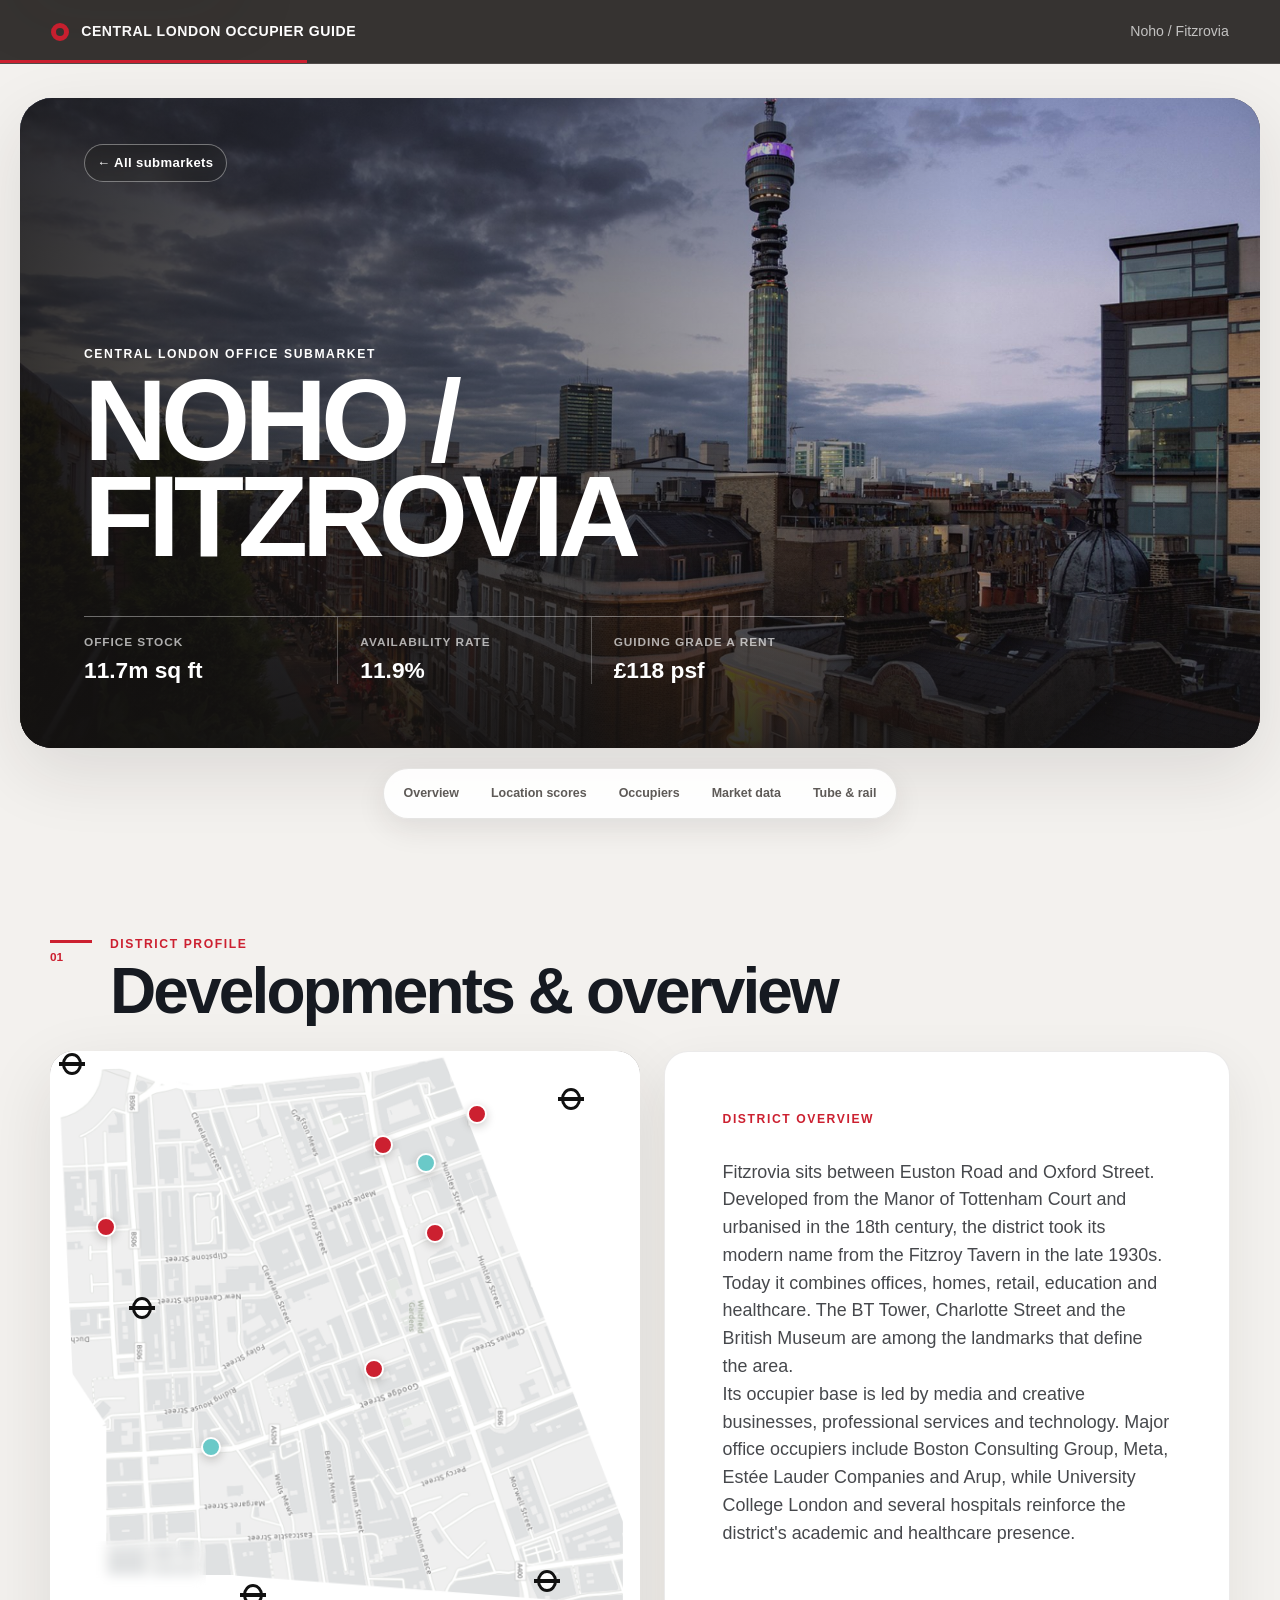
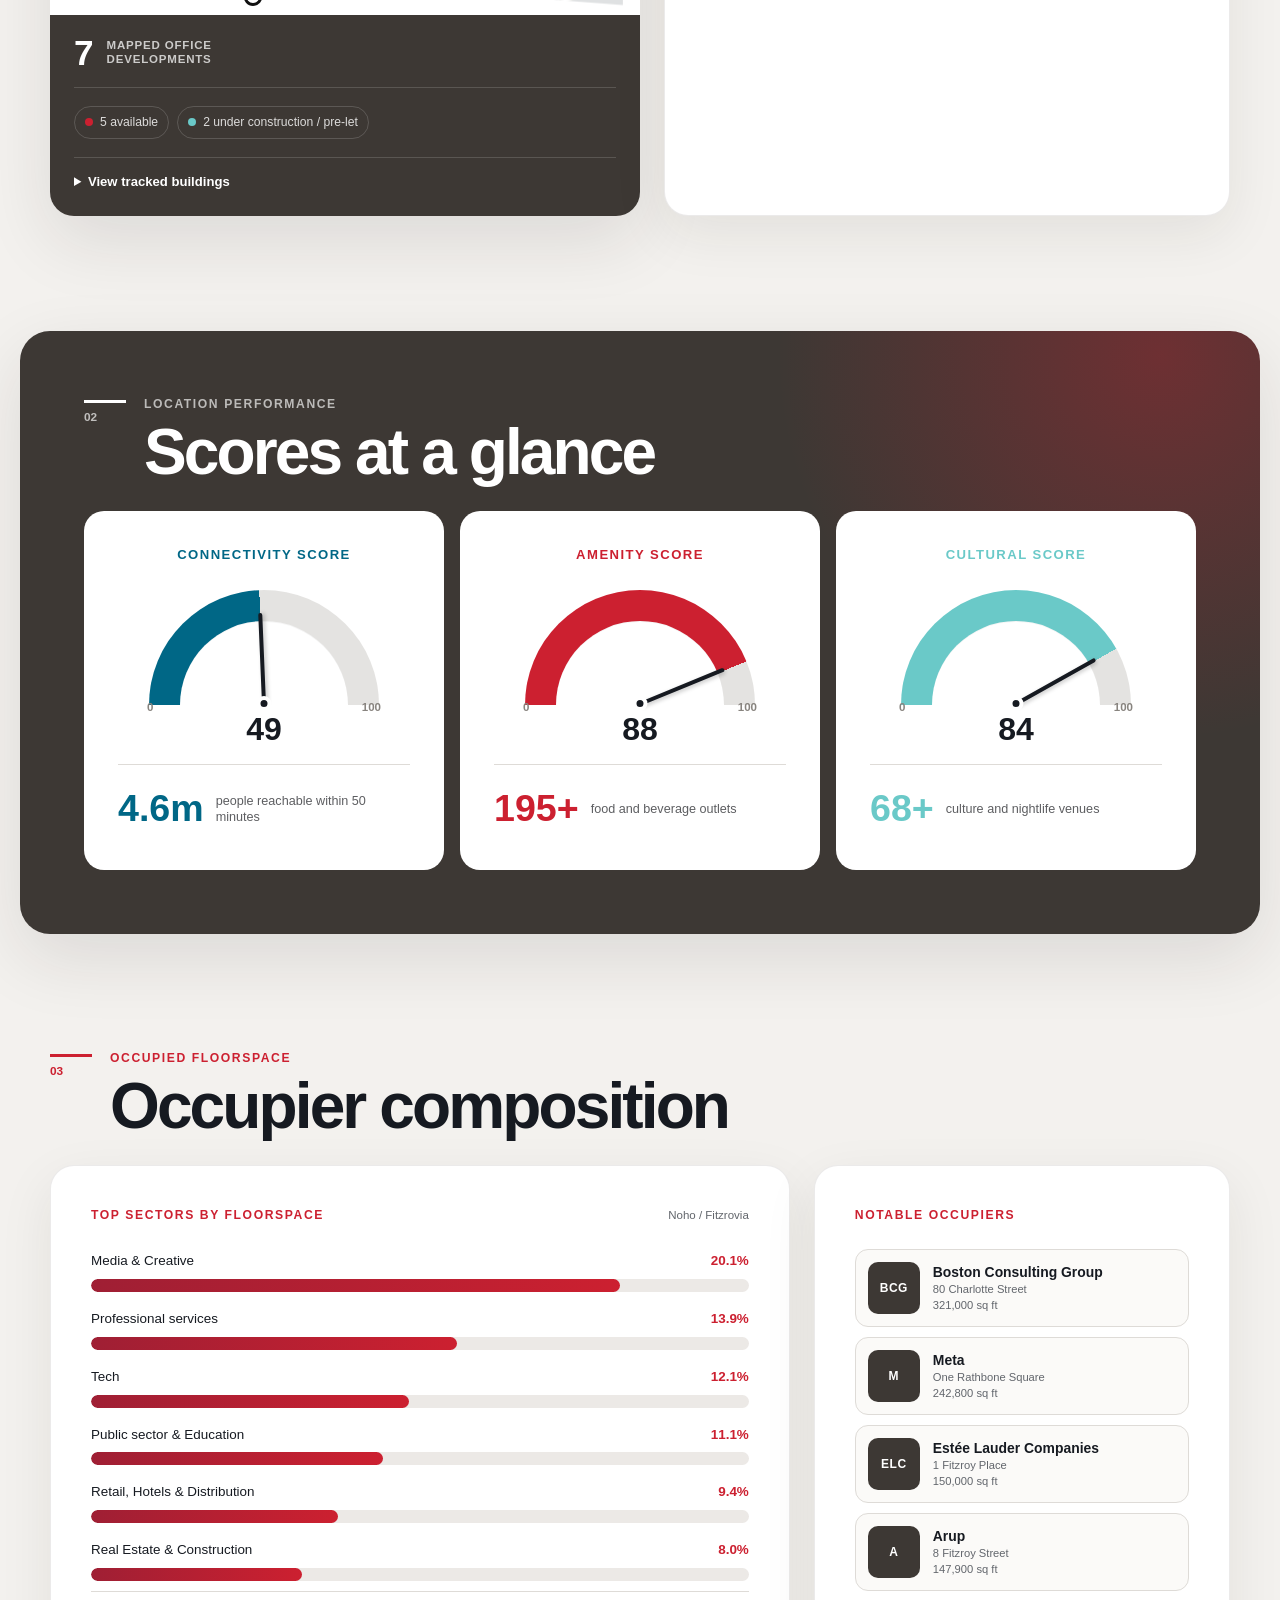
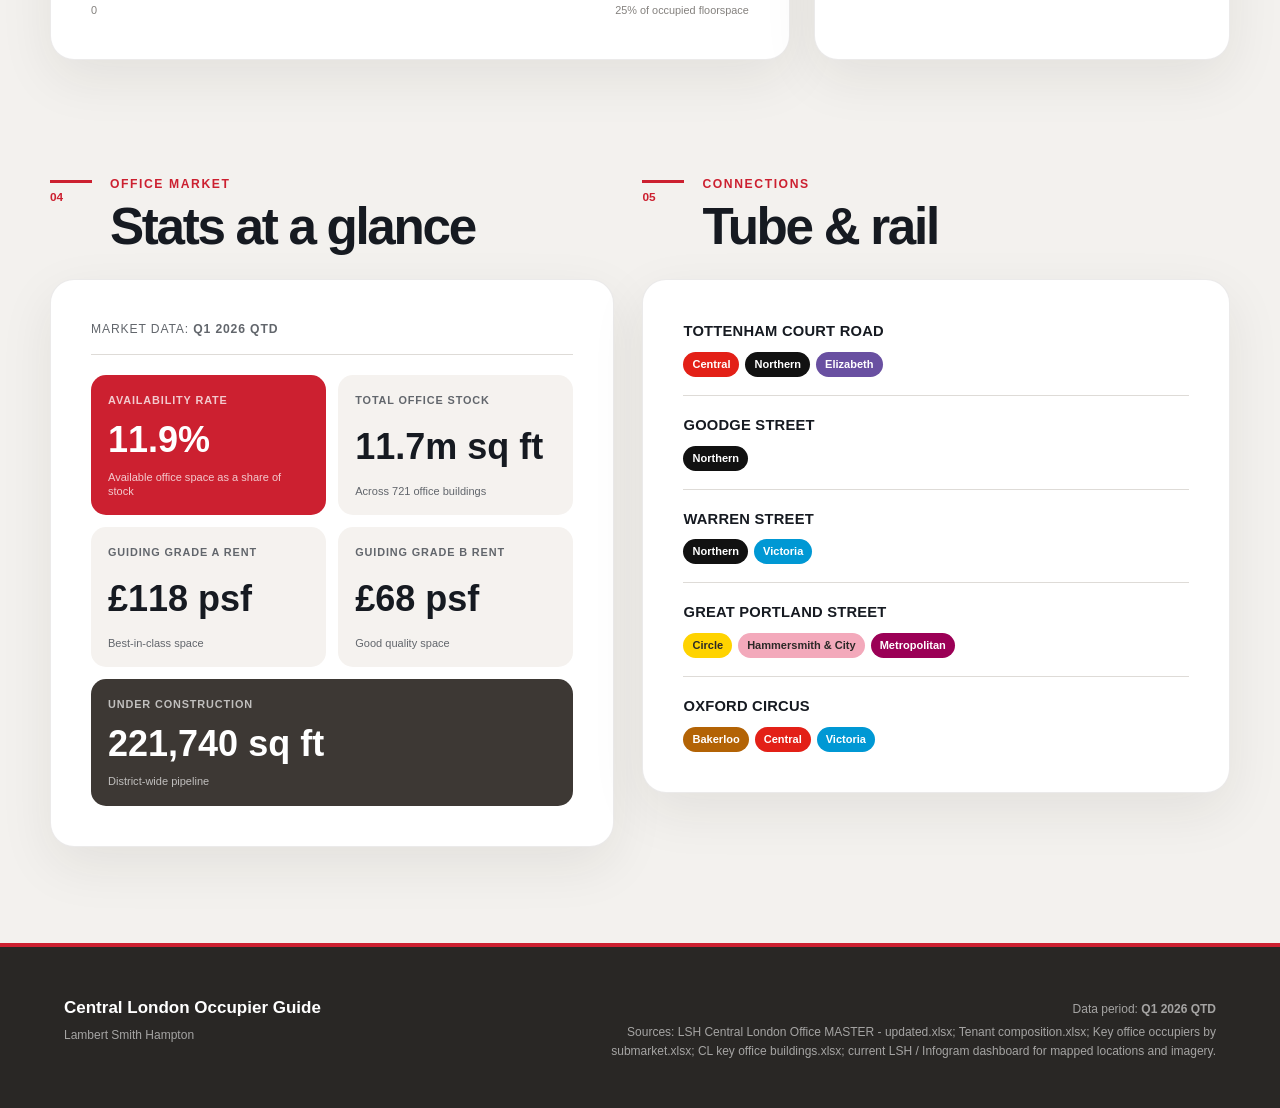
==== submarkets/noho-fitzrovia/index.html @ 131bec7a "Add Noho and Fitzrovia dashboard page" ====
<!doctype html>
<html lang="en">
  <head>
    <meta charset="utf-8" />
    <meta name="viewport" content="width=device-width, initial-scale=1" />
    <meta name="description" content="Noho and Fitzrovia office market dashboard for Lambert Smith Hampton's Central London Occupier Guide." />
    <meta name="theme-color" content="#3d3834" />
    <meta property="og:title" content="Noho / Fitzrovia | Central London Occupier Guide" />
    <meta property="og:description" content="Office market, occupier, amenity and transport data for Noho and Fitzrovia." />
    <meta property="og:type" content="website" />
    <meta property="og:image" content="https://charliecoughlin1.github.io/Central-London-Occupier-Guide/assets/images/og-noho-fitzrovia.png" />
    <meta name="twitter:card" content="summary_large_image" />
    <title>Noho / Fitzrovia | Central London Occupier Guide</title>
    <link rel="stylesheet" href="https://fonts.cdnfonts.com/css/din-pro" />
    <link rel="stylesheet" href="../../assets/css/dashboard.css" />
    <script type="module" src="../../assets/js/dashboard.js"></script>
  </head>
  <body>
    <a class="skip-link" href="#main-content">Skip to dashboard content</a>

    <header class="dashboard-header">
      <a class="guide-link" href="../../" aria-label="Back to all Central London submarkets">
        <span class="guide-mark" aria-hidden="true"></span>
        <span>Central London Occupier Guide</span>
      </a>
      <span class="header-context" data-title>Noho / Fitzrovia</span>
    </header>

    <main id="main-content" aria-busy="true">
      <section class="hero" aria-labelledby="page-title">
        <img class="hero-image" data-hero-image src="../../assets/images/noho-fitzrovia-hero.png" alt="Fitzrovia skyline with the BT Tower" />
        <div class="hero-shade" aria-hidden="true"></div>
        <div class="hero-content">
          <a class="hero-back" href="../../">← All submarkets</a>
          <p class="eyebrow">Central London office submarket</p>
          <h1 id="page-title" data-title>Noho / Fitzrovia</h1>
          <div class="hero-facts" id="hero-facts" aria-label="Headline market facts"></div>
        </div>
      </section>

      <nav class="section-nav" aria-label="Dashboard sections">
        <a href="#overview">Overview</a>
        <a href="#scores">Location scores</a>
        <a href="#occupiers">Occupiers</a>
        <a href="#market">Market data</a>
        <a href="#transport">Tube & rail</a>
      </nav>

      <section class="page-section" id="overview" aria-labelledby="overview-title">
        <div class="section-heading">
          <p class="section-index">01</p>
          <div>
            <p class="eyebrow">District profile</p>
            <h2 id="overview-title">Developments & overview</h2>
          </div>
        </div>

        <div class="overview-grid">
          <article class="development-card">
            <div class="development-map" id="interactive-map" aria-label="Interactive map of key office developments and stations in Noho and Fitzrovia">
              <img data-map-image src="../../assets/images/noho-fitzrovia-map.png" alt="" aria-hidden="true" />
              <div class="map-markers" id="map-markers"></div>
              <div class="map-popup" id="map-popup" role="dialog" aria-modal="false" aria-live="polite" hidden></div>
              <div class="map-legend" aria-label="Development status legend">
                <span><i class="legend-dot legend-construction"></i>Under construction</span>
                <span><i class="legend-dot legend-available"></i>Available</span>
              </div>
            </div>
            <div class="development-footer">
              <div class="development-summary" aria-label="Mapped office developments">
                <strong id="development-count">7</strong>
                <span>mapped office developments</span>
              </div>
              <div class="status-row" id="development-status"></div>
              <details>
                <summary>View tracked buildings</summary>
                <ul class="building-list" id="building-list"></ul>
              </details>
            </div>
          </article>

          <article class="overview-copy card">
            <p class="panel-label">District overview</p>
            <div id="overview-copy"></div>
          </article>
        </div>
      </section>

      <section class="page-section score-section" id="scores" aria-labelledby="scores-title">
        <div class="section-heading light-heading">
          <p class="section-index">02</p>
          <div>
            <p class="eyebrow">Location performance</p>
            <h2 id="scores-title">Scores at a glance</h2>
          </div>
        </div>
        <div class="score-grid" id="score-grid"></div>
      </section>

      <section class="page-section" id="occupiers" aria-labelledby="occupiers-title">
        <div class="section-heading">
          <p class="section-index">03</p>
          <div>
            <p class="eyebrow">Occupied floorspace</p>
            <h2 id="occupiers-title">Occupier composition</h2>
          </div>
        </div>

        <div class="occupier-grid">
          <article class="composition-card card">
            <div class="panel-heading-row">
              <p class="panel-label">Top sectors by floorspace</p>
              <span>Noho / Fitzrovia</span>
            </div>
            <div class="sector-bars" id="sector-bars"></div>
          </article>

          <article class="notable-card card">
            <p class="panel-label">Notable occupiers</p>
            <div class="occupier-list" id="occupier-list"></div>
          </article>
        </div>
      </section>

      <div class="market-transport-grid">
        <section class="page-section compact-section" id="market" aria-labelledby="market-title">
          <div class="section-heading compact-heading">
            <p class="section-index">04</p>
            <div>
              <p class="eyebrow">Office market</p>
              <h2 id="market-title">Stats at a glance</h2>
            </div>
          </div>
          <article class="card market-card">
            <div class="market-period">Market data: <strong data-period>Q1 2026 QTD</strong></div>
            <div class="market-stats" id="market-stats"></div>
          </article>
        </section>

        <section class="page-section compact-section" id="transport" aria-labelledby="transport-title">
          <div class="section-heading compact-heading">
            <p class="section-index">05</p>
            <div>
              <p class="eyebrow">Connections</p>
              <h2 id="transport-title">Tube & rail</h2>
            </div>
          </div>
          <article class="card transport-card">
            <div class="station-list" id="station-list"></div>
          </article>
        </section>
      </div>

      <noscript>
        <p class="data-error">This dashboard needs JavaScript enabled to load its market data.</p>
      </noscript>
      <p class="data-error" id="data-error" hidden>Dashboard data could not be loaded. Please return to the submarket map and try again.</p>
    </main>

    <footer class="dashboard-footer">
      <div>
        <a href="../../">Central London Occupier Guide</a>
        <p>Lambert Smith Hampton</p>
      </div>
      <div class="source-note">
        <p>Data period: <strong data-period>Q1 2026 QTD</strong></p>
        <p id="source-note">Source: LSH market and occupier datasets.</p>
      </div>
    </footer>
  </body>
</html>
---- assets/css/dashboard.css ----
:root {
  --brand: #cc2030;
  --brand-dark: #9f1f34;
  --graphite: #3d3834;
  --graphite-deep: #292725;
  --ink: #161a21;
  --muted: #62666c;
  --paper: #f3f1ee;
  --surface: #ffffff;
  --line: #dedbd7;
  --blue: #006786;
  --cyan: #6ac9c8;
  --shadow: 0 24px 70px rgba(34, 30, 27, 0.11);
  --radius: 24px;
}

* {
  box-sizing: border-box;
}

html {
  scroll-behavior: smooth;
  scroll-padding-top: 94px;
}

body {
  margin: 0;
  background: var(--paper);
  color: var(--ink);
  font-family: "DIN Pro", "DINPro", Arial, sans-serif;
  font-size: 17px;
  line-height: 1.55;
  text-rendering: optimizeLegibility;
}

a {
  color: inherit;
}

img {
  display: block;
  max-width: 100%;
}

.skip-link {
  position: fixed;
  left: 16px;
  top: 12px;
  z-index: 100;
  padding: 10px 14px;
  border-radius: 8px;
  background: #fff;
  color: var(--ink);
  box-shadow: var(--shadow);
  transform: translateY(-160%);
  transition: transform 160ms ease;
}

.skip-link:focus {
  transform: translateY(0);
}

.dashboard-header {
  position: sticky;
  top: 0;
  z-index: 30;
  min-height: 64px;
  display: flex;
  align-items: center;
  justify-content: space-between;
  gap: 24px;
  padding: 0 clamp(18px, 4vw, 56px);
  border-bottom: 1px solid rgba(255, 255, 255, 0.12);
  background: rgba(46, 43, 41, 0.96);
  color: #fff;
  backdrop-filter: blur(12px);
}

.dashboard-header::after {
  content: "";
  position: absolute;
  inset: auto 0 0;
  height: 3px;
  background: linear-gradient(90deg, var(--brand) 0 24%, transparent 24%);
}

.guide-link {
  display: inline-flex;
  align-items: center;
  gap: 12px;
  font-size: 0.88rem;
  font-weight: 700;
  letter-spacing: 0.04em;
  text-decoration: none;
  text-transform: uppercase;
}

.guide-mark {
  width: 18px;
  height: 18px;
  border: 5px solid var(--brand);
  border-radius: 50%;
}

.header-context {
  color: rgba(255, 255, 255, 0.7);
  font-size: 0.88rem;
}

main {
  padding: clamp(18px, 3vw, 34px) 0 96px;
}

.hero {
  position: relative;
  min-height: clamp(430px, 56vw, 650px);
  max-width: 1240px;
  margin: 0 auto;
  overflow: hidden;
  border-radius: 32px;
  background: var(--graphite);
  box-shadow: var(--shadow);
  isolation: isolate;
}

.hero-image,
.hero-shade {
  position: absolute;
  inset: 0;
  width: 100%;
  height: 100%;
}

.hero-image {
  object-fit: cover;
  object-position: 50% 48%;
}

.hero-shade {
  background:
    linear-gradient(90deg, rgba(20, 18, 17, 0.86) 0%, rgba(20, 18, 17, 0.46) 48%, rgba(20, 18, 17, 0.08) 76%),
    linear-gradient(0deg, rgba(20, 18, 17, 0.84) 0%, transparent 52%);
}

.hero-content {
  position: relative;
  z-index: 2;
  min-height: inherit;
  display: flex;
  flex-direction: column;
  align-items: flex-start;
  justify-content: flex-end;
  padding: clamp(28px, 5vw, 72px);
  color: #fff;
}

.hero-back {
  position: absolute;
  top: clamp(24px, 4vw, 46px);
  display: inline-flex;
  align-items: center;
  gap: 8px;
  padding: 8px 12px;
  border: 1px solid rgba(255, 255, 255, 0.38);
  border-radius: 999px;
  background: rgba(30, 28, 26, 0.32);
  font-size: 0.82rem;
  font-weight: 700;
  letter-spacing: 0.03em;
  text-decoration: none;
  backdrop-filter: blur(8px);
}

.hero-back:hover,
.hero-back:focus-visible {
  background: #fff;
  color: var(--ink);
}

.eyebrow,
.panel-label {
  margin: 0 0 8px;
  color: var(--brand);
  font-size: 0.76rem;
  font-weight: 700;
  letter-spacing: 0.13em;
  text-transform: uppercase;
}

.hero .eyebrow {
  color: #fff;
}

.hero h1 {
  max-width: 920px;
  margin: 0;
  font-size: clamp(3.4rem, 9vw, 7.8rem);
  line-height: 0.84;
  letter-spacing: -0.055em;
  text-transform: uppercase;
}

.hero-facts {
  display: grid;
  grid-template-columns: repeat(3, minmax(0, 1fr));
  width: min(760px, 100%);
  margin-top: clamp(30px, 4vw, 52px);
  border-top: 1px solid rgba(255, 255, 255, 0.38);
}

.hero-fact {
  padding: 16px 18px 0 0;
}

.hero-fact + .hero-fact {
  padding-left: 22px;
  border-left: 1px solid rgba(255, 255, 255, 0.26);
}

.hero-fact-label,
.hero-fact-value {
  display: block;
}

.hero-fact-label {
  color: rgba(255, 255, 255, 0.66);
  font-size: 0.74rem;
  font-weight: 700;
  letter-spacing: 0.08em;
  text-transform: uppercase;
}

.hero-fact-value {
  margin-top: 5px;
  font-size: clamp(1.1rem, 2vw, 1.42rem);
  line-height: 1.2;
}

.section-nav {
  position: sticky;
  top: 64px;
  z-index: 20;
  display: flex;
  justify-content: center;
  gap: 6px;
  max-width: max-content;
  margin: 20px auto 0;
  padding: 7px;
  overflow-x: auto;
  scrollbar-width: none;
  -ms-overflow-style: none;
  border: 1px solid rgba(61, 56, 52, 0.13);
  border-radius: 999px;
  background: rgba(255, 255, 255, 0.92);
  box-shadow: 0 10px 30px rgba(40, 35, 31, 0.09);
  backdrop-filter: blur(12px);
}

.section-nav::-webkit-scrollbar {
  display: none;
}

.section-nav a {
  flex: 0 0 auto;
  padding: 8px 13px;
  border-radius: 999px;
  color: #5e5a57;
  font-size: 0.78rem;
  font-weight: 700;
  text-decoration: none;
  white-space: nowrap;
}

.section-nav a:hover,
.section-nav a:focus-visible {
  background: var(--graphite);
  color: #fff;
}

.page-section,
.market-transport-grid {
  width: min(1180px, calc(100% - 36px));
  margin: clamp(74px, 9vw, 120px) auto 0;
}

.section-heading {
  display: flex;
  align-items: flex-start;
  gap: 18px;
  margin-bottom: 28px;
}

.section-index {
  min-width: 42px;
  margin: 5px 0 0;
  padding-top: 5px;
  border-top: 3px solid var(--brand);
  color: var(--brand);
  font-size: 0.74rem;
  font-weight: 700;
}

.section-heading h2 {
  margin: 0;
  font-size: clamp(2.1rem, 5vw, 4rem);
  line-height: 0.96;
  letter-spacing: -0.045em;
}

.card {
  border: 1px solid rgba(61, 56, 52, 0.1);
  border-radius: var(--radius);
  background: var(--surface);
  box-shadow: 0 18px 54px rgba(37, 33, 30, 0.08);
}

.overview-grid {
  display: grid;
  grid-template-columns: minmax(0, 1.02fr) minmax(0, 0.98fr);
  gap: 24px;
}

.development-card {
  overflow: hidden;
  border-radius: var(--radius);
  background: var(--graphite);
  color: #fff;
  box-shadow: var(--shadow);
}

.development-map {
  position: relative;
  aspect-ratio: 618 / 591;
  overflow: hidden;
  background: #fff;
  isolation: isolate;
}

.development-map > img {
  position: absolute;
  inset: 0;
  width: 100%;
  height: 100%;
  object-fit: contain;
}

.map-markers {
  position: absolute;
  inset: 0;
  z-index: 2;
}

.map-marker {
  position: absolute;
  width: 20px;
  height: 20px;
  margin: 0;
  padding: 0;
  border: 2px solid #fff;
  border-radius: 50%;
  background: var(--brand);
  box-shadow: 0 3px 10px rgba(31, 28, 25, 0.22);
  cursor: pointer;
  transform: translate(-50%, -50%);
  transition: transform 160ms ease, box-shadow 160ms ease;
}

.map-marker:hover,
.map-marker:focus-visible,
.map-marker.is-active {
  z-index: 4;
  outline: 0;
  box-shadow: 0 0 0 4px rgba(255, 255, 255, 0.9), 0 5px 16px rgba(31, 28, 25, 0.3);
  transform: translate(-50%, -50%) scale(1.18);
}

.map-marker-construction {
  background: var(--cyan);
}

.map-marker-station {
  width: 30px;
  height: 26px;
  border: 0;
  border-radius: 0;
  background: transparent;
  box-shadow: none;
}

.map-marker-station:hover,
.map-marker-station:focus-visible,
.map-marker-station.is-active {
  box-shadow: none;
}

.station-roundel,
.station-roundel::after {
  position: absolute;
  display: block;
}

.station-roundel {
  inset: 2px 5px;
  border: 3px solid #111;
  border-radius: 50%;
  background: rgba(255, 255, 255, 0.92);
}

.station-roundel::after {
  content: "";
  top: 50%;
  left: -6px;
  width: calc(100% + 12px);
  height: 4px;
  background: #111;
  transform: translateY(-50%);
}

.map-legend {
  position: absolute;
  left: 22px;
  bottom: 22px;
  z-index: 3;
  display: grid;
  gap: 5px;
  padding: 9px 11px;
  border: 1px solid rgba(61, 56, 52, 0.1);
  border-radius: 10px;
  background: rgba(255, 255, 255, 0.92);
  color: #4d4a47;
  font-size: 0.68rem;
  line-height: 1.2;
  box-shadow: 0 8px 22px rgba(44, 40, 37, 0.1);
  backdrop-filter: blur(6px);
}

.map-legend span {
  display: flex;
  align-items: center;
  gap: 7px;
}

.legend-dot {
  width: 12px;
  height: 12px;
  border-radius: 50%;
  background: var(--brand);
}

.legend-construction {
  background: var(--cyan);
}

.map-popup {
  position: absolute;
  z-index: 10;
  width: min(370px, calc(100% - 24px));
  min-height: 104px;
  display: grid;
  grid-template-columns: minmax(0, 1fr) 132px;
  align-items: stretch;
  overflow: hidden;
  border: 1px solid rgba(255, 255, 255, 0.2);
  border-radius: 10px;
  background: #4b4b4b;
  color: #fff;
  box-shadow: 0 18px 42px rgba(31, 28, 25, 0.34);
}

.map-popup[hidden] {
  display: none;
}

.map-popup-station {
  grid-template-columns: 1fr;
  width: min(340px, calc(100% - 24px));
  min-height: 86px;
}

.map-popup-copy {
  align-self: center;
  padding: 18px 18px 16px;
}

.map-popup h3 {
  max-width: calc(100% - 20px);
  margin: 0 0 7px;
  font-size: 0.92rem;
  line-height: 1.1;
  letter-spacing: 0.015em;
  text-transform: uppercase;
}

.map-popup p {
  margin: 2px 0 0;
  font-size: 0.7rem;
  line-height: 1.25;
  text-transform: uppercase;
}

.map-popup-image {
  width: 132px;
  height: 100%;
  min-height: 104px;
  object-fit: cover;
}

.map-popup-close {
  position: absolute;
  top: 6px;
  right: 6px;
  width: 26px;
  height: 26px;
  display: grid;
  place-items: center;
  padding: 0 0 2px;
  border: 0;
  border-radius: 50%;
  background: rgba(27, 25, 24, 0.74);
  color: #fff;
  font: inherit;
  font-size: 1.15rem;
  line-height: 1;
  cursor: pointer;
}

.map-popup-close:focus-visible {
  outline: 2px solid #fff;
  outline-offset: 2px;
}

.map-popup-lines {
  display: flex;
  flex-wrap: wrap;
  gap: 6px;
}

.development-summary {
  display: flex;
  align-items: center;
  gap: 13px;
  margin-bottom: 18px;
  padding-bottom: 17px;
  border-bottom: 1px solid rgba(255, 255, 255, 0.15);
}

.development-summary strong {
  color: #fff;
  font-size: 2.2rem;
  line-height: 1;
}

.development-summary span {
  max-width: 150px;
  color: rgba(255, 255, 255, 0.74);
  font-size: 0.72rem;
  font-weight: 700;
  letter-spacing: 0.07em;
  line-height: 1.25;
  text-transform: uppercase;
}

.development-footer {
  padding: 20px 24px 24px;
}

.status-row {
  display: flex;
  flex-wrap: wrap;
  gap: 8px;
}

.status-chip {
  display: inline-flex;
  align-items: center;
  gap: 7px;
  padding: 6px 10px;
  border: 1px solid rgba(255, 255, 255, 0.16);
  border-radius: 999px;
  color: rgba(255, 255, 255, 0.82);
  font-size: 0.76rem;
}

.status-dot {
  width: 8px;
  height: 8px;
  border-radius: 50%;
  background: var(--brand);
}

.status-construction .status-dot {
  background: var(--cyan);
}

details {
  margin-top: 18px;
  border-top: 1px solid rgba(255, 255, 255, 0.15);
  padding-top: 14px;
}

summary {
  cursor: pointer;
  color: #fff;
  font-size: 0.82rem;
  font-weight: 700;
}

.building-list {
  display: grid;
  grid-template-columns: repeat(2, minmax(0, 1fr));
  gap: 9px 18px;
  margin: 16px 0 0;
  padding: 0;
  list-style: none;
}

.building-list li {
  padding-top: 9px;
  border-top: 1px solid rgba(255, 255, 255, 0.1);
}

.building-list strong,
.building-list span {
  display: block;
}

.building-list strong {
  font-size: 0.8rem;
}

.building-list span {
  margin-top: 2px;
  color: rgba(255, 255, 255, 0.56);
  font-size: 0.7rem;
}

.overview-copy {
  padding: clamp(30px, 5vw, 58px);
}

.overview-copy .panel-label {
  margin-bottom: 30px;
}

.overview-copy p:not(.panel-label) {
  margin: 0;
  color: #46484c;
  font-size: clamp(1rem, 1.4vw, 1.12rem);
}

.overview-copy p + p {
  margin-top: 22px;
}

.score-section {
  width: min(1240px, calc(100% - 36px));
  padding: clamp(34px, 5vw, 64px);
  border-radius: 30px;
  background:
    radial-gradient(circle at 92% 4%, rgba(204, 32, 48, 0.34), transparent 30%),
    var(--graphite);
  color: #fff;
  box-shadow: var(--shadow);
}

.light-heading .section-index {
  border-top-color: #fff;
  color: rgba(255, 255, 255, 0.68);
}

.light-heading .eyebrow {
  color: rgba(255, 255, 255, 0.66);
}

.score-grid {
  display: grid;
  grid-template-columns: repeat(3, minmax(0, 1fr));
  gap: 16px;
}

.score-card {
  --score-color: var(--brand);
  padding: clamp(23px, 3vw, 34px);
  border-radius: 20px;
  background: #fff;
  color: var(--ink);
}

.score-connectivity {
  --score-color: var(--blue);
}

.score-amenity {
  --score-color: var(--brand);
}

.score-culture {
  --score-color: var(--cyan);
}

.score-card h3 {
  margin: 0;
  color: var(--score-color);
  font-size: 0.82rem;
  letter-spacing: 0.11em;
  text-align: center;
  text-transform: uppercase;
}

.score-gauge {
  position: relative;
  height: 178px;
  max-width: 250px;
  margin: 20px auto 0;
}

.gauge-arc {
  position: absolute;
  top: 4px;
  left: 50%;
  width: 230px;
  height: 116px;
  overflow: hidden;
  transform: translateX(-50%);
}

.gauge-arc::before,
.gauge-arc::after {
  content: "";
  position: absolute;
  left: 50%;
  border-radius: 50%;
  transform: translateX(-50%);
}

.gauge-arc::before {
  top: 0;
  width: 230px;
  height: 230px;
  background: conic-gradient(
    from 270deg,
    var(--score-color) 0deg calc(var(--score) * 1.8deg),
    #e4e3e1 calc(var(--score) * 1.8deg) 180deg,
    transparent 180deg 360deg
  );
}

.gauge-arc::after {
  top: 31px;
  width: 168px;
  height: 168px;
  background: #fff;
  box-shadow: inset 0 1px 0 rgba(0, 0, 0, 0.04);
}

.gauge-needle {
  position: absolute;
  left: 50%;
  top: 116px;
  z-index: 3;
  width: 91px;
  height: 4px;
  border-radius: 99px;
  background: var(--ink);
  box-shadow: 0 2px 4px rgba(0, 0, 0, 0.23);
  transform: rotate(calc(-180deg + var(--score) * 1.8deg));
  transform-origin: 0 50%;
}

.gauge-hub {
  position: absolute;
  left: 50%;
  top: 110px;
  z-index: 4;
  width: 15px;
  height: 15px;
  border: 4px solid #fff;
  border-radius: 50%;
  background: var(--ink);
  transform: translateX(-50%);
}

.gauge-number {
  position: absolute;
  left: 50%;
  top: 127px;
  color: var(--ink);
  font-size: 2rem;
  line-height: 1;
  transform: translateX(-50%);
}

.gauge-scale {
  position: absolute;
  top: 113px;
  left: 8px;
  right: 8px;
  display: flex;
  justify-content: space-between;
  color: #88847f;
  font-size: 0.72rem;
  font-weight: 700;
}

.score-metric {
  display: grid;
  grid-template-columns: auto 1fr;
  align-items: center;
  gap: 12px;
  min-height: 72px;
  padding-top: 18px;
  border-top: 1px solid var(--line);
}

.score-metric strong {
  color: var(--score-color);
  font-size: clamp(1.65rem, 4vw, 2.35rem);
  line-height: 1;
}

.score-metric span {
  color: #5d5e61;
  font-size: 0.79rem;
  line-height: 1.32;
}

.occupier-grid {
  display: grid;
  grid-template-columns: minmax(0, 1.28fr) minmax(300px, 0.72fr);
  gap: 24px;
}

.composition-card,
.notable-card,
.market-card,
.transport-card {
  padding: clamp(25px, 4vw, 40px);
}

.panel-heading-row {
  display: flex;
  align-items: baseline;
  justify-content: space-between;
  gap: 16px;
  margin-bottom: 26px;
}

.panel-heading-row .panel-label {
  margin: 0;
}

.panel-heading-row > span {
  color: var(--muted);
  font-size: 0.72rem;
}

.sector-bars {
  display: grid;
  gap: 17px;
}

.sector-label {
  display: flex;
  justify-content: space-between;
  gap: 16px;
  margin-bottom: 7px;
  font-size: 0.84rem;
}

.sector-label strong {
  color: var(--brand);
}

.sector-track {
  height: 13px;
  overflow: hidden;
  border-radius: 999px;
  background: #ece9e6;
}

.sector-fill {
  display: block;
  height: 100%;
  border-radius: inherit;
  background: linear-gradient(90deg, var(--brand-dark), var(--brand));
}

.bar-scale {
  display: flex;
  justify-content: space-between;
  margin-top: -7px;
  padding-top: 10px;
  border-top: 1px solid var(--line);
  color: #84817e;
  font-size: 0.68rem;
}

.notable-card .panel-label {
  margin-bottom: 24px;
}

.occupier-list {
  display: grid;
  gap: 10px;
}

.occupier-item {
  display: grid;
  grid-template-columns: 52px 1fr;
  align-items: center;
  gap: 13px;
  padding: 12px;
  border: 1px solid var(--line);
  border-radius: 13px;
  background: #fbfaf8;
}

.occupier-mark {
  width: 52px;
  height: 52px;
  display: grid;
  place-items: center;
  border-radius: 10px;
  background: var(--graphite);
  color: #fff;
  font-size: 0.75rem;
  font-weight: 700;
  letter-spacing: 0.04em;
}

.occupier-copy strong,
.occupier-copy span,
.occupier-copy small {
  display: block;
}

.occupier-copy strong {
  font-size: 0.87rem;
  line-height: 1.2;
}

.occupier-copy span,
.occupier-copy small {
  margin-top: 2px;
  color: var(--muted);
  font-size: 0.7rem;
  line-height: 1.25;
}

.market-transport-grid {
  display: grid;
  grid-template-columns: minmax(0, 0.98fr) minmax(0, 1.02fr);
  gap: 28px;
}

.compact-section {
  width: auto;
  margin: 0;
}

.compact-heading h2 {
  font-size: clamp(2rem, 4vw, 3.35rem);
}

.market-period {
  margin-bottom: 20px;
  padding-bottom: 15px;
  border-bottom: 1px solid var(--line);
  color: var(--muted);
  font-size: 0.76rem;
  text-transform: uppercase;
  letter-spacing: 0.07em;
}

.market-stats {
  display: grid;
  grid-template-columns: repeat(2, minmax(0, 1fr));
  gap: 12px;
}

.market-stat {
  min-height: 140px;
  display: flex;
  flex-direction: column;
  justify-content: space-between;
  padding: 17px;
  border-radius: 15px;
  background: #f5f2ef;
}

.market-stat:first-child {
  background: var(--brand);
  color: #fff;
}

.market-stat:first-child .market-stat-label,
.market-stat:first-child small {
  color: rgba(255, 255, 255, 0.76);
}

.market-stat:last-child {
  grid-column: 1 / -1;
  min-height: 116px;
  background: var(--graphite);
  color: #fff;
}

.market-stat:last-child .market-stat-label,
.market-stat:last-child small {
  color: rgba(255, 255, 255, 0.68);
}

.market-stat-label {
  color: var(--muted);
  font-size: 0.68rem;
  font-weight: 700;
  letter-spacing: 0.08em;
  text-transform: uppercase;
}

.market-stat-value {
  margin-top: 13px;
  font-size: clamp(1.45rem, 3vw, 2.25rem);
  line-height: 1;
}

.market-stat small {
  margin-top: 12px;
  color: var(--muted);
  font-size: 0.69rem;
  line-height: 1.3;
}

.station-list {
  display: grid;
}

.station-item {
  padding: 18px 0;
  border-bottom: 1px solid var(--line);
}

.station-item:first-child {
  padding-top: 0;
}

.station-item:last-child {
  padding-bottom: 0;
  border-bottom: 0;
}

.station-item h3 {
  margin: 0 0 9px;
  font-size: 0.92rem;
  letter-spacing: 0.015em;
  text-transform: uppercase;
}

.line-list {
  display: flex;
  flex-wrap: wrap;
  gap: 6px;
}

.line-chip {
  display: inline-flex;
  align-items: center;
  min-height: 25px;
  padding: 4px 9px;
  border-radius: 999px;
  background: #777;
  color: #fff;
  font-size: 0.69rem;
  font-weight: 700;
  line-height: 1;
}

.line-central { background: #e32017; }
.line-northern { background: #111; }
.line-elizabeth { background: #6950a1; }
.line-victoria { background: #0098d4; }
.line-circle { background: #ffd300; color: #2b2927; }
.line-hammersmith-and-city { background: #f3a9bb; color: #2b2927; }
.line-metropolitan { background: #9b0056; }
.line-bakerloo { background: #b36305; }

.data-error {
  width: min(1180px, calc(100% - 36px));
  margin: 40px auto 0;
  padding: 18px;
  border: 1px solid #efc4c8;
  border-radius: 12px;
  background: #fff;
  color: #8f1f2b;
}

.dashboard-footer {
  display: flex;
  justify-content: space-between;
  gap: 40px;
  padding: 48px clamp(24px, 5vw, 72px);
  border-top: 4px solid var(--brand);
  background: var(--graphite-deep);
  color: #fff;
}

.dashboard-footer a {
  font-weight: 700;
  text-decoration: none;
}

.dashboard-footer p {
  margin: 5px 0 0;
  color: rgba(255, 255, 255, 0.58);
  font-size: 0.75rem;
}

.source-note {
  max-width: 620px;
  text-align: right;
}

:focus-visible {
  outline: 3px solid #fff;
  outline-offset: 3px;
  box-shadow: 0 0 0 6px var(--brand);
}

@media (max-width: 900px) {
  .overview-grid,
  .occupier-grid,
  .market-transport-grid {
    grid-template-columns: 1fr;
  }

  .score-grid {
    gap: 10px;
  }

  .score-card {
    padding-inline: 16px;
  }

  .market-transport-grid .compact-section + .compact-section {
    margin-top: 30px;
  }
}

@media (max-width: 680px) {
  html {
    scroll-padding-top: 80px;
  }

  body {
    font-size: 16px;
  }

  .dashboard-header {
    min-height: 56px;
    padding-inline: 16px;
  }

  .guide-link {
    font-size: 0.72rem;
  }

  .header-context {
    display: none;
  }

  main {
    padding-top: 12px;
  }

  .hero {
    min-height: 560px;
    width: calc(100% - 24px);
    border-radius: 22px;
  }

  .hero-image {
    object-position: 62% 50%;
  }

  .hero-shade {
    background:
      linear-gradient(90deg, rgba(20, 18, 17, 0.74), rgba(20, 18, 17, 0.18)),
      linear-gradient(0deg, rgba(20, 18, 17, 0.92) 0%, rgba(20, 18, 17, 0.2) 70%);
  }

  .hero-content {
    padding: 26px 22px;
  }

  .hero h1 {
    font-size: clamp(3.05rem, 16vw, 5rem);
    line-height: 0.9;
  }

  .hero-facts {
    grid-template-columns: 1fr;
    margin-top: 28px;
  }

  .hero-fact,
  .hero-fact + .hero-fact {
    display: grid;
    grid-template-columns: 1fr auto;
    gap: 15px;
    align-items: baseline;
    padding: 10px 0;
    border-left: 0;
    border-bottom: 1px solid rgba(255, 255, 255, 0.18);
  }

  .hero-fact-value {
    font-size: 1rem;
  }

  .section-nav {
    top: 56px;
    justify-content: flex-start;
    width: calc(100% - 24px);
    max-width: none;
    border-radius: 14px;
  }

  .page-section,
  .market-transport-grid,
  .score-section {
    width: calc(100% - 24px);
  }

  .section-heading {
    gap: 12px;
  }

  .section-index {
    min-width: 32px;
  }

  .section-heading h2 {
    font-size: 2.4rem;
  }

  .development-map {
    min-height: 0;
    padding: 0;
  }

  .map-legend {
    left: 10px;
    bottom: 10px;
    padding: 7px 8px;
    font-size: 0.58rem;
  }

  .map-popup {
    grid-template-columns: minmax(0, 1fr) 104px;
    min-height: 96px;
  }

  .map-popup-station {
    grid-template-columns: 1fr;
  }

  .map-popup-copy {
    padding: 14px 13px 13px;
  }

  .map-popup h3 {
    font-size: 0.78rem;
  }

  .map-popup p {
    font-size: 0.61rem;
  }

  .map-popup-image {
    width: 104px;
    min-height: 96px;
  }

  .building-list {
    grid-template-columns: 1fr;
  }

  .score-section {
    padding: 28px 16px;
  }

  .score-grid {
    grid-template-columns: 1fr;
  }

  .score-card {
    padding-inline: 24px;
  }

  .market-stats {
    grid-template-columns: 1fr;
  }

  .market-stat:last-child {
    grid-column: auto;
  }

  .dashboard-footer {
    flex-direction: column;
    gap: 24px;
  }

  .source-note {
    text-align: left;
  }
}

@media (prefers-reduced-motion: reduce) {
  html {
    scroll-behavior: auto;
  }

  *,
  *::before,
  *::after {
    transition-duration: 0.01ms !important;
  }
}

@media print {
  .dashboard-header,
  .section-nav,
  .hero-back {
    display: none;
  }

  body {
    background: #fff;
  }

  .hero,
  .card,
  .score-section,
  .development-card {
    box-shadow: none;
  }

  .page-section,
  .market-transport-grid {
    break-inside: avoid;
  }
}
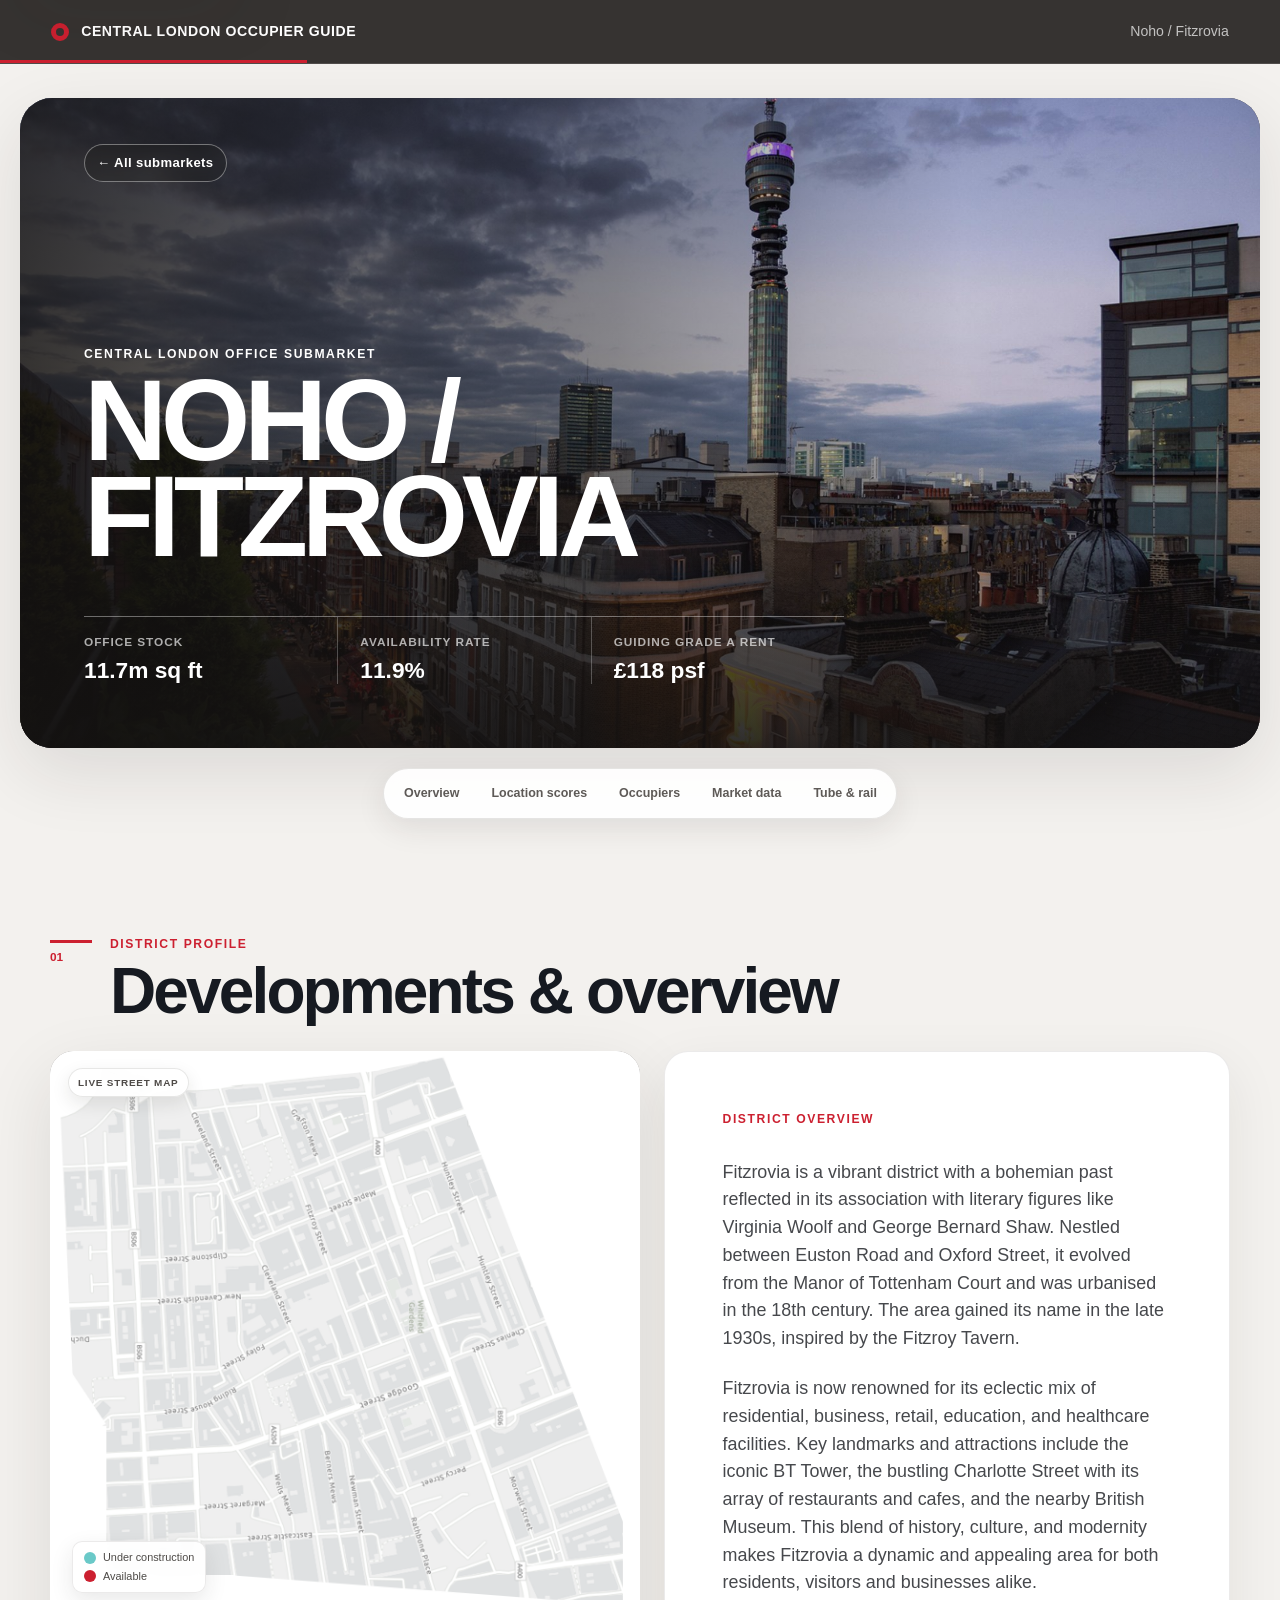
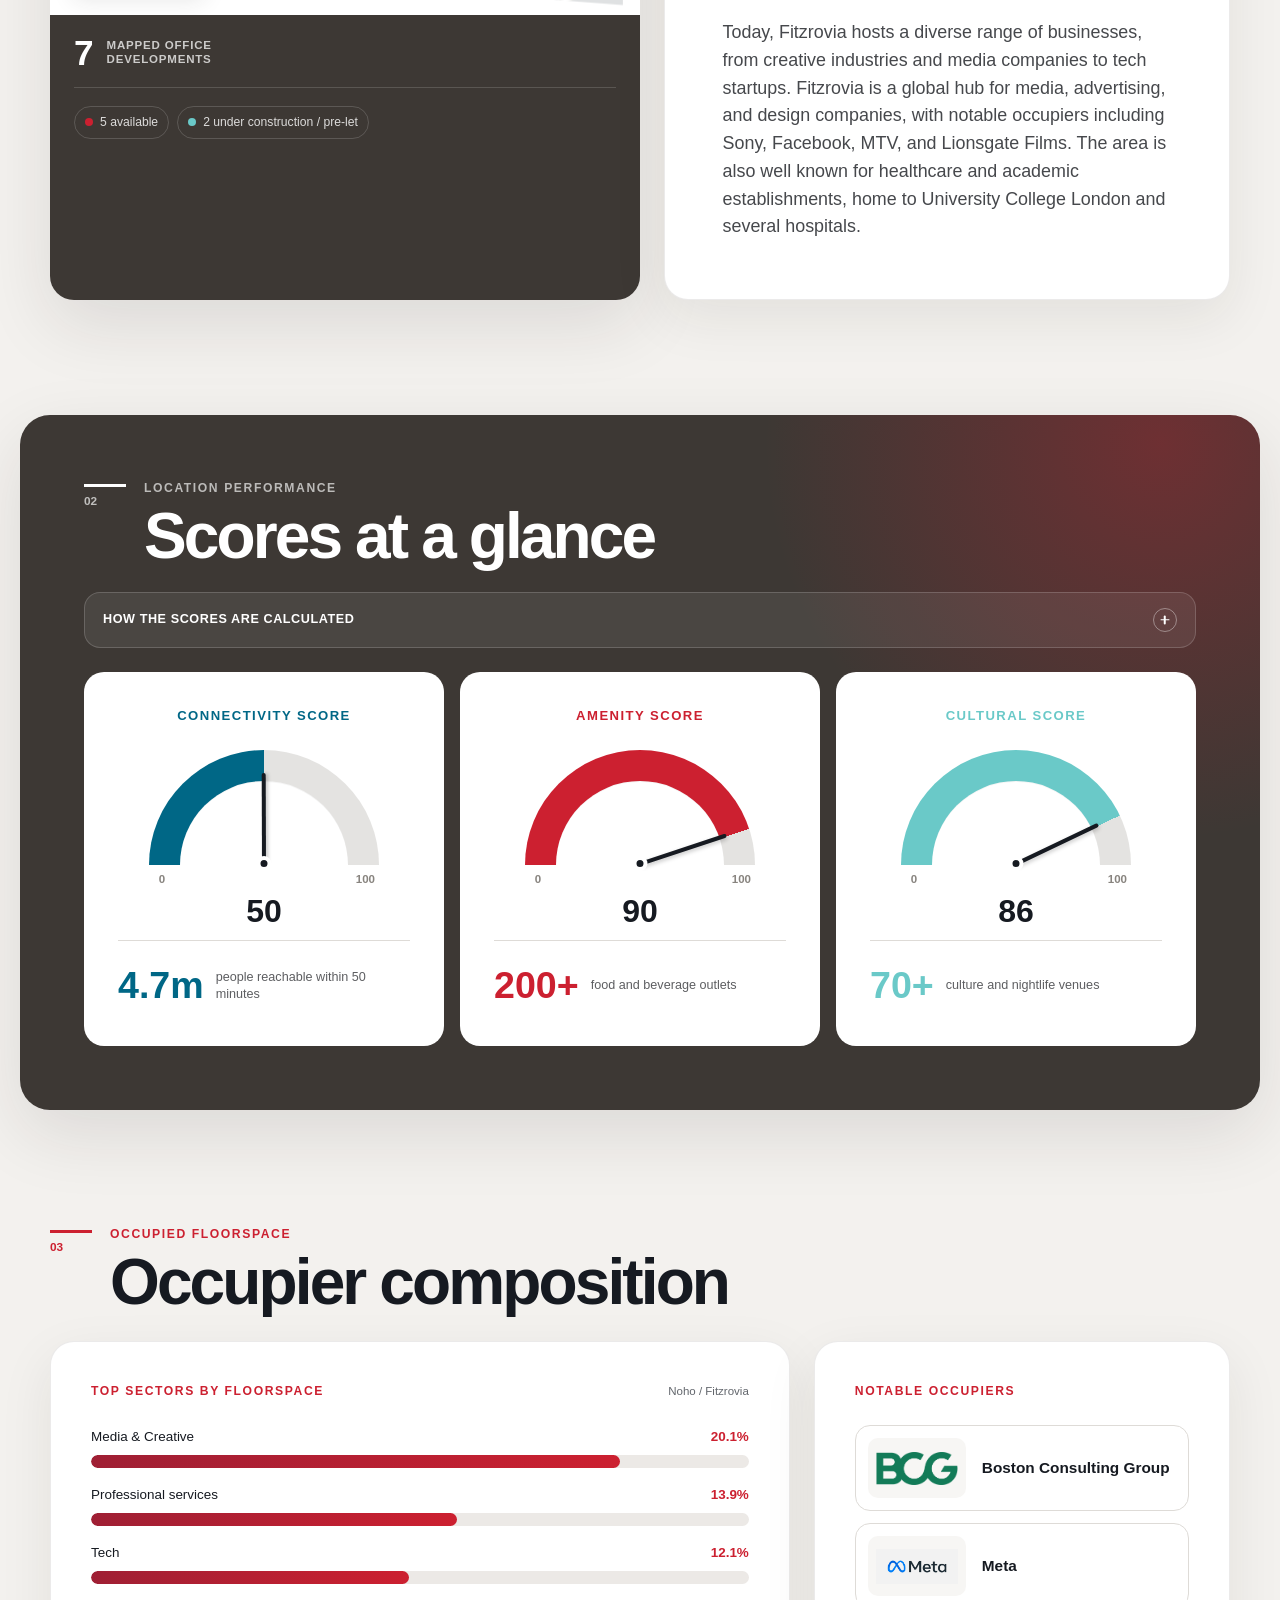
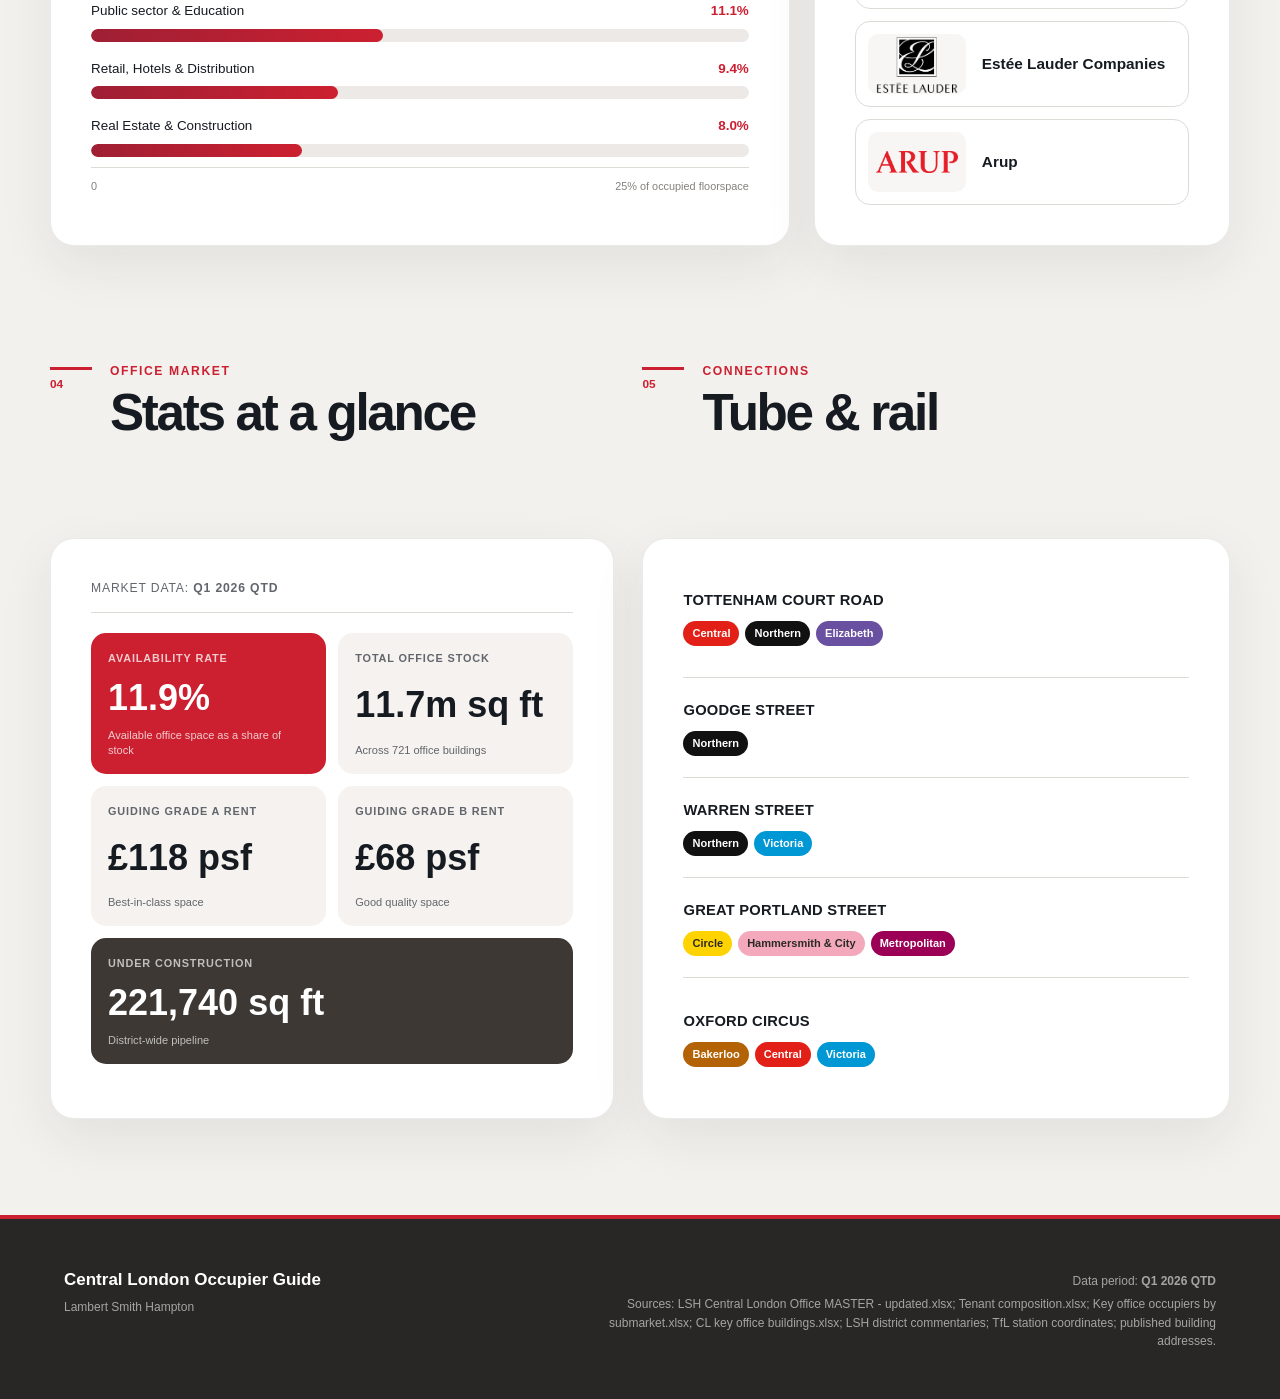
==== commit 238e6796: "Refine Noho map and dashboard details" ====
--- a/submarkets/noho-fitzrovia/index.html
+++ b/submarkets/noho-fitzrovia/index.html
@@ -12,7 +12,9 @@
     <meta name="twitter:card" content="summary_large_image" />
     <title>Noho / Fitzrovia | Central London Occupier Guide</title>
     <link rel="stylesheet" href="https://fonts.cdnfonts.com/css/din-pro" />
+    <link rel="stylesheet" href="../../vendor/maplibre-gl/maplibre-gl.css" />
     <link rel="stylesheet" href="../../assets/css/dashboard.css" />
+    <script src="../../vendor/maplibre-gl/maplibre-gl.js"></script>
     <script type="module" src="../../assets/js/dashboard.js"></script>
   </head>
   <body>
@@ -58,9 +60,9 @@
         <div class="overview-grid">
           <article class="development-card">
             <div class="development-map" id="interactive-map" aria-label="Interactive map of key office developments and stations in Noho and Fitzrovia">
-              <img data-map-image src="../../assets/images/noho-fitzrovia-map.png" alt="" aria-hidden="true" />
-              <div class="map-markers" id="map-markers"></div>
-              <div class="map-popup" id="map-popup" role="dialog" aria-modal="false" aria-live="polite" hidden></div>
+              <img class="map-fallback" data-map-image src="../../assets/images/noho-fitzrovia-map.png" alt="" aria-hidden="true" />
+              <div class="live-map" id="live-map" aria-hidden="true"></div>
+              <span class="map-mode">Live street map</span>
               <div class="map-legend" aria-label="Development status legend">
                 <span><i class="legend-dot legend-construction"></i>Under construction</span>
                 <span><i class="legend-dot legend-available"></i>Available</span>
@@ -72,10 +74,6 @@
                 <span>mapped office developments</span>
               </div>
               <div class="status-row" id="development-status"></div>
-              <details>
-                <summary>View tracked buildings</summary>
-                <ul class="building-list" id="building-list"></ul>
-              </details>
             </div>
           </article>
 
@@ -94,6 +92,43 @@
             <h2 id="scores-title">Scores at a glance</h2>
           </div>
         </div>
+        <details class="score-methodology">
+          <summary>
+            <span>How the scores are calculated</span>
+            <span class="methodology-toggle" aria-hidden="true"></span>
+          </summary>
+          <div class="methodology-grid">
+            <article>
+              <h3>Connectivity</h3>
+              <p>Measures public transport accessibility within the submarket:</p>
+              <ul>
+                <li>People reachable within 50 minutes' public transport travel time from the main station</li>
+                <li>Number of rail/Underground stations</li>
+                <li>Average PTAL score</li>
+              </ul>
+            </article>
+            <article>
+              <h3>Amenity</h3>
+              <p>Captures depth of everyday amenities:</p>
+              <ul>
+                <li>Total 4–5★ hotel rooms</li>
+                <li>Number of gyms</li>
+                <li>Total Food &amp; Beverage outlets</li>
+                <li>Total garden-square acreage</li>
+              </ul>
+            </article>
+            <article>
+              <h3>Culture</h3>
+              <p>Reflects cultural vibrancy:</p>
+              <ul>
+                <li>Number of major attractions</li>
+                <li>Number of theatres</li>
+                <li>Number of nightclubs</li>
+                <li>Number of pubs</li>
+              </ul>
+            </article>
+          </div>
+        </details>
         <div class="score-grid" id="score-grid"></div>
       </section>
 
--- a/vendor/maplibre-gl/maplibre-gl.css
+++ b/vendor/maplibre-gl/maplibre-gl.css
@@ -0,0 +1 @@
+.maplibregl-map{-webkit-tap-highlight-color:rgb(0 0 0/0);font:12px/20px Helvetica Neue,Arial,Helvetica,sans-serif;overflow:hidden;position:relative}.maplibregl-canvas{left:0;position:absolute;top:0}.maplibregl-map:fullscreen{height:100%;width:100%}.maplibregl-ctrl-group button.maplibregl-ctrl-compass{touch-action:none}.maplibregl-canvas-container.maplibregl-interactive,.maplibregl-ctrl-group button.maplibregl-ctrl-compass{cursor:grab;-moz-user-select:none;-webkit-user-select:none;-ms-user-select:none;user-select:none}.maplibregl-canvas-container.maplibregl-interactive.maplibregl-track-pointer{cursor:pointer}.maplibregl-canvas-container.maplibregl-interactive:active,.maplibregl-ctrl-group button.maplibregl-ctrl-compass:active{cursor:grabbing}.maplibregl-canvas-container.maplibregl-touch-zoom-rotate,.maplibregl-canvas-container.maplibregl-touch-zoom-rotate .maplibregl-canvas{touch-action:pan-x pan-y}.maplibregl-canvas-container.maplibregl-touch-drag-pan,.maplibregl-canvas-container.maplibregl-touch-drag-pan .maplibregl-canvas{touch-action:pinch-zoom}.maplibregl-canvas-container.maplibregl-touch-zoom-rotate.maplibregl-touch-drag-pan,.maplibregl-canvas-container.maplibregl-touch-zoom-rotate.maplibregl-touch-drag-pan .maplibregl-canvas{touch-action:none}.maplibregl-canvas-container.maplibregl-touch-drag-pan.maplibregl-cooperative-gestures,.maplibregl-canvas-container.maplibregl-touch-drag-pan.maplibregl-cooperative-gestures .maplibregl-canvas{touch-action:pan-x pan-y}.maplibregl-ctrl-bottom-left,.maplibregl-ctrl-bottom-right,.maplibregl-ctrl-top-left,.maplibregl-ctrl-top-right{pointer-events:none;position:absolute;z-index:2}.maplibregl-ctrl-top-left{left:0;top:0}.maplibregl-ctrl-top-right{right:0;top:0}.maplibregl-ctrl-bottom-left{bottom:0;left:0}.maplibregl-ctrl-bottom-right{bottom:0;right:0}.maplibregl-ctrl{clear:both;pointer-events:auto;transform:translate(0)}.maplibregl-ctrl-top-left .maplibregl-ctrl{float:left;margin:10px 0 0 10px}.maplibregl-ctrl-top-right .maplibregl-ctrl{float:right;margin:10px 10px 0 0}.maplibregl-ctrl-bottom-left .maplibregl-ctrl{float:left;margin:0 0 10px 10px}.maplibregl-ctrl-bottom-right .maplibregl-ctrl{float:right;margin:0 10px 10px 0}.maplibregl-ctrl-group{background:#fff;border-radius:4px}.maplibregl-ctrl-group:not(:empty){box-shadow:0 0 0 2px rgba(0,0,0,.1)}@media (-ms-high-contrast:active){.maplibregl-ctrl-group:not(:empty){box-shadow:0 0 0 2px ButtonText}}.maplibregl-ctrl-group button{background-color:transparent;border:0;box-sizing:border-box;cursor:pointer;display:block;height:29px;outline:none;padding:0;width:29px}.maplibregl-ctrl-group button+button{border-top:1px solid #ddd}.maplibregl-ctrl button .maplibregl-ctrl-icon{background-position:50%;background-repeat:no-repeat;display:block;height:100%;width:100%}@media (-ms-high-contrast:active){.maplibregl-ctrl-icon{background-color:transparent}.maplibregl-ctrl-group button+button{border-top:1px solid ButtonText}}.maplibregl-ctrl button::-moz-focus-inner{border:0;padding:0}.maplibregl-ctrl-attrib-button:focus,.maplibregl-ctrl-group button:focus{box-shadow:0 0 2px 2px #0096ff}.maplibregl-ctrl button:disabled{cursor:not-allowed}.maplibregl-ctrl button:disabled .maplibregl-ctrl-icon{opacity:.25}.maplibregl-ctrl button:not(:disabled):hover{background-color:rgb(0 0 0/5%)}.maplibregl-ctrl-group button:focus:focus-visible{box-shadow:0 0 2px 2px #0096ff}.maplibregl-ctrl-group button:focus:not(:focus-visible){box-shadow:none}.maplibregl-ctrl-group button:focus:first-child{border-radius:4px 4px 0 0}.maplibregl-ctrl-group button:focus:last-child{border-radius:0 0 4px 4px}.maplibregl-ctrl-group button:focus:only-child{border-radius:inherit}.maplibregl-ctrl button.maplibregl-ctrl-zoom-out .maplibregl-ctrl-icon{background-image:url("data:image/svg+xml;charset=utf-8,%3Csvg xmlns='http://www.w3.org/2000/svg' width='29' height='29' fill='%23333' viewBox='0 0 29 29'%3E%3Cpath d='M10 13c-.75 0-1.5.75-1.5 1.5S9.25 16 10 16h9c.75 0 1.5-.75 1.5-1.5S19.75 13 19 13h-9z'/%3E%3C/svg%3E")}.maplibregl-ctrl button.maplibregl-ctrl-zoom-in .maplibregl-ctrl-icon{background-image:url("data:image/svg+xml;charset=utf-8,%3Csvg xmlns='http://www.w3.org/2000/svg' width='29' height='29' fill='%23333' viewBox='0 0 29 29'%3E%3Cpath d='M14.5 8.5c-.75 0-1.5.75-1.5 1.5v3h-3c-.75 0-1.5.75-1.5 1.5S9.25 16 10 16h3v3c0 .75.75 1.5 1.5 1.5S16 19.75 16 19v-3h3c.75 0 1.5-.75 1.5-1.5S19.75 13 19 13h-3v-3c0-.75-.75-1.5-1.5-1.5z'/%3E%3C/svg%3E")}@media (-ms-high-contrast:active){.maplibregl-ctrl button.maplibregl-ctrl-zoom-out .maplibregl-ctrl-icon{background-image:url("data:image/svg+xml;charset=utf-8,%3Csvg xmlns='http://www.w3.org/2000/svg' width='29' height='29' fill='%23fff' viewBox='0 0 29 29'%3E%3Cpath d='M10 13c-.75 0-1.5.75-1.5 1.5S9.25 16 10 16h9c.75 0 1.5-.75 1.5-1.5S19.75 13 19 13h-9z'/%3E%3C/svg%3E")}.maplibregl-ctrl button.maplibregl-ctrl-zoom-in .maplibregl-ctrl-icon{background-image:url("data:image/svg+xml;charset=utf-8,%3Csvg xmlns='http://www.w3.org/2000/svg' width='29' height='29' fill='%23fff' viewBox='0 0 29 29'%3E%3Cpath d='M14.5 8.5c-.75 0-1.5.75-1.5 1.5v3h-3c-.75 0-1.5.75-1.5 1.5S9.25 16 10 16h3v3c0 .75.75 1.5 1.5 1.5S16 19.75 16 19v-3h3c.75 0 1.5-.75 1.5-1.5S19.75 13 19 13h-3v-3c0-.75-.75-1.5-1.5-1.5z'/%3E%3C/svg%3E")}}@media (-ms-high-contrast:black-on-white){.maplibregl-ctrl button.maplibregl-ctrl-zoom-out .maplibregl-ctrl-icon{background-image:url("data:image/svg+xml;charset=utf-8,%3Csvg xmlns='http://www.w3.org/2000/svg' width='29' height='29' viewBox='0 0 29 29'%3E%3Cpath d='M10 13c-.75 0-1.5.75-1.5 1.5S9.25 16 10 16h9c.75 0 1.5-.75 1.5-1.5S19.75 13 19 13h-9z'/%3E%3C/svg%3E")}.maplibregl-ctrl button.maplibregl-ctrl-zoom-in .maplibregl-ctrl-icon{background-image:url("data:image/svg+xml;charset=utf-8,%3Csvg xmlns='http://www.w3.org/2000/svg' width='29' height='29' viewBox='0 0 29 29'%3E%3Cpath d='M14.5 8.5c-.75 0-1.5.75-1.5 1.5v3h-3c-.75 0-1.5.75-1.5 1.5S9.25 16 10 16h3v3c0 .75.75 1.5 1.5 1.5S16 19.75 16 19v-3h3c.75 0 1.5-.75 1.5-1.5S19.75 13 19 13h-3v-3c0-.75-.75-1.5-1.5-1.5z'/%3E%3C/svg%3E")}}.maplibregl-ctrl button.maplibregl-ctrl-fullscreen .maplibregl-ctrl-icon{background-image:url("data:image/svg+xml;charset=utf-8,%3Csvg xmlns='http://www.w3.org/2000/svg' width='29' height='29' fill='%23333' viewBox='0 0 29 29'%3E%3Cpath d='M24 16v5.5c0 1.75-.75 2.5-2.5 2.5H16v-1l3-1.5-4-5.5 1-1 5.5 4 1.5-3h1zM6 16l1.5 3 5.5-4 1 1-4 5.5 3 1.5v1H7.5C5.75 24 5 23.25 5 21.5V16h1zm7-11v1l-3 1.5 4 5.5-1 1-5.5-4L6 13H5V7.5C5 5.75 5.75 5 7.5 5H13zm11 2.5c0-1.75-.75-2.5-2.5-2.5H16v1l3 1.5-4 5.5 1 1 5.5-4 1.5 3h1V7.5z'/%3E%3C/svg%3E")}.maplibregl-ctrl button.maplibregl-ctrl-shrink .maplibregl-ctrl-icon{background-image:url("data:image/svg+xml;charset=utf-8,%3Csvg xmlns='http://www.w3.org/2000/svg' width='29' height='29' viewBox='0 0 29 29'%3E%3Cpath d='M18.5 16c-1.75 0-2.5.75-2.5 2.5V24h1l1.5-3 5.5 4 1-1-4-5.5 3-1.5v-1h-5.5zM13 18.5c0-1.75-.75-2.5-2.5-2.5H5v1l3 1.5L4 24l1 1 5.5-4 1.5 3h1v-5.5zm3-8c0 1.75.75 2.5 2.5 2.5H24v-1l-3-1.5L25 5l-1-1-5.5 4L17 5h-1v5.5zM10.5 13c1.75 0 2.5-.75 2.5-2.5V5h-1l-1.5 3L5 4 4 5l4 5.5L5 12v1h5.5z'/%3E%3C/svg%3E")}@media (-ms-high-contrast:active){.maplibregl-ctrl button.maplibregl-ctrl-fullscreen .maplibregl-ctrl-icon{background-image:url("data:image/svg+xml;charset=utf-8,%3Csvg xmlns='http://www.w3.org/2000/svg' width='29' height='29' fill='%23fff' viewBox='0 0 29 29'%3E%3Cpath d='M24 16v5.5c0 1.75-.75 2.5-2.5 2.5H16v-1l3-1.5-4-5.5 1-1 5.5 4 1.5-3h1zM6 16l1.5 3 5.5-4 1 1-4 5.5 3 1.5v1H7.5C5.75 24 5 23.25 5 21.5V16h1zm7-11v1l-3 1.5 4 5.5-1 1-5.5-4L6 13H5V7.5C5 5.75 5.75 5 7.5 5H13zm11 2.5c0-1.75-.75-2.5-2.5-2.5H16v1l3 1.5-4 5.5 1 1 5.5-4 1.5 3h1V7.5z'/%3E%3C/svg%3E")}.maplibregl-ctrl button.maplibregl-ctrl-shrink .maplibregl-ctrl-icon{background-image:url("data:image/svg+xml;charset=utf-8,%3Csvg xmlns='http://www.w3.org/2000/svg' width='29' height='29' fill='%23fff' viewBox='0 0 29 29'%3E%3Cpath d='M18.5 16c-1.75 0-2.5.75-2.5 2.5V24h1l1.5-3 5.5 4 1-1-4-5.5 3-1.5v-1h-5.5zM13 18.5c0-1.75-.75-2.5-2.5-2.5H5v1l3 1.5L4 24l1 1 5.5-4 1.5 3h1v-5.5zm3-8c0 1.75.75 2.5 2.5 2.5H24v-1l-3-1.5L25 5l-1-1-5.5 4L17 5h-1v5.5zM10.5 13c1.75 0 2.5-.75 2.5-2.5V5h-1l-1.5 3L5 4 4 5l4 5.5L5 12v1h5.5z'/%3E%3C/svg%3E")}}@media (-ms-high-contrast:black-on-white){.maplibregl-ctrl button.maplibregl-ctrl-fullscreen .maplibregl-ctrl-icon{background-image:url("data:image/svg+xml;charset=utf-8,%3Csvg xmlns='http://www.w3.org/2000/svg' width='29' height='29' viewBox='0 0 29 29'%3E%3Cpath d='M24 16v5.5c0 1.75-.75 2.5-2.5 2.5H16v-1l3-1.5-4-5.5 1-1 5.5 4 1.5-3h1zM6 16l1.5 3 5.5-4 1 1-4 5.5 3 1.5v1H7.5C5.75 24 5 23.25 5 21.5V16h1zm7-11v1l-3 1.5 4 5.5-1 1-5.5-4L6 13H5V7.5C5 5.75 5.75 5 7.5 5H13zm11 2.5c0-1.75-.75-2.5-2.5-2.5H16v1l3 1.5-4 5.5 1 1 5.5-4 1.5 3h1V7.5z'/%3E%3C/svg%3E")}.maplibregl-ctrl button.maplibregl-ctrl-shrink .maplibregl-ctrl-icon{background-image:url("data:image/svg+xml;charset=utf-8,%3Csvg xmlns='http://www.w3.org/2000/svg' width='29' height='29' viewBox='0 0 29 29'%3E%3Cpath d='M18.5 16c-1.75 0-2.5.75-2.5 2.5V24h1l1.5-3 5.5 4 1-1-4-5.5 3-1.5v-1h-5.5zM13 18.5c0-1.75-.75-2.5-2.5-2.5H5v1l3 1.5L4 24l1 1 5.5-4 1.5 3h1v-5.5zm3-8c0 1.75.75 2.5 2.5 2.5H24v-1l-3-1.5L25 5l-1-1-5.5 4L17 5h-1v5.5zM10.5 13c1.75 0 2.5-.75 2.5-2.5V5h-1l-1.5 3L5 4 4 5l4 5.5L5 12v1h5.5z'/%3E%3C/svg%3E")}}.maplibregl-ctrl button.maplibregl-ctrl-compass .maplibregl-ctrl-icon{background-image:url("data:image/svg+xml;charset=utf-8,%3Csvg xmlns='http://www.w3.org/2000/svg' width='29' height='29' fill='%23333' viewBox='0 0 29 29'%3E%3Cpath d='m10.5 14 4-8 4 8h-8z'/%3E%3Cpath fill='%23ccc' d='m10.5 16 4 8 4-8h-8z'/%3E%3C/svg%3E")}@media (-ms-high-contrast:active){.maplibregl-ctrl button.maplibregl-ctrl-compass .maplibregl-ctrl-icon{background-image:url("data:image/svg+xml;charset=utf-8,%3Csvg xmlns='http://www.w3.org/2000/svg' width='29' height='29' fill='%23fff' viewBox='0 0 29 29'%3E%3Cpath d='m10.5 14 4-8 4 8h-8z'/%3E%3Cpath fill='%23999' d='m10.5 16 4 8 4-8h-8z'/%3E%3C/svg%3E")}}@media (-ms-high-contrast:black-on-white){.maplibregl-ctrl button.maplibregl-ctrl-compass .maplibregl-ctrl-icon{background-image:url("data:image/svg+xml;charset=utf-8,%3Csvg xmlns='http://www.w3.org/2000/svg' width='29' height='29' viewBox='0 0 29 29'%3E%3Cpath d='m10.5 14 4-8 4 8h-8z'/%3E%3Cpath fill='%23ccc' d='m10.5 16 4 8 4-8h-8z'/%3E%3C/svg%3E")}}.maplibregl-ctrl button.maplibregl-ctrl-terrain .maplibregl-ctrl-icon{background-image:url("data:image/svg+xml;charset=utf-8,%3Csvg xmlns='http://www.w3.org/2000/svg' width='22' height='22' fill='%23333' viewBox='0 0 22 22'%3E%3Cpath d='m1.754 13.406 4.453-4.851 3.09 3.09 3.281 3.277.969-.969-3.309-3.312 3.844-4.121 6.148 6.886h1.082v-.855l-7.207-8.07-4.84 5.187L6.169 6.57l-5.48 5.965v.871ZM.688 16.844h20.625v1.375H.688Zm0 0'/%3E%3C/svg%3E")}.maplibregl-ctrl button.maplibregl-ctrl-terrain-enabled .maplibregl-ctrl-icon{background-image:url("data:image/svg+xml;charset=utf-8,%3Csvg xmlns='http://www.w3.org/2000/svg' width='22' height='22' fill='%2333b5e5' viewBox='0 0 22 22'%3E%3Cpath d='m1.754 13.406 4.453-4.851 3.09 3.09 3.281 3.277.969-.969-3.309-3.312 3.844-4.121 6.148 6.886h1.082v-.855l-7.207-8.07-4.84 5.187L6.169 6.57l-5.48 5.965v.871ZM.688 16.844h20.625v1.375H.688Zm0 0'/%3E%3C/svg%3E")}.maplibregl-ctrl button.maplibregl-ctrl-geolocate .maplibregl-ctrl-icon{background-image:url("data:image/svg+xml;charset=utf-8,%3Csvg xmlns='http://www.w3.org/2000/svg' width='29' height='29' fill='%23333' viewBox='0 0 20 20'%3E%3Cpath d='M10 4C9 4 9 5 9 5v.1A5 5 0 0 0 5.1 9H5s-1 0-1 1 1 1 1 1h.1A5 5 0 0 0 9 14.9v.1s0 1 1 1 1-1 1-1v-.1a5 5 0 0 0 3.9-3.9h.1s1 0 1-1-1-1-1-1h-.1A5 5 0 0 0 11 5.1V5s0-1-1-1zm0 2.5a3.5 3.5 0 1 1 0 7 3.5 3.5 0 1 1 0-7z'/%3E%3Ccircle cx='10' cy='10' r='2'/%3E%3C/svg%3E")}.maplibregl-ctrl button.maplibregl-ctrl-geolocate:disabled .maplibregl-ctrl-icon{background-image:url("data:image/svg+xml;charset=utf-8,%3Csvg xmlns='http://www.w3.org/2000/svg' width='29' height='29' fill='%23aaa' viewBox='0 0 20 20'%3E%3Cpath d='M10 4C9 4 9 5 9 5v.1A5 5 0 0 0 5.1 9H5s-1 0-1 1 1 1 1 1h.1A5 5 0 0 0 9 14.9v.1s0 1 1 1 1-1 1-1v-.1a5 5 0 0 0 3.9-3.9h.1s1 0 1-1-1-1-1-1h-.1A5 5 0 0 0 11 5.1V5s0-1-1-1zm0 2.5a3.5 3.5 0 1 1 0 7 3.5 3.5 0 1 1 0-7z'/%3E%3Ccircle cx='10' cy='10' r='2'/%3E%3Cpath fill='red' d='m14 5 1 1-9 9-1-1 9-9z'/%3E%3C/svg%3E")}.maplibregl-ctrl button.maplibregl-ctrl-geolocate.maplibregl-ctrl-geolocate-active .maplibregl-ctrl-icon{background-image:url("data:image/svg+xml;charset=utf-8,%3Csvg xmlns='http://www.w3.org/2000/svg' width='29' height='29' fill='%2333b5e5' viewBox='0 0 20 20'%3E%3Cpath d='M10 4C9 4 9 5 9 5v.1A5 5 0 0 0 5.1 9H5s-1 0-1 1 1 1 1 1h.1A5 5 0 0 0 9 14.9v.1s0 1 1 1 1-1 1-1v-.1a5 5 0 0 0 3.9-3.9h.1s1 0 1-1-1-1-1-1h-.1A5 5 0 0 0 11 5.1V5s0-1-1-1zm0 2.5a3.5 3.5 0 1 1 0 7 3.5 3.5 0 1 1 0-7z'/%3E%3Ccircle cx='10' cy='10' r='2'/%3E%3C/svg%3E")}.maplibregl-ctrl button.maplibregl-ctrl-geolocate.maplibregl-ctrl-geolocate-active-error .maplibregl-ctrl-icon{background-image:url("data:image/svg+xml;charset=utf-8,%3Csvg xmlns='http://www.w3.org/2000/svg' width='29' height='29' fill='%23e58978' viewBox='0 0 20 20'%3E%3Cpath d='M10 4C9 4 9 5 9 5v.1A5 5 0 0 0 5.1 9H5s-1 0-1 1 1 1 1 1h.1A5 5 0 0 0 9 14.9v.1s0 1 1 1 1-1 1-1v-.1a5 5 0 0 0 3.9-3.9h.1s1 0 1-1-1-1-1-1h-.1A5 5 0 0 0 11 5.1V5s0-1-1-1zm0 2.5a3.5 3.5 0 1 1 0 7 3.5 3.5 0 1 1 0-7z'/%3E%3Ccircle cx='10' cy='10' r='2'/%3E%3C/svg%3E")}.maplibregl-ctrl button.maplibregl-ctrl-geolocate.maplibregl-ctrl-geolocate-background .maplibregl-ctrl-icon{background-image:url("data:image/svg+xml;charset=utf-8,%3Csvg xmlns='http://www.w3.org/2000/svg' width='29' height='29' fill='%2333b5e5' viewBox='0 0 20 20'%3E%3Cpath d='M10 4C9 4 9 5 9 5v.1A5 5 0 0 0 5.1 9H5s-1 0-1 1 1 1 1 1h.1A5 5 0 0 0 9 14.9v.1s0 1 1 1 1-1 1-1v-.1a5 5 0 0 0 3.9-3.9h.1s1 0 1-1-1-1-1-1h-.1A5 5 0 0 0 11 5.1V5s0-1-1-1zm0 2.5a3.5 3.5 0 1 1 0 7 3.5 3.5 0 1 1 0-7z'/%3E%3C/svg%3E")}.maplibregl-ctrl button.maplibregl-ctrl-geolocate.maplibregl-ctrl-geolocate-background-error .maplibregl-ctrl-icon{background-image:url("data:image/svg+xml;charset=utf-8,%3Csvg xmlns='http://www.w3.org/2000/svg' width='29' height='29' fill='%23e54e33' viewBox='0 0 20 20'%3E%3Cpath d='M10 4C9 4 9 5 9 5v.1A5 5 0 0 0 5.1 9H5s-1 0-1 1 1 1 1 1h.1A5 5 0 0 0 9 14.9v.1s0 1 1 1 1-1 1-1v-.1a5 5 0 0 0 3.9-3.9h.1s1 0 1-1-1-1-1-1h-.1A5 5 0 0 0 11 5.1V5s0-1-1-1zm0 2.5a3.5 3.5 0 1 1 0 7 3.5 3.5 0 1 1 0-7z'/%3E%3C/svg%3E")}.maplibregl-ctrl button.maplibregl-ctrl-geolocate.maplibregl-ctrl-geolocate-waiting .maplibregl-ctrl-icon{animation:maplibregl-spin 2s linear infinite}@media (-ms-high-contrast:active){.maplibregl-ctrl button.maplibregl-ctrl-geolocate .maplibregl-ctrl-icon{background-image:url("data:image/svg+xml;charset=utf-8,%3Csvg xmlns='http://www.w3.org/2000/svg' width='29' height='29' fill='%23fff' viewBox='0 0 20 20'%3E%3Cpath d='M10 4C9 4 9 5 9 5v.1A5 5 0 0 0 5.1 9H5s-1 0-1 1 1 1 1 1h.1A5 5 0 0 0 9 14.9v.1s0 1 1 1 1-1 1-1v-.1a5 5 0 0 0 3.9-3.9h.1s1 0 1-1-1-1-1-1h-.1A5 5 0 0 0 11 5.1V5s0-1-1-1zm0 2.5a3.5 3.5 0 1 1 0 7 3.5 3.5 0 1 1 0-7z'/%3E%3Ccircle cx='10' cy='10' r='2'/%3E%3C/svg%3E")}.maplibregl-ctrl button.maplibregl-ctrl-geolocate:disabled .maplibregl-ctrl-icon{background-image:url("data:image/svg+xml;charset=utf-8,%3Csvg xmlns='http://www.w3.org/2000/svg' width='29' height='29' fill='%23999' viewBox='0 0 20 20'%3E%3Cpath d='M10 4C9 4 9 5 9 5v.1A5 5 0 0 0 5.1 9H5s-1 0-1 1 1 1 1 1h.1A5 5 0 0 0 9 14.9v.1s0 1 1 1 1-1 1-1v-.1a5 5 0 0 0 3.9-3.9h.1s1 0 1-1-1-1-1-1h-.1A5 5 0 0 0 11 5.1V5s0-1-1-1zm0 2.5a3.5 3.5 0 1 1 0 7 3.5 3.5 0 1 1 0-7z'/%3E%3Ccircle cx='10' cy='10' r='2'/%3E%3Cpath fill='red' d='m14 5 1 1-9 9-1-1 9-9z'/%3E%3C/svg%3E")}.maplibregl-ctrl button.maplibregl-ctrl-geolocate.maplibregl-ctrl-geolocate-active .maplibregl-ctrl-icon{background-image:url("data:image/svg+xml;charset=utf-8,%3Csvg xmlns='http://www.w3.org/2000/svg' width='29' height='29' fill='%2333b5e5' viewBox='0 0 20 20'%3E%3Cpath d='M10 4C9 4 9 5 9 5v.1A5 5 0 0 0 5.1 9H5s-1 0-1 1 1 1 1 1h.1A5 5 0 0 0 9 14.9v.1s0 1 1 1 1-1 1-1v-.1a5 5 0 0 0 3.9-3.9h.1s1 0 1-1-1-1-1-1h-.1A5 5 0 0 0 11 5.1V5s0-1-1-1zm0 2.5a3.5 3.5 0 1 1 0 7 3.5 3.5 0 1 1 0-7z'/%3E%3Ccircle cx='10' cy='10' r='2'/%3E%3C/svg%3E")}.maplibregl-ctrl button.maplibregl-ctrl-geolocate.maplibregl-ctrl-geolocate-active-error .maplibregl-ctrl-icon{background-image:url("data:image/svg+xml;charset=utf-8,%3Csvg xmlns='http://www.w3.org/2000/svg' width='29' height='29' fill='%23e58978' viewBox='0 0 20 20'%3E%3Cpath d='M10 4C9 4 9 5 9 5v.1A5 5 0 0 0 5.1 9H5s-1 0-1 1 1 1 1 1h.1A5 5 0 0 0 9 14.9v.1s0 1 1 1 1-1 1-1v-.1a5 5 0 0 0 3.9-3.9h.1s1 0 1-1-1-1-1-1h-.1A5 5 0 0 0 11 5.1V5s0-1-1-1zm0 2.5a3.5 3.5 0 1 1 0 7 3.5 3.5 0 1 1 0-7z'/%3E%3Ccircle cx='10' cy='10' r='2'/%3E%3C/svg%3E")}.maplibregl-ctrl button.maplibregl-ctrl-geolocate.maplibregl-ctrl-geolocate-background .maplibregl-ctrl-icon{background-image:url("data:image/svg+xml;charset=utf-8,%3Csvg xmlns='http://www.w3.org/2000/svg' width='29' height='29' fill='%2333b5e5' viewBox='0 0 20 20'%3E%3Cpath d='M10 4C9 4 9 5 9 5v.1A5 5 0 0 0 5.1 9H5s-1 0-1 1 1 1 1 1h.1A5 5 0 0 0 9 14.9v.1s0 1 1 1 1-1 1-1v-.1a5 5 0 0 0 3.9-3.9h.1s1 0 1-1-1-1-1-1h-.1A5 5 0 0 0 11 5.1V5s0-1-1-1zm0 2.5a3.5 3.5 0 1 1 0 7 3.5 3.5 0 1 1 0-7z'/%3E%3C/svg%3E")}.maplibregl-ctrl button.maplibregl-ctrl-geolocate.maplibregl-ctrl-geolocate-background-error .maplibregl-ctrl-icon{background-image:url("data:image/svg+xml;charset=utf-8,%3Csvg xmlns='http://www.w3.org/2000/svg' width='29' height='29' fill='%23e54e33' viewBox='0 0 20 20'%3E%3Cpath d='M10 4C9 4 9 5 9 5v.1A5 5 0 0 0 5.1 9H5s-1 0-1 1 1 1 1 1h.1A5 5 0 0 0 9 14.9v.1s0 1 1 1 1-1 1-1v-.1a5 5 0 0 0 3.9-3.9h.1s1 0 1-1-1-1-1-1h-.1A5 5 0 0 0 11 5.1V5s0-1-1-1zm0 2.5a3.5 3.5 0 1 1 0 7 3.5 3.5 0 1 1 0-7z'/%3E%3C/svg%3E")}}@media (-ms-high-contrast:black-on-white){.maplibregl-ctrl button.maplibregl-ctrl-geolocate .maplibregl-ctrl-icon{background-image:url("data:image/svg+xml;charset=utf-8,%3Csvg xmlns='http://www.w3.org/2000/svg' width='29' height='29' viewBox='0 0 20 20'%3E%3Cpath d='M10 4C9 4 9 5 9 5v.1A5 5 0 0 0 5.1 9H5s-1 0-1 1 1 1 1 1h.1A5 5 0 0 0 9 14.9v.1s0 1 1 1 1-1 1-1v-.1a5 5 0 0 0 3.9-3.9h.1s1 0 1-1-1-1-1-1h-.1A5 5 0 0 0 11 5.1V5s0-1-1-1zm0 2.5a3.5 3.5 0 1 1 0 7 3.5 3.5 0 1 1 0-7z'/%3E%3Ccircle cx='10' cy='10' r='2'/%3E%3C/svg%3E")}.maplibregl-ctrl button.maplibregl-ctrl-geolocate:disabled .maplibregl-ctrl-icon{background-image:url("data:image/svg+xml;charset=utf-8,%3Csvg xmlns='http://www.w3.org/2000/svg' width='29' height='29' fill='%23666' viewBox='0 0 20 20'%3E%3Cpath d='M10 4C9 4 9 5 9 5v.1A5 5 0 0 0 5.1 9H5s-1 0-1 1 1 1 1 1h.1A5 5 0 0 0 9 14.9v.1s0 1 1 1 1-1 1-1v-.1a5 5 0 0 0 3.9-3.9h.1s1 0 1-1-1-1-1-1h-.1A5 5 0 0 0 11 5.1V5s0-1-1-1zm0 2.5a3.5 3.5 0 1 1 0 7 3.5 3.5 0 1 1 0-7z'/%3E%3Ccircle cx='10' cy='10' r='2'/%3E%3Cpath fill='red' d='m14 5 1 1-9 9-1-1 9-9z'/%3E%3C/svg%3E")}}@keyframes maplibregl-spin{0%{transform:rotate(0deg)}to{transform:rotate(1turn)}}a.maplibregl-ctrl-logo{background-image:url("data:image/svg+xml;charset=utf-8,%3Csvg xmlns='http://www.w3.org/2000/svg' width='88' height='23' fill='none'%3E%3Cpath fill='%23000' fill-opacity='.4' fill-rule='evenodd' d='M17.408 16.796h-1.827l2.501-12.095h.198l3.324 6.533.988 2.19.988-2.19 3.258-6.533h.181l2.6 12.095h-1.81l-1.218-5.644-.362-1.71-.658 1.71-2.929 5.644h-.098l-2.914-5.644-.757-1.71-.345 1.71zm1.958-3.42-.726 3.663a1.255 1.255 0 0 1-1.232 1.011h-1.827a1.255 1.255 0 0 1-1.229-1.509l2.501-12.095a1.255 1.255 0 0 1 1.23-1.001h.197a1.255 1.255 0 0 1 1.12.685l3.19 6.273 3.125-6.263a1.255 1.255 0 0 1 1.123-.695h.181a1.255 1.255 0 0 1 1.227.991l1.443 6.71a5.11 5.11 0 0 1 .314-.787l.009-.016a4.623 4.623 0 0 1 1.777-1.887c.782-.46 1.668-.667 2.611-.667a4.548 4.548 0 0 1 1.7.32l.306.134c.21-.16.474-.256.759-.256h1.694a1.255 1.255 0 0 1 1.212.925 1.255 1.255 0 0 1 1.212-.925h1.711c.284 0 .545.094.755.252.613-.3 1.312-.45 2.075-.45 1.356 0 2.557.445 3.482 1.4.314.319.566.676.763 1.064V4.701a1.255 1.255 0 0 1 1.255-1.255h1.86A1.255 1.255 0 0 1 54.44 4.7v9.194h2.217c.19 0 .37.043.532.118v-4.77c0-.356.147-.678.385-.906a2.416 2.416 0 0 1-.682-1.71c0-.665.267-1.253.735-1.7a2.448 2.448 0 0 1 1.722-.674 2.43 2.43 0 0 1 1.705.675c.211.2.381.43.504.683V4.7a1.255 1.255 0 0 1 1.255-1.255h1.744A1.255 1.255 0 0 1 65.812 4.7v3.335a4.76 4.76 0 0 1 1.526-.246c.938 0 1.817.214 2.59.69a4.47 4.47 0 0 1 1.67 1.743v-.98a1.255 1.255 0 0 1 1.256-1.256h1.777c.233 0 .451.064.639.174a3.407 3.407 0 0 1 1.567-.372c.346 0 .861.02 1.285.232a1.255 1.255 0 0 1 .689 1.004 4.73 4.73 0 0 1 .853-.588c.795-.44 1.675-.647 2.61-.647 1.385 0 2.65.39 3.525 1.396.836.938 1.168 2.173 1.168 3.528 0 .343-.02.694-.056 1.051a1.255 1.255 0 0 1-.947 1.09l.408.952a1.255 1.255 0 0 1-.477 1.552c-.418.268-.92.463-1.458.612-.613.171-1.304.244-2.049.244-1.06 0-2.043-.207-2.886-.698l-.015-.008c-.798-.48-1.419-1.135-1.818-1.963l-.004-.008a5.815 5.815 0 0 1-.548-2.512c0-.286.017-.567.053-.843a1.255 1.255 0 0 1-.333-.086l-.166-.004c-.223 0-.426.062-.643.228-.03.024-.142.139-.142.59v3.883a1.255 1.255 0 0 1-1.256 1.256h-1.777a1.255 1.255 0 0 1-1.256-1.256V15.69l-.032.057a4.778 4.778 0 0 1-1.86 1.833 5.04 5.04 0 0 1-2.484.634 4.47 4.47 0 0 1-1.935-.424 1.252 1.252 0 0 1-.764.258h-1.71a1.255 1.255 0 0 1-1.256-1.255V7.687a2.402 2.402 0 0 1-.428.625c.253.23.412.561.412.93v7.553a1.255 1.255 0 0 1-1.256 1.255h-1.843a1.25 1.25 0 0 1-.894-.373c-.228.23-.544.373-.894.373H51.32a1.255 1.255 0 0 1-1.256-1.255v-1.251l-.061.117a4.703 4.703 0 0 1-1.782 1.884 4.767 4.767 0 0 1-2.485.67 5.6 5.6 0 0 1-1.485-.188l.009 2.764a1.255 1.255 0 0 1-1.255 1.259h-1.729a1.255 1.255 0 0 1-1.255-1.255v-3.537a1.255 1.255 0 0 1-1.167.793h-1.679a1.25 1.25 0 0 1-.77-.263 4.47 4.47 0 0 1-1.945.429c-.885 0-1.724-.21-2.495-.632l-.017-.01a4.983 4.983 0 0 1-1.081-.836 1.255 1.255 0 0 1-1.254 1.312h-1.81a1.255 1.255 0 0 1-1.228-.99l-.782-3.625-2.044 3.939a1.255 1.255 0 0 1-1.115.676h-.098a1.255 1.255 0 0 1-1.116-.68l-2.061-3.994zM35.92 16.63l.207-.114.223-.15c.329-.237.574-.499.735-.785l.061-.118.033 1.332h1.678V9.242h-1.694l-.033 1.267c-.088-.22-.264-.438-.526-.658l-.032-.028a3.16 3.16 0 0 0-.668-.428l-.27-.12a3.293 3.293 0 0 0-1.235-.23c-.757 0-1.415.163-1.974.493a3.36 3.36 0 0 0-1.3 1.382c-.297.593-.444 1.284-.444 2.074 0 .8.17 1.503.51 2.107a3.795 3.795 0 0 0 1.382 1.381 3.883 3.883 0 0 0 1.893.477c.53 0 1.015-.11 1.455-.33zm-2.789-5.38c-.384.45-.575 1.038-.575 1.762 0 .735.186 1.332.559 1.794.384.45.933.675 1.645.675a2.25 2.25 0 0 0 .934-.19 2.17 2.17 0 0 0 .468-.29l.178-.161a2.163 2.163 0 0 0 .397-.561c.163-.333.244-.717.244-1.15v-.115c0-.472-.098-.894-.296-1.267l-.043-.077a2.211 2.211 0 0 0-.633-.709l-.13-.086-.047-.028a2.099 2.099 0 0 0-1.073-.285c-.702 0-1.244.231-1.629.692zm2.316 2.706c.163-.17.28-.407.28-.83v-.114c0-.292-.06-.508-.15-.68a.958.958 0 0 0-.353-.389.851.851 0 0 0-.464-.127c-.4 0-.56.114-.664.239l-.01.012c-.148.174-.275.45-.275.945 0 .506.122.801.27.99.097.11.266.224.68.224.303 0 .504-.09.687-.269zm7.545 1.705a2.626 2.626 0 0 0 .331.423c.213.22.464.402.755.548l.173.074c.433.17.93.255 1.49.255.68 0 1.295-.165 1.844-.493a3.447 3.447 0 0 0 1.316-1.4c.329-.603.493-1.299.493-2.089 0-1.273-.33-2.243-.988-2.913-.658-.68-1.52-1.02-2.584-1.02-.598 0-1.124.115-1.575.347a2.807 2.807 0 0 0-.415.262l-.199.166a3.35 3.35 0 0 0-.64.82V9.242h-1.712v11.553h1.729l-.017-5.134zm.53-1.138c.137.193.297.36.48.5l.155.11.053.034c.34.197.713.297 1.119.297.714 0 1.262-.225 1.645-.675.385-.46.576-1.048.576-1.762 0-.746-.192-1.338-.576-1.777-.372-.45-.92-.675-1.645-.675-.29 0-.569.053-.835.16a2.366 2.366 0 0 0-.284.136 1.99 1.99 0 0 0-.363.254 2.237 2.237 0 0 0-.46.569l-.082.162a2.56 2.56 0 0 0-.213 1.072v.115c0 .471.098.894.296 1.267l.135.211zm.964-.818a1.11 1.11 0 0 0 .367.385.937.937 0 0 0 .476.118c.423 0 .59-.117.687-.23.159-.194.28-.478.28-.95 0-.53-.133-.8-.266-.952l-.021-.025c-.078-.094-.231-.221-.68-.221a.995.995 0 0 0-.503.135l-.012.007a.859.859 0 0 0-.335.343c-.073.133-.132.324-.132.614v.115a1.43 1.43 0 0 0 .14.66zm15.7-6.222c.232-.23.346-.516.346-.856a1.053 1.053 0 0 0-.345-.79 1.175 1.175 0 0 0-.84-.329c-.34 0-.625.11-.855.33a1.053 1.053 0 0 0-.346.79c0 .34.115.625.346.855.23.23.516.346.856.346.34 0 .62-.115.839-.346zm4.337 9.314.033-1.332c.128.269.324.518.59.747l.098.081a3.727 3.727 0 0 0 .316.224l.223.122a3.21 3.21 0 0 0 1.44.322 3.785 3.785 0 0 0 1.875-.477 3.52 3.52 0 0 0 1.382-1.366c.352-.593.526-1.29.526-2.09 0-.79-.147-1.48-.444-2.073a3.235 3.235 0 0 0-1.283-1.399c-.549-.34-1.195-.51-1.942-.51a3.476 3.476 0 0 0-1.527.344l-.086.043-.165.09a3.412 3.412 0 0 0-.33.214c-.288.21-.507.446-.656.707a1.893 1.893 0 0 0-.099.198l.082-1.283V4.701h-1.744v12.095zm.473-2.509a2.482 2.482 0 0 0 .566.7c.078.065.159.125.245.18l.144.08a2.105 2.105 0 0 0 .975.232c.713 0 1.262-.225 1.645-.675.384-.46.576-1.053.576-1.778 0-.734-.192-1.327-.576-1.777-.373-.46-.921-.692-1.645-.692a2.18 2.18 0 0 0-1.015.235c-.147.075-.285.17-.415.282l-.15.142a2.086 2.086 0 0 0-.42.594c-.149.32-.223.685-.223 1.1v.115c0 .47.097.89.293 1.26zm2.616-.293c.157-.191.28-.479.28-.967 0-.51-.13-.79-.276-.961l-.021-.026c-.082-.1-.232-.225-.67-.225a.868.868 0 0 0-.681.279l-.012.011c-.154.155-.274.38-.274.807v.115c0 .285.057.499.144.669a1.13 1.13 0 0 0 .367.405c.137.082.28.123.455.123.423 0 .59-.118.686-.23zm8.266-3.013c.23-.087.472-.134.724-.14l.069-.002c.329 0 .542.033.642.099l.247-1.794c-.13-.066-.37-.099-.717-.099a2.3 2.3 0 0 0-.545.063 2.086 2.086 0 0 0-.411.148 2.18 2.18 0 0 0-.4.249 2.482 2.482 0 0 0-.485.499 2.659 2.659 0 0 0-.32.581l-.05.137v-1.48h-1.778v7.553h1.777v-3.884c0-.364.053-.678.159-.943a1.49 1.49 0 0 1 .466-.636 2.52 2.52 0 0 1 .399-.253 2.19 2.19 0 0 1 .224-.099zm9.784 2.656.05-.922c0-1.162-.285-2.062-.856-2.698-.559-.647-1.42-.97-2.584-.97-.746 0-1.415.163-2.007.493a3.462 3.462 0 0 0-1.4 1.382c-.329.604-.493 1.306-.493 2.106 0 .714.143 1.371.428 1.975.285.593.73 1.07 1.332 1.432.604.351 1.355.526 2.255.526.649 0 1.204-.062 1.668-.185l.044-.012.135-.04c.409-.122.736-.263.984-.421l-.542-1.267c-.2.108-.415.199-.642.274l-.297.087c-.34.088-.773.131-1.3.131-.636 0-1.135-.147-1.497-.444a1.573 1.573 0 0 1-.192-.193c-.244-.294-.415-.705-.512-1.234l-.004-.021h5.43zm-5.427-1.256-.003.022h3.752v-.138c-.007-.485-.104-.857-.288-1.118a1.056 1.056 0 0 0-.156-.176c-.307-.285-.746-.428-1.316-.428-.657 0-1.155.202-1.494.604-.253.3-.417.712-.494 1.234zm-27.053 2.77V4.7h-1.86v12.095h5.333V15.15zm7.103-5.908v7.553h-1.843V9.242h1.843z'/%3E%3Cpath fill='%23fff' d='m19.63 11.151-.757-1.71-.345 1.71-1.12 5.644h-1.827L18.083 4.7h.197l3.325 6.533.988 2.19.988-2.19L26.839 4.7h.181l2.6 12.095h-1.81l-1.218-5.644-.362-1.71-.658 1.71-2.93 5.644h-.098l-2.913-5.644zm14.836 5.81c-.68 0-1.311-.16-1.893-.478a3.795 3.795 0 0 1-1.381-1.382c-.34-.604-.51-1.306-.51-2.106 0-.79.147-1.482.444-2.074a3.364 3.364 0 0 1 1.3-1.382c.559-.33 1.217-.494 1.974-.494a3.293 3.293 0 0 1 1.234.231 3.341 3.341 0 0 1 .97.575c.264.22.44.439.527.659l.033-1.267h1.694v7.553H37.18l-.033-1.332c-.186.395-.526.746-1.02 1.053a3.167 3.167 0 0 1-1.662.444zm.296-1.482c.626 0 1.152-.214 1.58-.642.428-.44.642-1.01.642-1.711v-.115c0-.472-.098-.894-.296-1.267a2.211 2.211 0 0 0-.807-.872 2.098 2.098 0 0 0-1.119-.313c-.702 0-1.245.231-1.629.692-.384.45-.575 1.037-.575 1.76 0 .736.186 1.333.559 1.795.384.45.933.675 1.645.675zm6.521-6.237h1.711v1.4c.604-1.065 1.547-1.597 2.83-1.597 1.064 0 1.926.34 2.584 1.02.659.67.988 1.641.988 2.914 0 .79-.164 1.487-.493 2.09a3.456 3.456 0 0 1-1.316 1.399 3.51 3.51 0 0 1-1.844.493c-.636 0-1.19-.11-1.662-.329a2.665 2.665 0 0 1-1.086-.97l.017 5.134h-1.728V9.242zm4.048 6.22c.714 0 1.262-.224 1.645-.674.385-.46.576-1.048.576-1.762 0-.746-.192-1.338-.576-1.777-.372-.45-.92-.675-1.645-.675-.395 0-.768.098-1.12.296-.34.187-.613.46-.822.823-.197.351-.296.763-.296 1.234v.115c0 .472.098.894.296 1.267.209.362.483.647.823.855.34.197.713.297 1.119.297z'/%3E%3Cpath fill='%23e1e3e9' d='M51.325 4.7h1.86v10.45h3.473v1.646h-5.333zm7.12 4.542h1.843v7.553h-1.843zm.905-1.415a1.159 1.159 0 0 1-.856-.346 1.165 1.165 0 0 1-.346-.856 1.053 1.053 0 0 1 .346-.79c.23-.219.516-.329.856-.329.329 0 .609.11.839.33a1.053 1.053 0 0 1 .345.79 1.159 1.159 0 0 1-.345.855c-.22.23-.5.346-.84.346zm7.875 9.133a3.167 3.167 0 0 1-1.662-.444c-.482-.307-.817-.658-1.004-1.053l-.033 1.332h-1.71V4.701h1.743v4.657l-.082 1.283c.186-.438.548-.812 1.086-1.119a3.486 3.486 0 0 1 1.778-.477c.746 0 1.393.17 1.942.51a3.235 3.235 0 0 1 1.283 1.4c.297.592.444 1.282.444 2.072 0 .8-.175 1.498-.526 2.09a3.52 3.52 0 0 1-1.382 1.366 3.785 3.785 0 0 1-1.876.477zm-.296-1.481c.713 0 1.26-.225 1.645-.675.384-.46.577-1.053.577-1.778 0-.734-.193-1.327-.577-1.776-.373-.46-.921-.692-1.645-.692a2.115 2.115 0 0 0-1.58.659c-.428.428-.642.992-.642 1.694v.115c0 .473.098.895.296 1.267a2.385 2.385 0 0 0 .807.872 2.1 2.1 0 0 0 1.119.313zm5.927-6.237h1.777v1.481c.176-.505.46-.91.856-1.217a2.14 2.14 0 0 1 1.349-.46c.351 0 .593.032.724.098l-.247 1.794c-.099-.066-.313-.099-.642-.099-.516 0-.988.164-1.416.494-.417.329-.626.855-.626 1.58v3.883h-1.777V9.242zm9.534 7.718c-.9 0-1.651-.175-2.255-.526-.603-.362-1.047-.84-1.332-1.432a4.567 4.567 0 0 1-.428-1.975c0-.8.164-1.502.493-2.106a3.462 3.462 0 0 1 1.4-1.382c.592-.33 1.262-.494 2.007-.494 1.163 0 2.024.324 2.584.97.57.637.856 1.537.856 2.7 0 .296-.017.603-.05.92h-5.43c.12.67.356 1.153.708 1.45.362.296.86.443 1.497.443.526 0 .96-.044 1.3-.131a4.123 4.123 0 0 0 .938-.362l.542 1.267c-.274.175-.647.329-1.119.46-.472.132-1.042.197-1.711.197zm1.596-4.558c.01-.68-.137-1.158-.444-1.432-.307-.285-.746-.428-1.316-.428-1.152 0-1.815.62-1.991 1.86h3.752z'/%3E%3Cg fill-rule='evenodd' stroke-width='1.036'%3E%3Cpath fill='%23000' fill-opacity='.4' d='m8.166 16.146-.002.002a1.54 1.54 0 0 1-2.009 0l-.002-.002-.043-.034-.002-.002-.199-.162H4.377a.657.657 0 0 0-.659.659v1.84a.657.657 0 0 0 .659.659h5.565a.657.657 0 0 0 .659-.659v-1.84a.657.657 0 0 0-.659-.659H8.411l-.202.164zm-1.121-.905a.29.29 0 0 0 .113.023.286.286 0 0 0 .189-.07l.077-.063c.634-.508 4.672-3.743 4.672-7.575 0-2.55-2.215-4.625-4.938-4.625S2.221 5.006 2.221 7.556c0 3.225 2.86 6.027 4.144 7.137h.004l.04.038.484.4.077.063a.628.628 0 0 0 .074.047zm-2.52-.548a16.898 16.898 0 0 1-1.183-1.315C2.187 11.942.967 9.897.967 7.555c0-3.319 2.855-5.88 6.192-5.88 3.338 0 6.193 2.561 6.193 5.881 0 2.34-1.22 4.387-2.376 5.822a16.898 16.898 0 0 1-1.182 1.315h.15a1.912 1.912 0 0 1 1.914 1.914v1.84a1.912 1.912 0 0 1-1.914 1.914H4.377a1.912 1.912 0 0 1-1.914-1.914v-1.84a1.912 1.912 0 0 1 1.914-1.914zm3.82-6.935c0 .692-.55 1.222-1.187 1.222s-1.185-.529-1.185-1.222.548-1.222 1.185-1.222c.638 0 1.186.529 1.186 1.222zm-1.186 2.477c1.348 0 2.442-1.11 2.442-2.478S8.507 5.28 7.159 5.28 4.72 6.39 4.72 7.758s1.092 2.477 2.44 2.477zm2.048 7.71H5.114v-.838h4.093z'/%3E%3Cpath fill='%23e1e3e9' d='M2.222 7.555c0-2.55 2.214-4.625 4.937-4.625 2.723 0 4.938 2.075 4.938 4.625 0 3.832-4.038 7.068-4.672 7.575l-.077.063a.286.286 0 0 1-.189.07.286.286 0 0 1-.188-.07l-.077-.063c-.634-.507-4.672-3.743-4.672-7.575zm4.937 2.68c1.348 0 2.442-1.11 2.442-2.478S8.507 5.28 7.159 5.28 4.72 6.39 4.72 7.758s1.092 2.477 2.44 2.477z'/%3E%3Cpath fill='%23fff' d='M4.377 15.948a.657.657 0 0 0-.659.659v1.84a.657.657 0 0 0 .659.659h5.565a.657.657 0 0 0 .659-.659v-1.84a.657.657 0 0 0-.659-.659zm4.83 1.16H5.114v.838h4.093z'/%3E%3C/g%3E%3C/svg%3E");background-repeat:no-repeat;cursor:pointer;display:block;height:23px;margin:0 0 -4px -4px;overflow:hidden;width:88px}a.maplibregl-ctrl-logo.maplibregl-compact{width:14px}@media (-ms-high-contrast:active){a.maplibregl-ctrl-logo{background-color:transparent;background-image:url("data:image/svg+xml;charset=utf-8,%3Csvg xmlns='http://www.w3.org/2000/svg' width='88' height='23' fill='none'%3E%3Cpath fill='%23000' fill-opacity='.4' fill-rule='evenodd' d='M17.408 16.796h-1.827l2.501-12.095h.198l3.324 6.533.988 2.19.988-2.19 3.258-6.533h.181l2.6 12.095h-1.81l-1.218-5.644-.362-1.71-.658 1.71-2.929 5.644h-.098l-2.914-5.644-.757-1.71-.345 1.71zm1.958-3.42-.726 3.663a1.255 1.255 0 0 1-1.232 1.011h-1.827a1.255 1.255 0 0 1-1.229-1.509l2.501-12.095a1.255 1.255 0 0 1 1.23-1.001h.197a1.255 1.255 0 0 1 1.12.685l3.19 6.273 3.125-6.263a1.255 1.255 0 0 1 1.123-.695h.181a1.255 1.255 0 0 1 1.227.991l1.443 6.71a5.11 5.11 0 0 1 .314-.787l.009-.016a4.623 4.623 0 0 1 1.777-1.887c.782-.46 1.668-.667 2.611-.667a4.548 4.548 0 0 1 1.7.32l.306.134c.21-.16.474-.256.759-.256h1.694a1.255 1.255 0 0 1 1.212.925 1.255 1.255 0 0 1 1.212-.925h1.711c.284 0 .545.094.755.252.613-.3 1.312-.45 2.075-.45 1.356 0 2.557.445 3.482 1.4.314.319.566.676.763 1.064V4.701a1.255 1.255 0 0 1 1.255-1.255h1.86A1.255 1.255 0 0 1 54.44 4.7v9.194h2.217c.19 0 .37.043.532.118v-4.77c0-.356.147-.678.385-.906a2.416 2.416 0 0 1-.682-1.71c0-.665.267-1.253.735-1.7a2.448 2.448 0 0 1 1.722-.674 2.43 2.43 0 0 1 1.705.675c.211.2.381.43.504.683V4.7a1.255 1.255 0 0 1 1.255-1.255h1.744A1.255 1.255 0 0 1 65.812 4.7v3.335a4.76 4.76 0 0 1 1.526-.246c.938 0 1.817.214 2.59.69a4.47 4.47 0 0 1 1.67 1.743v-.98a1.255 1.255 0 0 1 1.256-1.256h1.777c.233 0 .451.064.639.174a3.407 3.407 0 0 1 1.567-.372c.346 0 .861.02 1.285.232a1.255 1.255 0 0 1 .689 1.004 4.73 4.73 0 0 1 .853-.588c.795-.44 1.675-.647 2.61-.647 1.385 0 2.65.39 3.525 1.396.836.938 1.168 2.173 1.168 3.528 0 .343-.02.694-.056 1.051a1.255 1.255 0 0 1-.947 1.09l.408.952a1.255 1.255 0 0 1-.477 1.552c-.418.268-.92.463-1.458.612-.613.171-1.304.244-2.049.244-1.06 0-2.043-.207-2.886-.698l-.015-.008c-.798-.48-1.419-1.135-1.818-1.963l-.004-.008a5.815 5.815 0 0 1-.548-2.512c0-.286.017-.567.053-.843a1.255 1.255 0 0 1-.333-.086l-.166-.004c-.223 0-.426.062-.643.228-.03.024-.142.139-.142.59v3.883a1.255 1.255 0 0 1-1.256 1.256h-1.777a1.255 1.255 0 0 1-1.256-1.256V15.69l-.032.057a4.778 4.778 0 0 1-1.86 1.833 5.04 5.04 0 0 1-2.484.634 4.47 4.47 0 0 1-1.935-.424 1.252 1.252 0 0 1-.764.258h-1.71a1.255 1.255 0 0 1-1.256-1.255V7.687a2.402 2.402 0 0 1-.428.625c.253.23.412.561.412.93v7.553a1.255 1.255 0 0 1-1.256 1.255h-1.843a1.25 1.25 0 0 1-.894-.373c-.228.23-.544.373-.894.373H51.32a1.255 1.255 0 0 1-1.256-1.255v-1.251l-.061.117a4.703 4.703 0 0 1-1.782 1.884 4.767 4.767 0 0 1-2.485.67 5.6 5.6 0 0 1-1.485-.188l.009 2.764a1.255 1.255 0 0 1-1.255 1.259h-1.729a1.255 1.255 0 0 1-1.255-1.255v-3.537a1.255 1.255 0 0 1-1.167.793h-1.679a1.25 1.25 0 0 1-.77-.263 4.47 4.47 0 0 1-1.945.429c-.885 0-1.724-.21-2.495-.632l-.017-.01a4.983 4.983 0 0 1-1.081-.836 1.255 1.255 0 0 1-1.254 1.312h-1.81a1.255 1.255 0 0 1-1.228-.99l-.782-3.625-2.044 3.939a1.255 1.255 0 0 1-1.115.676h-.098a1.255 1.255 0 0 1-1.116-.68l-2.061-3.994zM35.92 16.63l.207-.114.223-.15c.329-.237.574-.499.735-.785l.061-.118.033 1.332h1.678V9.242h-1.694l-.033 1.267c-.088-.22-.264-.438-.526-.658l-.032-.028a3.16 3.16 0 0 0-.668-.428l-.27-.12a3.293 3.293 0 0 0-1.235-.23c-.757 0-1.415.163-1.974.493a3.36 3.36 0 0 0-1.3 1.382c-.297.593-.444 1.284-.444 2.074 0 .8.17 1.503.51 2.107a3.795 3.795 0 0 0 1.382 1.381 3.883 3.883 0 0 0 1.893.477c.53 0 1.015-.11 1.455-.33zm-2.789-5.38c-.384.45-.575 1.038-.575 1.762 0 .735.186 1.332.559 1.794.384.45.933.675 1.645.675a2.25 2.25 0 0 0 .934-.19 2.17 2.17 0 0 0 .468-.29l.178-.161a2.163 2.163 0 0 0 .397-.561c.163-.333.244-.717.244-1.15v-.115c0-.472-.098-.894-.296-1.267l-.043-.077a2.211 2.211 0 0 0-.633-.709l-.13-.086-.047-.028a2.099 2.099 0 0 0-1.073-.285c-.702 0-1.244.231-1.629.692zm2.316 2.706c.163-.17.28-.407.28-.83v-.114c0-.292-.06-.508-.15-.68a.958.958 0 0 0-.353-.389.851.851 0 0 0-.464-.127c-.4 0-.56.114-.664.239l-.01.012c-.148.174-.275.45-.275.945 0 .506.122.801.27.99.097.11.266.224.68.224.303 0 .504-.09.687-.269zm7.545 1.705a2.626 2.626 0 0 0 .331.423c.213.22.464.402.755.548l.173.074c.433.17.93.255 1.49.255.68 0 1.295-.165 1.844-.493a3.447 3.447 0 0 0 1.316-1.4c.329-.603.493-1.299.493-2.089 0-1.273-.33-2.243-.988-2.913-.658-.68-1.52-1.02-2.584-1.02-.598 0-1.124.115-1.575.347a2.807 2.807 0 0 0-.415.262l-.199.166a3.35 3.35 0 0 0-.64.82V9.242h-1.712v11.553h1.729l-.017-5.134zm.53-1.138c.137.193.297.36.48.5l.155.11.053.034c.34.197.713.297 1.119.297.714 0 1.262-.225 1.645-.675.385-.46.576-1.048.576-1.762 0-.746-.192-1.338-.576-1.777-.372-.45-.92-.675-1.645-.675-.29 0-.569.053-.835.16a2.366 2.366 0 0 0-.284.136 1.99 1.99 0 0 0-.363.254 2.237 2.237 0 0 0-.46.569l-.082.162a2.56 2.56 0 0 0-.213 1.072v.115c0 .471.098.894.296 1.267l.135.211zm.964-.818a1.11 1.11 0 0 0 .367.385.937.937 0 0 0 .476.118c.423 0 .59-.117.687-.23.159-.194.28-.478.28-.95 0-.53-.133-.8-.266-.952l-.021-.025c-.078-.094-.231-.221-.68-.221a.995.995 0 0 0-.503.135l-.012.007a.859.859 0 0 0-.335.343c-.073.133-.132.324-.132.614v.115a1.43 1.43 0 0 0 .14.66zm15.7-6.222c.232-.23.346-.516.346-.856a1.053 1.053 0 0 0-.345-.79 1.175 1.175 0 0 0-.84-.329c-.34 0-.625.11-.855.33a1.053 1.053 0 0 0-.346.79c0 .34.115.625.346.855.23.23.516.346.856.346.34 0 .62-.115.839-.346zm4.337 9.314.033-1.332c.128.269.324.518.59.747l.098.081a3.727 3.727 0 0 0 .316.224l.223.122a3.21 3.21 0 0 0 1.44.322 3.785 3.785 0 0 0 1.875-.477 3.52 3.52 0 0 0 1.382-1.366c.352-.593.526-1.29.526-2.09 0-.79-.147-1.48-.444-2.073a3.235 3.235 0 0 0-1.283-1.399c-.549-.34-1.195-.51-1.942-.51a3.476 3.476 0 0 0-1.527.344l-.086.043-.165.09a3.412 3.412 0 0 0-.33.214c-.288.21-.507.446-.656.707a1.893 1.893 0 0 0-.099.198l.082-1.283V4.701h-1.744v12.095zm.473-2.509a2.482 2.482 0 0 0 .566.7c.078.065.159.125.245.18l.144.08a2.105 2.105 0 0 0 .975.232c.713 0 1.262-.225 1.645-.675.384-.46.576-1.053.576-1.778 0-.734-.192-1.327-.576-1.777-.373-.46-.921-.692-1.645-.692a2.18 2.18 0 0 0-1.015.235c-.147.075-.285.17-.415.282l-.15.142a2.086 2.086 0 0 0-.42.594c-.149.32-.223.685-.223 1.1v.115c0 .47.097.89.293 1.26zm2.616-.293c.157-.191.28-.479.28-.967 0-.51-.13-.79-.276-.961l-.021-.026c-.082-.1-.232-.225-.67-.225a.868.868 0 0 0-.681.279l-.012.011c-.154.155-.274.38-.274.807v.115c0 .285.057.499.144.669a1.13 1.13 0 0 0 .367.405c.137.082.28.123.455.123.423 0 .59-.118.686-.23zm8.266-3.013c.23-.087.472-.134.724-.14l.069-.002c.329 0 .542.033.642.099l.247-1.794c-.13-.066-.37-.099-.717-.099a2.3 2.3 0 0 0-.545.063 2.086 2.086 0 0 0-.411.148 2.18 2.18 0 0 0-.4.249 2.482 2.482 0 0 0-.485.499 2.659 2.659 0 0 0-.32.581l-.05.137v-1.48h-1.778v7.553h1.777v-3.884c0-.364.053-.678.159-.943a1.49 1.49 0 0 1 .466-.636 2.52 2.52 0 0 1 .399-.253 2.19 2.19 0 0 1 .224-.099zm9.784 2.656.05-.922c0-1.162-.285-2.062-.856-2.698-.559-.647-1.42-.97-2.584-.97-.746 0-1.415.163-2.007.493a3.462 3.462 0 0 0-1.4 1.382c-.329.604-.493 1.306-.493 2.106 0 .714.143 1.371.428 1.975.285.593.73 1.07 1.332 1.432.604.351 1.355.526 2.255.526.649 0 1.204-.062 1.668-.185l.044-.012.135-.04c.409-.122.736-.263.984-.421l-.542-1.267c-.2.108-.415.199-.642.274l-.297.087c-.34.088-.773.131-1.3.131-.636 0-1.135-.147-1.497-.444a1.573 1.573 0 0 1-.192-.193c-.244-.294-.415-.705-.512-1.234l-.004-.021h5.43zm-5.427-1.256-.003.022h3.752v-.138c-.007-.485-.104-.857-.288-1.118a1.056 1.056 0 0 0-.156-.176c-.307-.285-.746-.428-1.316-.428-.657 0-1.155.202-1.494.604-.253.3-.417.712-.494 1.234zm-27.053 2.77V4.7h-1.86v12.095h5.333V15.15zm7.103-5.908v7.553h-1.843V9.242h1.843z'/%3E%3Cpath fill='%23fff' d='m19.63 11.151-.757-1.71-.345 1.71-1.12 5.644h-1.827L18.083 4.7h.197l3.325 6.533.988 2.19.988-2.19L26.839 4.7h.181l2.6 12.095h-1.81l-1.218-5.644-.362-1.71-.658 1.71-2.93 5.644h-.098l-2.913-5.644zm14.836 5.81c-.68 0-1.311-.16-1.893-.478a3.795 3.795 0 0 1-1.381-1.382c-.34-.604-.51-1.306-.51-2.106 0-.79.147-1.482.444-2.074a3.364 3.364 0 0 1 1.3-1.382c.559-.33 1.217-.494 1.974-.494a3.293 3.293 0 0 1 1.234.231 3.341 3.341 0 0 1 .97.575c.264.22.44.439.527.659l.033-1.267h1.694v7.553H37.18l-.033-1.332c-.186.395-.526.746-1.02 1.053a3.167 3.167 0 0 1-1.662.444zm.296-1.482c.626 0 1.152-.214 1.58-.642.428-.44.642-1.01.642-1.711v-.115c0-.472-.098-.894-.296-1.267a2.211 2.211 0 0 0-.807-.872 2.098 2.098 0 0 0-1.119-.313c-.702 0-1.245.231-1.629.692-.384.45-.575 1.037-.575 1.76 0 .736.186 1.333.559 1.795.384.45.933.675 1.645.675zm6.521-6.237h1.711v1.4c.604-1.065 1.547-1.597 2.83-1.597 1.064 0 1.926.34 2.584 1.02.659.67.988 1.641.988 2.914 0 .79-.164 1.487-.493 2.09a3.456 3.456 0 0 1-1.316 1.399 3.51 3.51 0 0 1-1.844.493c-.636 0-1.19-.11-1.662-.329a2.665 2.665 0 0 1-1.086-.97l.017 5.134h-1.728V9.242zm4.048 6.22c.714 0 1.262-.224 1.645-.674.385-.46.576-1.048.576-1.762 0-.746-.192-1.338-.576-1.777-.372-.45-.92-.675-1.645-.675-.395 0-.768.098-1.12.296-.34.187-.613.46-.822.823-.197.351-.296.763-.296 1.234v.115c0 .472.098.894.296 1.267.209.362.483.647.823.855.34.197.713.297 1.119.297z'/%3E%3Cpath fill='%23e1e3e9' d='M51.325 4.7h1.86v10.45h3.473v1.646h-5.333zm7.12 4.542h1.843v7.553h-1.843zm.905-1.415a1.159 1.159 0 0 1-.856-.346 1.165 1.165 0 0 1-.346-.856 1.053 1.053 0 0 1 .346-.79c.23-.219.516-.329.856-.329.329 0 .609.11.839.33a1.053 1.053 0 0 1 .345.79 1.159 1.159 0 0 1-.345.855c-.22.23-.5.346-.84.346zm7.875 9.133a3.167 3.167 0 0 1-1.662-.444c-.482-.307-.817-.658-1.004-1.053l-.033 1.332h-1.71V4.701h1.743v4.657l-.082 1.283c.186-.438.548-.812 1.086-1.119a3.486 3.486 0 0 1 1.778-.477c.746 0 1.393.17 1.942.51a3.235 3.235 0 0 1 1.283 1.4c.297.592.444 1.282.444 2.072 0 .8-.175 1.498-.526 2.09a3.52 3.52 0 0 1-1.382 1.366 3.785 3.785 0 0 1-1.876.477zm-.296-1.481c.713 0 1.26-.225 1.645-.675.384-.46.577-1.053.577-1.778 0-.734-.193-1.327-.577-1.776-.373-.46-.921-.692-1.645-.692a2.115 2.115 0 0 0-1.58.659c-.428.428-.642.992-.642 1.694v.115c0 .473.098.895.296 1.267a2.385 2.385 0 0 0 .807.872 2.1 2.1 0 0 0 1.119.313zm5.927-6.237h1.777v1.481c.176-.505.46-.91.856-1.217a2.14 2.14 0 0 1 1.349-.46c.351 0 .593.032.724.098l-.247 1.794c-.099-.066-.313-.099-.642-.099-.516 0-.988.164-1.416.494-.417.329-.626.855-.626 1.58v3.883h-1.777V9.242zm9.534 7.718c-.9 0-1.651-.175-2.255-.526-.603-.362-1.047-.84-1.332-1.432a4.567 4.567 0 0 1-.428-1.975c0-.8.164-1.502.493-2.106a3.462 3.462 0 0 1 1.4-1.382c.592-.33 1.262-.494 2.007-.494 1.163 0 2.024.324 2.584.97.57.637.856 1.537.856 2.7 0 .296-.017.603-.05.92h-5.43c.12.67.356 1.153.708 1.45.362.296.86.443 1.497.443.526 0 .96-.044 1.3-.131a4.123 4.123 0 0 0 .938-.362l.542 1.267c-.274.175-.647.329-1.119.46-.472.132-1.042.197-1.711.197zm1.596-4.558c.01-.68-.137-1.158-.444-1.432-.307-.285-.746-.428-1.316-.428-1.152 0-1.815.62-1.991 1.86h3.752z'/%3E%3Cg fill-rule='evenodd' stroke-width='1.036'%3E%3Cpath fill='%23000' fill-opacity='.4' d='m8.166 16.146-.002.002a1.54 1.54 0 0 1-2.009 0l-.002-.002-.043-.034-.002-.002-.199-.162H4.377a.657.657 0 0 0-.659.659v1.84a.657.657 0 0 0 .659.659h5.565a.657.657 0 0 0 .659-.659v-1.84a.657.657 0 0 0-.659-.659H8.411l-.202.164zm-1.121-.905a.29.29 0 0 0 .113.023.286.286 0 0 0 .189-.07l.077-.063c.634-.508 4.672-3.743 4.672-7.575 0-2.55-2.215-4.625-4.938-4.625S2.221 5.006 2.221 7.556c0 3.225 2.86 6.027 4.144 7.137h.004l.04.038.484.4.077.063a.628.628 0 0 0 .074.047zm-2.52-.548a16.898 16.898 0 0 1-1.183-1.315C2.187 11.942.967 9.897.967 7.555c0-3.319 2.855-5.88 6.192-5.88 3.338 0 6.193 2.561 6.193 5.881 0 2.34-1.22 4.387-2.376 5.822a16.898 16.898 0 0 1-1.182 1.315h.15a1.912 1.912 0 0 1 1.914 1.914v1.84a1.912 1.912 0 0 1-1.914 1.914H4.377a1.912 1.912 0 0 1-1.914-1.914v-1.84a1.912 1.912 0 0 1 1.914-1.914zm3.82-6.935c0 .692-.55 1.222-1.187 1.222s-1.185-.529-1.185-1.222.548-1.222 1.185-1.222c.638 0 1.186.529 1.186 1.222zm-1.186 2.477c1.348 0 2.442-1.11 2.442-2.478S8.507 5.28 7.159 5.28 4.72 6.39 4.72 7.758s1.092 2.477 2.44 2.477zm2.048 7.71H5.114v-.838h4.093z'/%3E%3Cpath fill='%23e1e3e9' d='M2.222 7.555c0-2.55 2.214-4.625 4.937-4.625 2.723 0 4.938 2.075 4.938 4.625 0 3.832-4.038 7.068-4.672 7.575l-.077.063a.286.286 0 0 1-.189.07.286.286 0 0 1-.188-.07l-.077-.063c-.634-.507-4.672-3.743-4.672-7.575zm4.937 2.68c1.348 0 2.442-1.11 2.442-2.478S8.507 5.28 7.159 5.28 4.72 6.39 4.72 7.758s1.092 2.477 2.44 2.477z'/%3E%3Cpath fill='%23fff' d='M4.377 15.948a.657.657 0 0 0-.659.659v1.84a.657.657 0 0 0 .659.659h5.565a.657.657 0 0 0 .659-.659v-1.84a.657.657 0 0 0-.659-.659zm4.83 1.16H5.114v.838h4.093z'/%3E%3C/g%3E%3C/svg%3E")}}@media (-ms-high-contrast:black-on-white){a.maplibregl-ctrl-logo{background-image:url("data:image/svg+xml;charset=utf-8,%3Csvg xmlns='http://www.w3.org/2000/svg' width='88' height='23' fill='none'%3E%3Cpath fill='%23000' fill-opacity='.4' fill-rule='evenodd' d='M17.408 16.796h-1.827l2.501-12.095h.198l3.324 6.533.988 2.19.988-2.19 3.258-6.533h.181l2.6 12.095h-1.81l-1.218-5.644-.362-1.71-.658 1.71-2.929 5.644h-.098l-2.914-5.644-.757-1.71-.345 1.71zm1.958-3.42-.726 3.663a1.255 1.255 0 0 1-1.232 1.011h-1.827a1.255 1.255 0 0 1-1.229-1.509l2.501-12.095a1.255 1.255 0 0 1 1.23-1.001h.197a1.255 1.255 0 0 1 1.12.685l3.19 6.273 3.125-6.263a1.255 1.255 0 0 1 1.123-.695h.181a1.255 1.255 0 0 1 1.227.991l1.443 6.71a5.11 5.11 0 0 1 .314-.787l.009-.016a4.623 4.623 0 0 1 1.777-1.887c.782-.46 1.668-.667 2.611-.667a4.548 4.548 0 0 1 1.7.32l.306.134c.21-.16.474-.256.759-.256h1.694a1.255 1.255 0 0 1 1.212.925 1.255 1.255 0 0 1 1.212-.925h1.711c.284 0 .545.094.755.252.613-.3 1.312-.45 2.075-.45 1.356 0 2.557.445 3.482 1.4.314.319.566.676.763 1.064V4.701a1.255 1.255 0 0 1 1.255-1.255h1.86A1.255 1.255 0 0 1 54.44 4.7v9.194h2.217c.19 0 .37.043.532.118v-4.77c0-.356.147-.678.385-.906a2.416 2.416 0 0 1-.682-1.71c0-.665.267-1.253.735-1.7a2.448 2.448 0 0 1 1.722-.674 2.43 2.43 0 0 1 1.705.675c.211.2.381.43.504.683V4.7a1.255 1.255 0 0 1 1.255-1.255h1.744A1.255 1.255 0 0 1 65.812 4.7v3.335a4.76 4.76 0 0 1 1.526-.246c.938 0 1.817.214 2.59.69a4.47 4.47 0 0 1 1.67 1.743v-.98a1.255 1.255 0 0 1 1.256-1.256h1.777c.233 0 .451.064.639.174a3.407 3.407 0 0 1 1.567-.372c.346 0 .861.02 1.285.232a1.255 1.255 0 0 1 .689 1.004 4.73 4.73 0 0 1 .853-.588c.795-.44 1.675-.647 2.61-.647 1.385 0 2.65.39 3.525 1.396.836.938 1.168 2.173 1.168 3.528 0 .343-.02.694-.056 1.051a1.255 1.255 0 0 1-.947 1.09l.408.952a1.255 1.255 0 0 1-.477 1.552c-.418.268-.92.463-1.458.612-.613.171-1.304.244-2.049.244-1.06 0-2.043-.207-2.886-.698l-.015-.008c-.798-.48-1.419-1.135-1.818-1.963l-.004-.008a5.815 5.815 0 0 1-.548-2.512c0-.286.017-.567.053-.843a1.255 1.255 0 0 1-.333-.086l-.166-.004c-.223 0-.426.062-.643.228-.03.024-.142.139-.142.59v3.883a1.255 1.255 0 0 1-1.256 1.256h-1.777a1.255 1.255 0 0 1-1.256-1.256V15.69l-.032.057a4.778 4.778 0 0 1-1.86 1.833 5.04 5.04 0 0 1-2.484.634 4.47 4.47 0 0 1-1.935-.424 1.252 1.252 0 0 1-.764.258h-1.71a1.255 1.255 0 0 1-1.256-1.255V7.687a2.402 2.402 0 0 1-.428.625c.253.23.412.561.412.93v7.553a1.255 1.255 0 0 1-1.256 1.255h-1.843a1.25 1.25 0 0 1-.894-.373c-.228.23-.544.373-.894.373H51.32a1.255 1.255 0 0 1-1.256-1.255v-1.251l-.061.117a4.703 4.703 0 0 1-1.782 1.884 4.767 4.767 0 0 1-2.485.67 5.6 5.6 0 0 1-1.485-.188l.009 2.764a1.255 1.255 0 0 1-1.255 1.259h-1.729a1.255 1.255 0 0 1-1.255-1.255v-3.537a1.255 1.255 0 0 1-1.167.793h-1.679a1.25 1.25 0 0 1-.77-.263 4.47 4.47 0 0 1-1.945.429c-.885 0-1.724-.21-2.495-.632l-.017-.01a4.983 4.983 0 0 1-1.081-.836 1.255 1.255 0 0 1-1.254 1.312h-1.81a1.255 1.255 0 0 1-1.228-.99l-.782-3.625-2.044 3.939a1.255 1.255 0 0 1-1.115.676h-.098a1.255 1.255 0 0 1-1.116-.68l-2.061-3.994zM35.92 16.63l.207-.114.223-.15c.329-.237.574-.499.735-.785l.061-.118.033 1.332h1.678V9.242h-1.694l-.033 1.267c-.088-.22-.264-.438-.526-.658l-.032-.028a3.16 3.16 0 0 0-.668-.428l-.27-.12a3.293 3.293 0 0 0-1.235-.23c-.757 0-1.415.163-1.974.493a3.36 3.36 0 0 0-1.3 1.382c-.297.593-.444 1.284-.444 2.074 0 .8.17 1.503.51 2.107a3.795 3.795 0 0 0 1.382 1.381 3.883 3.883 0 0 0 1.893.477c.53 0 1.015-.11 1.455-.33zm-2.789-5.38c-.384.45-.575 1.038-.575 1.762 0 .735.186 1.332.559 1.794.384.45.933.675 1.645.675a2.25 2.25 0 0 0 .934-.19 2.17 2.17 0 0 0 .468-.29l.178-.161a2.163 2.163 0 0 0 .397-.561c.163-.333.244-.717.244-1.15v-.115c0-.472-.098-.894-.296-1.267l-.043-.077a2.211 2.211 0 0 0-.633-.709l-.13-.086-.047-.028a2.099 2.099 0 0 0-1.073-.285c-.702 0-1.244.231-1.629.692zm2.316 2.706c.163-.17.28-.407.28-.83v-.114c0-.292-.06-.508-.15-.68a.958.958 0 0 0-.353-.389.851.851 0 0 0-.464-.127c-.4 0-.56.114-.664.239l-.01.012c-.148.174-.275.45-.275.945 0 .506.122.801.27.99.097.11.266.224.68.224.303 0 .504-.09.687-.269zm7.545 1.705a2.626 2.626 0 0 0 .331.423c.213.22.464.402.755.548l.173.074c.433.17.93.255 1.49.255.68 0 1.295-.165 1.844-.493a3.447 3.447 0 0 0 1.316-1.4c.329-.603.493-1.299.493-2.089 0-1.273-.33-2.243-.988-2.913-.658-.68-1.52-1.02-2.584-1.02-.598 0-1.124.115-1.575.347a2.807 2.807 0 0 0-.415.262l-.199.166a3.35 3.35 0 0 0-.64.82V9.242h-1.712v11.553h1.729l-.017-5.134zm.53-1.138c.137.193.297.36.48.5l.155.11.053.034c.34.197.713.297 1.119.297.714 0 1.262-.225 1.645-.675.385-.46.576-1.048.576-1.762 0-.746-.192-1.338-.576-1.777-.372-.45-.92-.675-1.645-.675-.29 0-.569.053-.835.16a2.366 2.366 0 0 0-.284.136 1.99 1.99 0 0 0-.363.254 2.237 2.237 0 0 0-.46.569l-.082.162a2.56 2.56 0 0 0-.213 1.072v.115c0 .471.098.894.296 1.267l.135.211zm.964-.818a1.11 1.11 0 0 0 .367.385.937.937 0 0 0 .476.118c.423 0 .59-.117.687-.23.159-.194.28-.478.28-.95 0-.53-.133-.8-.266-.952l-.021-.025c-.078-.094-.231-.221-.68-.221a.995.995 0 0 0-.503.135l-.012.007a.859.859 0 0 0-.335.343c-.073.133-.132.324-.132.614v.115a1.43 1.43 0 0 0 .14.66zm15.7-6.222c.232-.23.346-.516.346-.856a1.053 1.053 0 0 0-.345-.79 1.175 1.175 0 0 0-.84-.329c-.34 0-.625.11-.855.33a1.053 1.053 0 0 0-.346.79c0 .34.115.625.346.855.23.23.516.346.856.346.34 0 .62-.115.839-.346zm4.337 9.314.033-1.332c.128.269.324.518.59.747l.098.081a3.727 3.727 0 0 0 .316.224l.223.122a3.21 3.21 0 0 0 1.44.322 3.785 3.785 0 0 0 1.875-.477 3.52 3.52 0 0 0 1.382-1.366c.352-.593.526-1.29.526-2.09 0-.79-.147-1.48-.444-2.073a3.235 3.235 0 0 0-1.283-1.399c-.549-.34-1.195-.51-1.942-.51a3.476 3.476 0 0 0-1.527.344l-.086.043-.165.09a3.412 3.412 0 0 0-.33.214c-.288.21-.507.446-.656.707a1.893 1.893 0 0 0-.099.198l.082-1.283V4.701h-1.744v12.095zm.473-2.509a2.482 2.482 0 0 0 .566.7c.078.065.159.125.245.18l.144.08a2.105 2.105 0 0 0 .975.232c.713 0 1.262-.225 1.645-.675.384-.46.576-1.053.576-1.778 0-.734-.192-1.327-.576-1.777-.373-.46-.921-.692-1.645-.692a2.18 2.18 0 0 0-1.015.235c-.147.075-.285.17-.415.282l-.15.142a2.086 2.086 0 0 0-.42.594c-.149.32-.223.685-.223 1.1v.115c0 .47.097.89.293 1.26zm2.616-.293c.157-.191.28-.479.28-.967 0-.51-.13-.79-.276-.961l-.021-.026c-.082-.1-.232-.225-.67-.225a.868.868 0 0 0-.681.279l-.012.011c-.154.155-.274.38-.274.807v.115c0 .285.057.499.144.669a1.13 1.13 0 0 0 .367.405c.137.082.28.123.455.123.423 0 .59-.118.686-.23zm8.266-3.013c.23-.087.472-.134.724-.14l.069-.002c.329 0 .542.033.642.099l.247-1.794c-.13-.066-.37-.099-.717-.099a2.3 2.3 0 0 0-.545.063 2.086 2.086 0 0 0-.411.148 2.18 2.18 0 0 0-.4.249 2.482 2.482 0 0 0-.485.499 2.659 2.659 0 0 0-.32.581l-.05.137v-1.48h-1.778v7.553h1.777v-3.884c0-.364.053-.678.159-.943a1.49 1.49 0 0 1 .466-.636 2.52 2.52 0 0 1 .399-.253 2.19 2.19 0 0 1 .224-.099zm9.784 2.656.05-.922c0-1.162-.285-2.062-.856-2.698-.559-.647-1.42-.97-2.584-.97-.746 0-1.415.163-2.007.493a3.462 3.462 0 0 0-1.4 1.382c-.329.604-.493 1.306-.493 2.106 0 .714.143 1.371.428 1.975.285.593.73 1.07 1.332 1.432.604.351 1.355.526 2.255.526.649 0 1.204-.062 1.668-.185l.044-.012.135-.04c.409-.122.736-.263.984-.421l-.542-1.267c-.2.108-.415.199-.642.274l-.297.087c-.34.088-.773.131-1.3.131-.636 0-1.135-.147-1.497-.444a1.573 1.573 0 0 1-.192-.193c-.244-.294-.415-.705-.512-1.234l-.004-.021h5.43zm-5.427-1.256-.003.022h3.752v-.138c-.007-.485-.104-.857-.288-1.118a1.056 1.056 0 0 0-.156-.176c-.307-.285-.746-.428-1.316-.428-.657 0-1.155.202-1.494.604-.253.3-.417.712-.494 1.234zm-27.053 2.77V4.7h-1.86v12.095h5.333V15.15zm7.103-5.908v7.553h-1.843V9.242h1.843z'/%3E%3Cpath fill='%23fff' d='m19.63 11.151-.757-1.71-.345 1.71-1.12 5.644h-1.827L18.083 4.7h.197l3.325 6.533.988 2.19.988-2.19L26.839 4.7h.181l2.6 12.095h-1.81l-1.218-5.644-.362-1.71-.658 1.71-2.93 5.644h-.098l-2.913-5.644zm14.836 5.81c-.68 0-1.311-.16-1.893-.478a3.795 3.795 0 0 1-1.381-1.382c-.34-.604-.51-1.306-.51-2.106 0-.79.147-1.482.444-2.074a3.364 3.364 0 0 1 1.3-1.382c.559-.33 1.217-.494 1.974-.494a3.293 3.293 0 0 1 1.234.231 3.341 3.341 0 0 1 .97.575c.264.22.44.439.527.659l.033-1.267h1.694v7.553H37.18l-.033-1.332c-.186.395-.526.746-1.02 1.053a3.167 3.167 0 0 1-1.662.444zm.296-1.482c.626 0 1.152-.214 1.58-.642.428-.44.642-1.01.642-1.711v-.115c0-.472-.098-.894-.296-1.267a2.211 2.211 0 0 0-.807-.872 2.098 2.098 0 0 0-1.119-.313c-.702 0-1.245.231-1.629.692-.384.45-.575 1.037-.575 1.76 0 .736.186 1.333.559 1.795.384.45.933.675 1.645.675zm6.521-6.237h1.711v1.4c.604-1.065 1.547-1.597 2.83-1.597 1.064 0 1.926.34 2.584 1.02.659.67.988 1.641.988 2.914 0 .79-.164 1.487-.493 2.09a3.456 3.456 0 0 1-1.316 1.399 3.51 3.51 0 0 1-1.844.493c-.636 0-1.19-.11-1.662-.329a2.665 2.665 0 0 1-1.086-.97l.017 5.134h-1.728V9.242zm4.048 6.22c.714 0 1.262-.224 1.645-.674.385-.46.576-1.048.576-1.762 0-.746-.192-1.338-.576-1.777-.372-.45-.92-.675-1.645-.675-.395 0-.768.098-1.12.296-.34.187-.613.46-.822.823-.197.351-.296.763-.296 1.234v.115c0 .472.098.894.296 1.267.209.362.483.647.823.855.34.197.713.297 1.119.297z'/%3E%3Cpath fill='%23e1e3e9' d='M51.325 4.7h1.86v10.45h3.473v1.646h-5.333zm7.12 4.542h1.843v7.553h-1.843zm.905-1.415a1.159 1.159 0 0 1-.856-.346 1.165 1.165 0 0 1-.346-.856 1.053 1.053 0 0 1 .346-.79c.23-.219.516-.329.856-.329.329 0 .609.11.839.33a1.053 1.053 0 0 1 .345.79 1.159 1.159 0 0 1-.345.855c-.22.23-.5.346-.84.346zm7.875 9.133a3.167 3.167 0 0 1-1.662-.444c-.482-.307-.817-.658-1.004-1.053l-.033 1.332h-1.71V4.701h1.743v4.657l-.082 1.283c.186-.438.548-.812 1.086-1.119a3.486 3.486 0 0 1 1.778-.477c.746 0 1.393.17 1.942.51a3.235 3.235 0 0 1 1.283 1.4c.297.592.444 1.282.444 2.072 0 .8-.175 1.498-.526 2.09a3.52 3.52 0 0 1-1.382 1.366 3.785 3.785 0 0 1-1.876.477zm-.296-1.481c.713 0 1.26-.225 1.645-.675.384-.46.577-1.053.577-1.778 0-.734-.193-1.327-.577-1.776-.373-.46-.921-.692-1.645-.692a2.115 2.115 0 0 0-1.58.659c-.428.428-.642.992-.642 1.694v.115c0 .473.098.895.296 1.267a2.385 2.385 0 0 0 .807.872 2.1 2.1 0 0 0 1.119.313zm5.927-6.237h1.777v1.481c.176-.505.46-.91.856-1.217a2.14 2.14 0 0 1 1.349-.46c.351 0 .593.032.724.098l-.247 1.794c-.099-.066-.313-.099-.642-.099-.516 0-.988.164-1.416.494-.417.329-.626.855-.626 1.58v3.883h-1.777V9.242zm9.534 7.718c-.9 0-1.651-.175-2.255-.526-.603-.362-1.047-.84-1.332-1.432a4.567 4.567 0 0 1-.428-1.975c0-.8.164-1.502.493-2.106a3.462 3.462 0 0 1 1.4-1.382c.592-.33 1.262-.494 2.007-.494 1.163 0 2.024.324 2.584.97.57.637.856 1.537.856 2.7 0 .296-.017.603-.05.92h-5.43c.12.67.356 1.153.708 1.45.362.296.86.443 1.497.443.526 0 .96-.044 1.3-.131a4.123 4.123 0 0 0 .938-.362l.542 1.267c-.274.175-.647.329-1.119.46-.472.132-1.042.197-1.711.197zm1.596-4.558c.01-.68-.137-1.158-.444-1.432-.307-.285-.746-.428-1.316-.428-1.152 0-1.815.62-1.991 1.86h3.752z'/%3E%3Cg fill-rule='evenodd' stroke-width='1.036'%3E%3Cpath fill='%23000' fill-opacity='.4' d='m8.166 16.146-.002.002a1.54 1.54 0 0 1-2.009 0l-.002-.002-.043-.034-.002-.002-.199-.162H4.377a.657.657 0 0 0-.659.659v1.84a.657.657 0 0 0 .659.659h5.565a.657.657 0 0 0 .659-.659v-1.84a.657.657 0 0 0-.659-.659H8.411l-.202.164zm-1.121-.905a.29.29 0 0 0 .113.023.286.286 0 0 0 .189-.07l.077-.063c.634-.508 4.672-3.743 4.672-7.575 0-2.55-2.215-4.625-4.938-4.625S2.221 5.006 2.221 7.556c0 3.225 2.86 6.027 4.144 7.137h.004l.04.038.484.4.077.063a.628.628 0 0 0 .074.047zm-2.52-.548a16.898 16.898 0 0 1-1.183-1.315C2.187 11.942.967 9.897.967 7.555c0-3.319 2.855-5.88 6.192-5.88 3.338 0 6.193 2.561 6.193 5.881 0 2.34-1.22 4.387-2.376 5.822a16.898 16.898 0 0 1-1.182 1.315h.15a1.912 1.912 0 0 1 1.914 1.914v1.84a1.912 1.912 0 0 1-1.914 1.914H4.377a1.912 1.912 0 0 1-1.914-1.914v-1.84a1.912 1.912 0 0 1 1.914-1.914zm3.82-6.935c0 .692-.55 1.222-1.187 1.222s-1.185-.529-1.185-1.222.548-1.222 1.185-1.222c.638 0 1.186.529 1.186 1.222zm-1.186 2.477c1.348 0 2.442-1.11 2.442-2.478S8.507 5.28 7.159 5.28 4.72 6.39 4.72 7.758s1.092 2.477 2.44 2.477zm2.048 7.71H5.114v-.838h4.093z'/%3E%3Cpath fill='%23e1e3e9' d='M2.222 7.555c0-2.55 2.214-4.625 4.937-4.625 2.723 0 4.938 2.075 4.938 4.625 0 3.832-4.038 7.068-4.672 7.575l-.077.063a.286.286 0 0 1-.189.07.286.286 0 0 1-.188-.07l-.077-.063c-.634-.507-4.672-3.743-4.672-7.575zm4.937 2.68c1.348 0 2.442-1.11 2.442-2.478S8.507 5.28 7.159 5.28 4.72 6.39 4.72 7.758s1.092 2.477 2.44 2.477z'/%3E%3Cpath fill='%23fff' d='M4.377 15.948a.657.657 0 0 0-.659.659v1.84a.657.657 0 0 0 .659.659h5.565a.657.657 0 0 0 .659-.659v-1.84a.657.657 0 0 0-.659-.659zm4.83 1.16H5.114v.838h4.093z'/%3E%3C/g%3E%3C/svg%3E")}}.maplibregl-ctrl.maplibregl-ctrl-attrib{background-color:hsla(0,0%,100%,.5);margin:0;padding:0 5px}@media screen{.maplibregl-ctrl-attrib.maplibregl-compact{background-color:#fff;border-radius:12px;box-sizing:content-box;margin:10px;min-height:20px;padding:2px 24px 2px 0;position:relative}.maplibregl-ctrl-attrib.maplibregl-compact-show{padding:2px 28px 2px 8px;visibility:visible}.maplibregl-ctrl-bottom-left>.maplibregl-ctrl-attrib.maplibregl-compact-show,.maplibregl-ctrl-top-left>.maplibregl-ctrl-attrib.maplibregl-compact-show{border-radius:12px;padding:2px 8px 2px 28px}.maplibregl-ctrl-attrib.maplibregl-compact .maplibregl-ctrl-attrib-inner{display:none}.maplibregl-ctrl-attrib-button{background-color:hsla(0,0%,100%,.5);background-image:url("data:image/svg+xml;charset=utf-8,%3Csvg xmlns='http://www.w3.org/2000/svg' width='24' height='24' fill-rule='evenodd' viewBox='0 0 20 20'%3E%3Cpath d='M4 10a6 6 0 1 0 12 0 6 6 0 1 0-12 0m5-3a1 1 0 1 0 2 0 1 1 0 1 0-2 0m0 3a1 1 0 1 1 2 0v3a1 1 0 1 1-2 0'/%3E%3C/svg%3E");border:0;border-radius:12px;box-sizing:border-box;cursor:pointer;display:none;height:24px;outline:none;position:absolute;right:0;top:0;width:24px}.maplibregl-ctrl-attrib summary.maplibregl-ctrl-attrib-button{appearance:none;list-style:none}.maplibregl-ctrl-attrib summary.maplibregl-ctrl-attrib-button::-webkit-details-marker{display:none}.maplibregl-ctrl-bottom-left .maplibregl-ctrl-attrib-button,.maplibregl-ctrl-top-left .maplibregl-ctrl-attrib-button{left:0}.maplibregl-ctrl-attrib.maplibregl-compact .maplibregl-ctrl-attrib-button,.maplibregl-ctrl-attrib.maplibregl-compact-show .maplibregl-ctrl-attrib-inner{display:block}.maplibregl-ctrl-attrib.maplibregl-compact-show .maplibregl-ctrl-attrib-button{background-color:rgb(0 0 0/5%)}.maplibregl-ctrl-bottom-right>.maplibregl-ctrl-attrib.maplibregl-compact:after{bottom:0;right:0}.maplibregl-ctrl-top-right>.maplibregl-ctrl-attrib.maplibregl-compact:after{right:0;top:0}.maplibregl-ctrl-top-left>.maplibregl-ctrl-attrib.maplibregl-compact:after{left:0;top:0}.maplibregl-ctrl-bottom-left>.maplibregl-ctrl-attrib.maplibregl-compact:after{bottom:0;left:0}}@media screen and (-ms-high-contrast:active){.maplibregl-ctrl-attrib.maplibregl-compact:after{background-image:url("data:image/svg+xml;charset=utf-8,%3Csvg xmlns='http://www.w3.org/2000/svg' width='24' height='24' fill='%23fff' fill-rule='evenodd' viewBox='0 0 20 20'%3E%3Cpath d='M4 10a6 6 0 1 0 12 0 6 6 0 1 0-12 0m5-3a1 1 0 1 0 2 0 1 1 0 1 0-2 0m0 3a1 1 0 1 1 2 0v3a1 1 0 1 1-2 0'/%3E%3C/svg%3E")}}@media screen and (-ms-high-contrast:black-on-white){.maplibregl-ctrl-attrib.maplibregl-compact:after{background-image:url("data:image/svg+xml;charset=utf-8,%3Csvg xmlns='http://www.w3.org/2000/svg' width='24' height='24' fill-rule='evenodd' viewBox='0 0 20 20'%3E%3Cpath d='M4 10a6 6 0 1 0 12 0 6 6 0 1 0-12 0m5-3a1 1 0 1 0 2 0 1 1 0 1 0-2 0m0 3a1 1 0 1 1 2 0v3a1 1 0 1 1-2 0'/%3E%3C/svg%3E")}}.maplibregl-ctrl-attrib a{color:rgba(0,0,0,.75);text-decoration:none}.maplibregl-ctrl-attrib a:hover{color:inherit;text-decoration:underline}.maplibregl-attrib-empty{display:none}.maplibregl-ctrl-scale{background-color:hsla(0,0%,100%,.75);border:2px solid #333;border-top:#333;box-sizing:border-box;color:#333;font-size:10px;padding:0 5px}.maplibregl-popup{display:flex;left:0;pointer-events:none;position:absolute;top:0;will-change:transform}.maplibregl-popup-anchor-top,.maplibregl-popup-anchor-top-left,.maplibregl-popup-anchor-top-right{flex-direction:column}.maplibregl-popup-anchor-bottom,.maplibregl-popup-anchor-bottom-left,.maplibregl-popup-anchor-bottom-right{flex-direction:column-reverse}.maplibregl-popup-anchor-left{flex-direction:row}.maplibregl-popup-anchor-right{flex-direction:row-reverse}.maplibregl-popup-tip{border:10px solid transparent;height:0;width:0;z-index:1}.maplibregl-popup-anchor-top .maplibregl-popup-tip{align-self:center;border-bottom-color:#fff;border-top:none}.maplibregl-popup-anchor-top-left .maplibregl-popup-tip{align-self:flex-start;border-bottom-color:#fff;border-left:none;border-top:none}.maplibregl-popup-anchor-top-right .maplibregl-popup-tip{align-self:flex-end;border-bottom-color:#fff;border-right:none;border-top:none}.maplibregl-popup-anchor-bottom .maplibregl-popup-tip{align-self:center;border-bottom:none;border-top-color:#fff}.maplibregl-popup-anchor-bottom-left .maplibregl-popup-tip{align-self:flex-start;border-bottom:none;border-left:none;border-top-color:#fff}.maplibregl-popup-anchor-bottom-right .maplibregl-popup-tip{align-self:flex-end;border-bottom:none;border-right:none;border-top-color:#fff}.maplibregl-popup-anchor-left .maplibregl-popup-tip{align-self:center;border-left:none;border-right-color:#fff}.maplibregl-popup-anchor-right .maplibregl-popup-tip{align-self:center;border-left-color:#fff;border-right:none}.maplibregl-popup-close-button{background-color:transparent;border:0;border-radius:0 3px 0 0;cursor:pointer;position:absolute;right:0;top:0}.maplibregl-popup-close-button:hover{background-color:rgb(0 0 0/5%)}.maplibregl-popup-content{background:#fff;border-radius:3px;box-shadow:0 1px 2px rgba(0,0,0,.1);padding:15px 10px;pointer-events:auto;position:relative}.maplibregl-popup-anchor-top-left .maplibregl-popup-content{border-top-left-radius:0}.maplibregl-popup-anchor-top-right .maplibregl-popup-content{border-top-right-radius:0}.maplibregl-popup-anchor-bottom-left .maplibregl-popup-content{border-bottom-left-radius:0}.maplibregl-popup-anchor-bottom-right .maplibregl-popup-content{border-bottom-right-radius:0}.maplibregl-popup-track-pointer{display:none}.maplibregl-popup-track-pointer *{pointer-events:none;user-select:none}.maplibregl-map:hover .maplibregl-popup-track-pointer{display:flex}.maplibregl-map:active .maplibregl-popup-track-pointer{display:none}.maplibregl-marker{left:0;position:absolute;top:0;will-change:transform}.maplibregl-user-location-dot,.maplibregl-user-location-dot:before{background-color:#1da1f2;border-radius:50%;height:15px;width:15px}.maplibregl-user-location-dot:before{animation:maplibregl-user-location-dot-pulse 2s infinite;content:"";position:absolute}.maplibregl-user-location-dot:after{border:2px solid #fff;border-radius:50%;box-shadow:0 0 3px rgba(0,0,0,.35);box-sizing:border-box;content:"";height:19px;left:-2px;position:absolute;top:-2px;width:19px}@keyframes maplibregl-user-location-dot-pulse{0%{opacity:1;transform:scale(1)}70%{opacity:0;transform:scale(3)}to{opacity:0;transform:scale(1)}}.maplibregl-user-location-dot-stale{background-color:#aaa}.maplibregl-user-location-dot-stale:after{display:none}.maplibregl-user-location-accuracy-circle{background-color:#1da1f233;border-radius:100%;height:1px;width:1px}.maplibregl-crosshair,.maplibregl-crosshair .maplibregl-interactive,.maplibregl-crosshair .maplibregl-interactive:active{cursor:crosshair}.maplibregl-boxzoom{background:#fff;border:2px dotted #202020;height:0;left:0;opacity:.5;position:absolute;top:0;width:0}.maplibregl-cooperative-gesture-screen{align-items:center;background:rgba(0,0,0,.4);color:#fff;display:flex;font-size:1.4em;inset:0;justify-content:center;line-height:1.2;opacity:0;padding:1rem;pointer-events:none;position:absolute;transition:opacity 1s ease 1s;z-index:99999}.maplibregl-cooperative-gesture-screen.maplibregl-show{opacity:1;transition:opacity .05s}.maplibregl-cooperative-gesture-screen .maplibregl-mobile-message{display:none}@media (hover:none),(width <= 480px){.maplibregl-cooperative-gesture-screen .maplibregl-desktop-message{display:none}.maplibregl-cooperative-gesture-screen .maplibregl-mobile-message{display:block}}.maplibregl-pseudo-fullscreen{height:100%!important;left:0!important;position:fixed!important;top:0!important;width:100%!important;z-index:99999}
--- a/assets/css/dashboard.css
+++ b/assets/css/dashboard.css
@@ -336,22 +336,81 @@
   isolation: isolate;
 }
 
-.development-map > img {
+.map-fallback,
+.live-map {
   position: absolute;
   inset: 0;
   width: 100%;
   height: 100%;
+  transition: opacity 280ms ease;
+}
+
+.map-fallback {
   object-fit: contain;
 }
 
-.map-markers {
+.live-map {
+  z-index: 1;
+  overflow: hidden;
+  background: #fff;
+  opacity: 0;
+}
+
+.map-ready .live-map {
+  opacity: 1;
+}
+
+.map-ready .map-fallback {
+  opacity: 0;
+}
+
+.live-map .maplibregl-canvas {
+  -webkit-mask: url("../images/noho-fitzrovia-boundary-mask.png") center / 100% 100% no-repeat;
+  mask: url("../images/noho-fitzrovia-boundary-mask.png") center / 100% 100% no-repeat;
+}
+
+.live-map .maplibregl-ctrl-top-right {
+  top: 10px;
+  right: 10px;
+}
+
+.live-map .maplibregl-ctrl-group {
+  overflow: hidden;
+  border: 1px solid rgba(61, 56, 52, 0.14);
+  border-radius: 10px;
+  box-shadow: 0 7px 18px rgba(42, 37, 34, 0.13);
+}
+
+.live-map .maplibregl-ctrl-attrib {
+  border-radius: 8px 0 0;
+  color: #5e5a57;
+  font-size: 9px;
+}
+
+.map-mode {
   position: absolute;
-  inset: 0;
-  z-index: 2;
+  top: 17px;
+  left: 18px;
+  z-index: 4;
+  padding: 6px 9px;
+  border: 1px solid rgba(61, 56, 52, 0.12);
+  border-radius: 999px;
+  background: rgba(255, 255, 255, 0.9);
+  color: #4e4a47;
+  font-size: 0.62rem;
+  font-weight: 700;
+  letter-spacing: 0.08em;
+  text-transform: uppercase;
+  box-shadow: 0 7px 18px rgba(42, 37, 34, 0.1);
+  backdrop-filter: blur(8px);
+}
+
+.map-marker-shell {
+  display: grid;
+  place-items: center;
 }
 
 .map-marker {
-  position: absolute;
   width: 20px;
   height: 20px;
   margin: 0;
@@ -361,7 +420,6 @@
   background: var(--brand);
   box-shadow: 0 3px 10px rgba(31, 28, 25, 0.22);
   cursor: pointer;
-  transform: translate(-50%, -50%);
   transition: transform 160ms ease, box-shadow 160ms ease;
 }
 
@@ -371,7 +429,7 @@
   z-index: 4;
   outline: 0;
   box-shadow: 0 0 0 4px rgba(255, 255, 255, 0.9), 0 5px 16px rgba(31, 28, 25, 0.3);
-  transform: translate(-50%, -50%) scale(1.18);
+  transform: scale(1.18);
 }
 
 .map-marker-construction {
@@ -391,6 +449,7 @@
 .map-marker-station:focus-visible,
 .map-marker-station.is-active {
   box-shadow: none;
+  transform: scale(1.12);
 }
 
 .station-roundel,
@@ -451,72 +510,150 @@
   background: var(--cyan);
 }
 
-.map-popup {
+.district-map-popup .maplibregl-popup-content {
+  overflow: hidden;
+  padding: 0;
+  border: 1px solid rgba(61, 56, 52, 0.12);
+  border-radius: 18px;
+  background: #fff;
+  box-shadow: 0 22px 55px rgba(31, 28, 25, 0.27);
+}
+
+.district-map-popup .maplibregl-popup-tip {
+  border-top-color: #fff;
+  border-bottom-color: #fff;
+}
+
+.location-popup {
+  position: relative;
+  width: 370px;
+  min-height: 150px;
+  background: #fff;
+  color: var(--ink);
+}
+
+.location-popup-building {
+  display: grid;
+  grid-template-columns: 126px minmax(0, 1fr);
+}
+
+.location-popup-image {
+  width: 126px;
+  height: 100%;
+  min-height: 150px;
+  object-fit: cover;
+}
+
+.location-popup-body {
+  align-self: center;
+  min-width: 0;
+  padding: 19px 20px 17px;
+}
+
+.location-popup h3 {
+  max-width: calc(100% - 18px);
+  margin: 8px 0 4px;
+  color: var(--graphite-deep);
+  font-size: 1rem;
+  line-height: 1.08;
+  letter-spacing: -0.015em;
+  text-transform: uppercase;
+}
+
+.location-popup-status,
+.location-popup-kicker {
+  display: inline-flex;
+  align-items: center;
+  gap: 6px;
+  color: var(--brand);
+  font-size: 0.6rem;
+  font-weight: 700;
+  letter-spacing: 0.09em;
+  text-transform: uppercase;
+}
+
+.location-popup-status::before {
+  content: "";
+  width: 7px;
+  height: 7px;
+  border-radius: 50%;
+  background: var(--brand);
+}
+
+.location-popup-status.is-construction {
+  color: #1a7f83;
+}
+
+.location-popup-status.is-construction::before {
+  background: var(--cyan);
+}
+
+.location-popup-address {
+  margin: 0;
+  color: #74706c;
+  font-size: 0.68rem;
+  line-height: 1.3;
+}
+
+.location-popup-facts {
+  display: grid;
+  grid-template-columns: 1.25fr 0.75fr;
+  gap: 10px;
+  margin: 13px 0 0;
+  padding-top: 11px;
+  border-top: 1px solid #e8e5e1;
+}
+
+.location-popup-facts div {
+  min-width: 0;
+}
+
+.location-popup-facts dt,
+.location-popup-facts dd {
+  margin: 0;
+}
+
+.location-popup-facts dt {
+  color: #84807c;
+  font-size: 0.56rem;
+  font-weight: 700;
+  letter-spacing: 0.07em;
+  text-transform: uppercase;
+}
+
+.location-popup-facts dd {
+  margin-top: 2px;
+  color: var(--graphite-deep);
+  font-size: 0.68rem;
+  font-weight: 700;
+  line-height: 1.22;
+}
+
+.location-popup-station {
+  width: 310px;
+  min-height: 108px;
+}
+
+.location-popup-station .location-popup-body {
+  padding: 21px 22px;
+}
+
+.location-popup-station h3 {
+  margin-bottom: 12px;
+}
+
+.location-popup-close {
   position: absolute;
-  z-index: 10;
-  width: min(370px, calc(100% - 24px));
-  min-height: 104px;
-  display: grid;
-  grid-template-columns: minmax(0, 1fr) 132px;
-  align-items: stretch;
-  overflow: hidden;
-  border: 1px solid rgba(255, 255, 255, 0.2);
-  border-radius: 10px;
-  background: #4b4b4b;
-  color: #fff;
-  box-shadow: 0 18px 42px rgba(31, 28, 25, 0.34);
-}
-
-.map-popup[hidden] {
-  display: none;
-}
-
-.map-popup-station {
-  grid-template-columns: 1fr;
-  width: min(340px, calc(100% - 24px));
-  min-height: 86px;
-}
-
-.map-popup-copy {
-  align-self: center;
-  padding: 18px 18px 16px;
-}
-
-.map-popup h3 {
-  max-width: calc(100% - 20px);
-  margin: 0 0 7px;
-  font-size: 0.92rem;
-  line-height: 1.1;
-  letter-spacing: 0.015em;
-  text-transform: uppercase;
-}
-
-.map-popup p {
-  margin: 2px 0 0;
-  font-size: 0.7rem;
-  line-height: 1.25;
-  text-transform: uppercase;
-}
-
-.map-popup-image {
-  width: 132px;
-  height: 100%;
-  min-height: 104px;
-  object-fit: cover;
-}
-
-.map-popup-close {
-  position: absolute;
-  top: 6px;
-  right: 6px;
-  width: 26px;
-  height: 26px;
+  top: 9px;
+  right: 9px;
+  width: 28px;
+  height: 28px;
   display: grid;
   place-items: center;
   padding: 0 0 2px;
   border: 0;
   border-radius: 50%;
-  background: rgba(27, 25, 24, 0.74);
+  background: rgba(41, 39, 37, 0.88);
   color: #fff;
   font: inherit;
   font-size: 1.15rem;
@@ -524,7 +661,7 @@
   cursor: pointer;
 }
 
-.map-popup-close:focus-visible {
+.location-popup-close:focus-visible {
   outline: 2px solid #fff;
   outline-offset: 2px;
 }
@@ -592,48 +729,6 @@
   background: var(--cyan);
 }
 
-details {
-  margin-top: 18px;
-  border-top: 1px solid rgba(255, 255, 255, 0.15);
-  padding-top: 14px;
-}
-
-summary {
-  cursor: pointer;
-  color: #fff;
-  font-size: 0.82rem;
-  font-weight: 700;
-}
-
-.building-list {
-  display: grid;
-  grid-template-columns: repeat(2, minmax(0, 1fr));
-  gap: 9px 18px;
-  margin: 16px 0 0;
-  padding: 0;
-  list-style: none;
-}
-
-.building-list li {
-  padding-top: 9px;
-  border-top: 1px solid rgba(255, 255, 255, 0.1);
-}
-
-.building-list strong,
-.building-list span {
-  display: block;
-}
-
-.building-list strong {
-  font-size: 0.8rem;
-}
-
-.building-list span {
-  margin-top: 2px;
-  color: rgba(255, 255, 255, 0.56);
-  font-size: 0.7rem;
-}
-
 .overview-copy {
   padding: clamp(30px, 5vw, 58px);
 }
@@ -648,7 +743,7 @@
   font-size: clamp(1rem, 1.4vw, 1.12rem);
 }
 
-.overview-copy p + p {
+.overview-copy #overview-copy p + p {
   margin-top: 22px;
 }
 
@@ -678,6 +773,104 @@
   gap: 16px;
 }
 
+.score-methodology {
+  margin: -4px 0 24px;
+  overflow: hidden;
+  border: 1px solid rgba(255, 255, 255, 0.17);
+  border-radius: 16px;
+  background: rgba(255, 255, 255, 0.07);
+}
+
+.score-methodology summary {
+  display: flex;
+  align-items: center;
+  justify-content: space-between;
+  gap: 18px;
+  padding: 15px 18px;
+  color: #fff;
+  font-size: 0.79rem;
+  font-weight: 700;
+  letter-spacing: 0.045em;
+  list-style: none;
+  text-transform: uppercase;
+  cursor: pointer;
+}
+
+.score-methodology summary::-webkit-details-marker {
+  display: none;
+}
+
+.methodology-toggle {
+  position: relative;
+  flex: 0 0 24px;
+  width: 24px;
+  height: 24px;
+  border: 1px solid rgba(255, 255, 255, 0.38);
+  border-radius: 50%;
+}
+
+.methodology-toggle::before,
+.methodology-toggle::after {
+  content: "";
+  position: absolute;
+  top: 50%;
+  left: 50%;
+  width: 9px;
+  height: 1.5px;
+  border-radius: 99px;
+  background: #fff;
+  transform: translate(-50%, -50%);
+  transition: transform 180ms ease;
+}
+
+.methodology-toggle::after {
+  transform: translate(-50%, -50%) rotate(90deg);
+}
+
+.score-methodology[open] .methodology-toggle::after {
+  transform: translate(-50%, -50%) rotate(0deg);
+}
+
+.methodology-grid {
+  display: grid;
+  grid-template-columns: repeat(3, minmax(0, 1fr));
+  border-top: 1px solid rgba(255, 255, 255, 0.14);
+}
+
+.methodology-grid article {
+  padding: 22px;
+}
+
+.methodology-grid article + article {
+  border-left: 1px solid rgba(255, 255, 255, 0.14);
+}
+
+.methodology-grid h3 {
+  margin: 0 0 8px;
+  color: #fff;
+  font-size: 0.82rem;
+  letter-spacing: 0.08em;
+  text-transform: uppercase;
+}
+
+.methodology-grid p,
+.methodology-grid ul {
+  color: rgba(255, 255, 255, 0.76);
+  font-size: 0.74rem;
+  line-height: 1.42;
+}
+
+.methodology-grid p {
+  margin: 0 0 10px;
+}
+
+.methodology-grid ul {
+  display: grid;
+  gap: 5px;
+  margin: 0;
+  padding-left: 18px;
+}
+
 .score-card {
   --score-color: var(--brand);
   padding: clamp(23px, 3vw, 34px);
@@ -709,7 +902,7 @@
 
 .score-gauge {
   position: relative;
-  height: 178px;
+  height: 194px;
   max-width: 250px;
   margin: 20px auto 0;
 }
@@ -783,7 +976,7 @@
 .gauge-number {
   position: absolute;
   left: 50%;
-  top: 127px;
+  top: 149px;
   color: var(--ink);
   font-size: 2rem;
   line-height: 1;
@@ -792,14 +985,23 @@
 
 .gauge-scale {
   position: absolute;
-  top: 113px;
-  left: 8px;
-  right: 8px;
+  top: 126px;
+  left: 11px;
+  right: 11px;
   display: flex;
   justify-content: space-between;
   color: #88847f;
   font-size: 0.72rem;
   font-weight: 700;
+}
+
+.gauge-scale span {
+  min-width: 24px;
+  padding: 1px 3px;
+  border-radius: 4px;
+  background: #fff;
+  line-height: 1.2;
+  text-align: center;
 }
 
 .score-metric {
@@ -901,61 +1103,64 @@
 
 .occupier-list {
   display: grid;
-  gap: 10px;
+  gap: 12px;
 }
 
 .occupier-item {
   display: grid;
-  grid-template-columns: 52px 1fr;
+  grid-template-columns: 98px 1fr;
   align-items: center;
-  gap: 13px;
-  padding: 12px;
+  gap: 16px;
+  min-height: 86px;
+  padding: 12px 15px 12px 12px;
   border: 1px solid var(--line);
-  border-radius: 13px;
-  background: #fbfaf8;
+  border-radius: 15px;
+  background: #fff;
 }
 
 .occupier-mark {
-  width: 52px;
-  height: 52px;
+  width: 98px;
+  height: 60px;
   display: grid;
   place-items: center;
+  overflow: hidden;
+  padding: 8px;
   border-radius: 10px;
-  background: var(--graphite);
-  color: #fff;
-  font-size: 0.75rem;
-  font-weight: 700;
-  letter-spacing: 0.04em;
-}
-
-.occupier-copy strong,
-.occupier-copy span,
-.occupier-copy small {
+  background: #f7f6f4;
+}
+
+.occupier-logo {
+  width: 100%;
+  height: 100%;
+  object-fit: contain;
+}
+
+.occupier-item:nth-child(3) .occupier-logo {
+  transform: scale(1.25);
+}
+
+.occupier-copy strong {
   display: block;
-}
-
-.occupier-copy strong {
-  font-size: 0.87rem;
-  line-height: 1.2;
-}
-
-.occupier-copy span,
-.occupier-copy small {
-  margin-top: 2px;
-  color: var(--muted);
-  font-size: 0.7rem;
-  line-height: 1.25;
+  font-size: 0.96rem;
+  line-height: 1.18;
 }
 
 .market-transport-grid {
   display: grid;
   grid-template-columns: minmax(0, 0.98fr) minmax(0, 1.02fr);
+  align-items: stretch;
   gap: 28px;
 }
 
 .compact-section {
   width: auto;
   margin: 0;
+  display: flex;
+  flex-direction: column;
+}
+
+.compact-heading {
+  min-height: 148px;
 }
 
 .compact-heading h2 {
@@ -972,6 +1177,15 @@
   letter-spacing: 0.07em;
 }
 
+.market-card,
+.transport-card {
+  flex: 1;
+}
+
+.transport-card {
+  display: flex;
+}
+
 .market-stats {
   display: grid;
   grid-template-columns: repeat(2, minmax(0, 1fr));
@@ -1032,11 +1246,16 @@
 }
 
 .station-list {
-  display: grid;
+  flex: 1;
+  display: grid;
+  grid-template-rows: repeat(5, minmax(0, 1fr));
 }
 
 .station-item {
-  padding: 18px 0;
+  display: flex;
+  flex-direction: column;
+  justify-content: center;
+  padding: 21px 0;
   border-bottom: 1px solid var(--line);
 }
 
@@ -1144,6 +1363,10 @@
   .market-transport-grid .compact-section + .compact-section {
     margin-top: 30px;
   }
+
+  .compact-heading {
+    min-height: 0;
+  }
 }
 
 @media (max-width: 680px) {
@@ -1255,34 +1478,65 @@
     font-size: 0.58rem;
   }
 
-  .map-popup {
-    grid-template-columns: minmax(0, 1fr) 104px;
-    min-height: 96px;
-  }
-
-  .map-popup-station {
+  .map-mode {
+    top: 10px;
+    left: 10px;
+    padding: 5px 7px;
+    font-size: 0.54rem;
+  }
+
+  .live-map .maplibregl-ctrl-top-right {
+    top: 4px;
+    right: 4px;
+  }
+
+  .location-popup {
+    width: min(326px, calc(100vw - 38px));
+  }
+
+  .district-map-popup {
+    top: 50% !important;
+    left: 50% !important;
+    transform: translate(-50%, -50%) !important;
+  }
+
+  .district-map-popup .maplibregl-popup-tip {
+    display: none;
+  }
+
+  .location-popup-building {
+    grid-template-columns: 96px minmax(0, 1fr);
+  }
+
+  .location-popup-image {
+    width: 96px;
+    min-height: 146px;
+  }
+
+  .location-popup-body {
+    padding: 16px 15px 14px;
+  }
+
+  .location-popup h3 {
+    font-size: 0.84rem;
+  }
+
+  .location-popup-facts {
     grid-template-columns: 1fr;
-  }
-
-  .map-popup-copy {
-    padding: 14px 13px 13px;
-  }
-
-  .map-popup h3 {
-    font-size: 0.78rem;
-  }
-
-  .map-popup p {
-    font-size: 0.61rem;
-  }
-
-  .map-popup-image {
-    width: 104px;
-    min-height: 96px;
-  }
-
-  .building-list {
+    gap: 6px;
+  }
+
+  .location-popup-station {
+    min-height: 104px;
+  }
+
+  .methodology-grid {
     grid-template-columns: 1fr;
+  }
+
+  .methodology-grid article + article {
+    border-top: 1px solid rgba(255, 255, 255, 0.14);
+    border-left: 0;
   }
 
   .score-section {
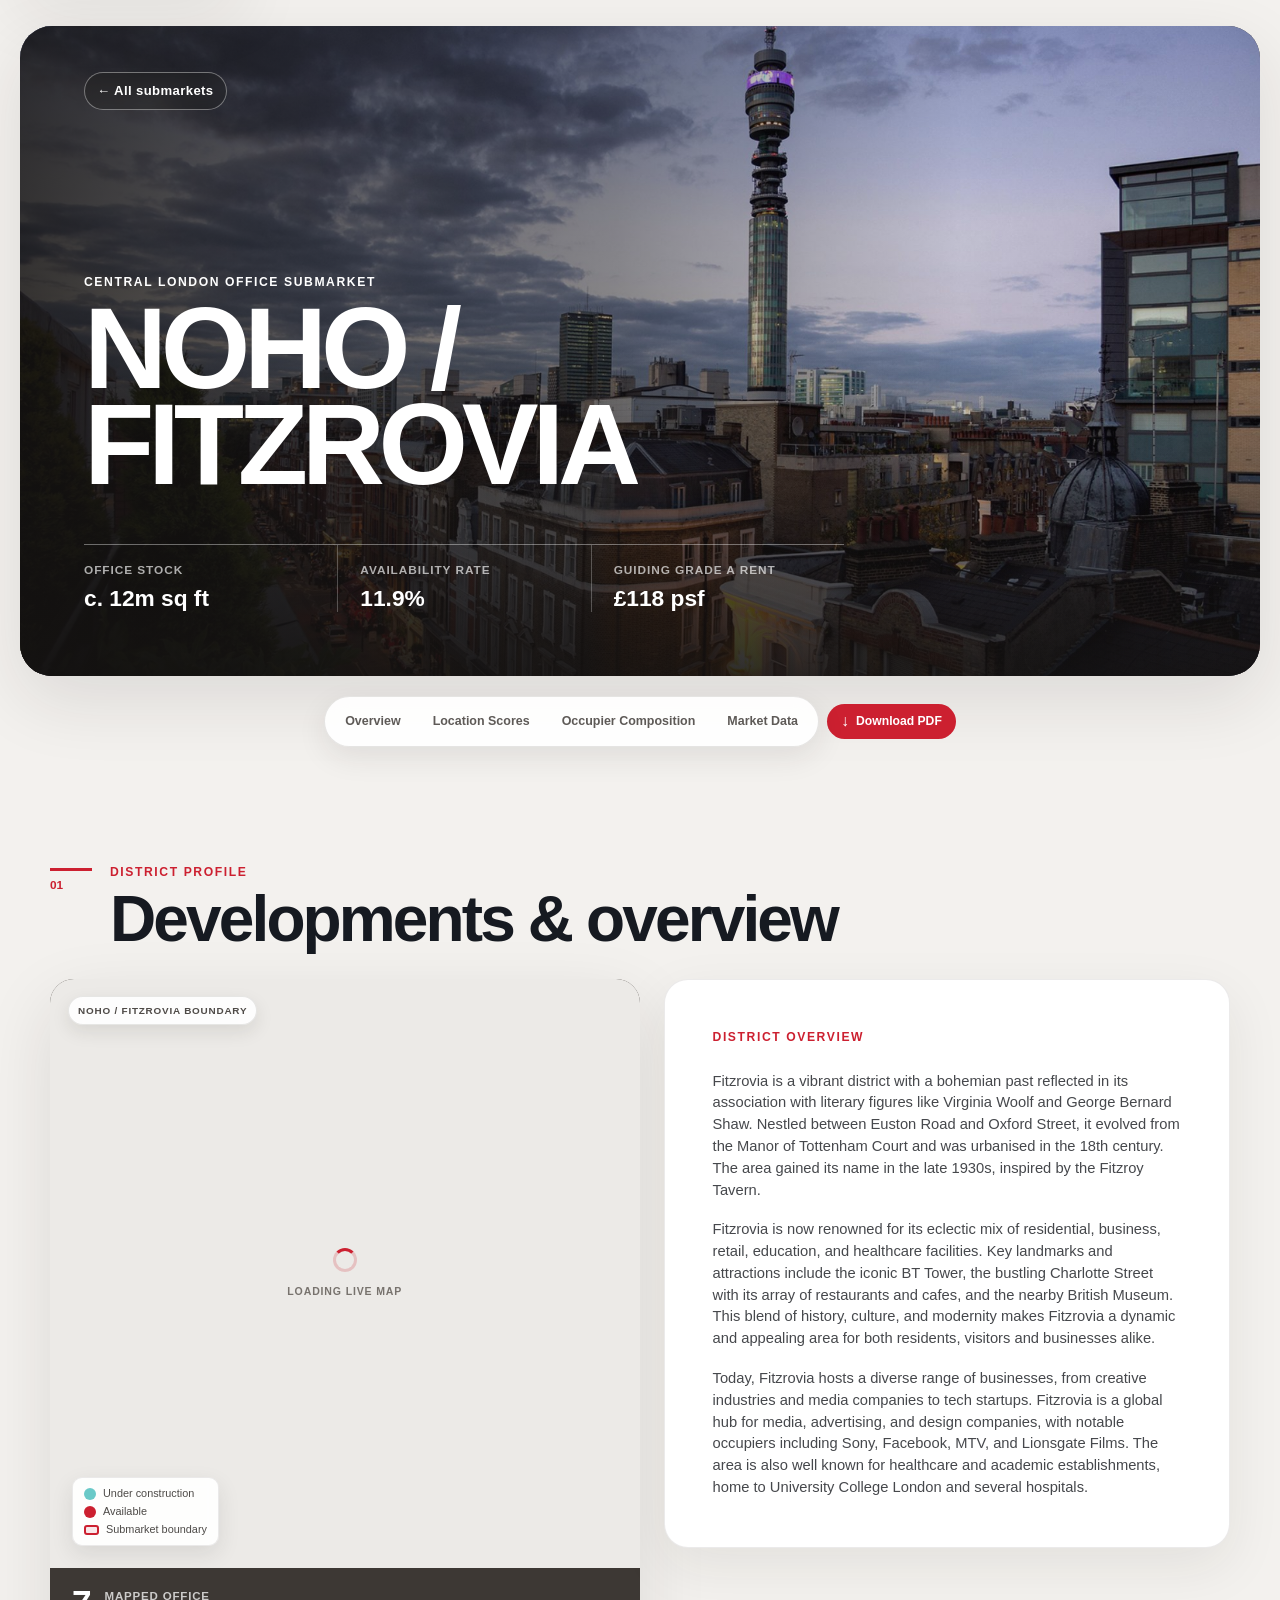
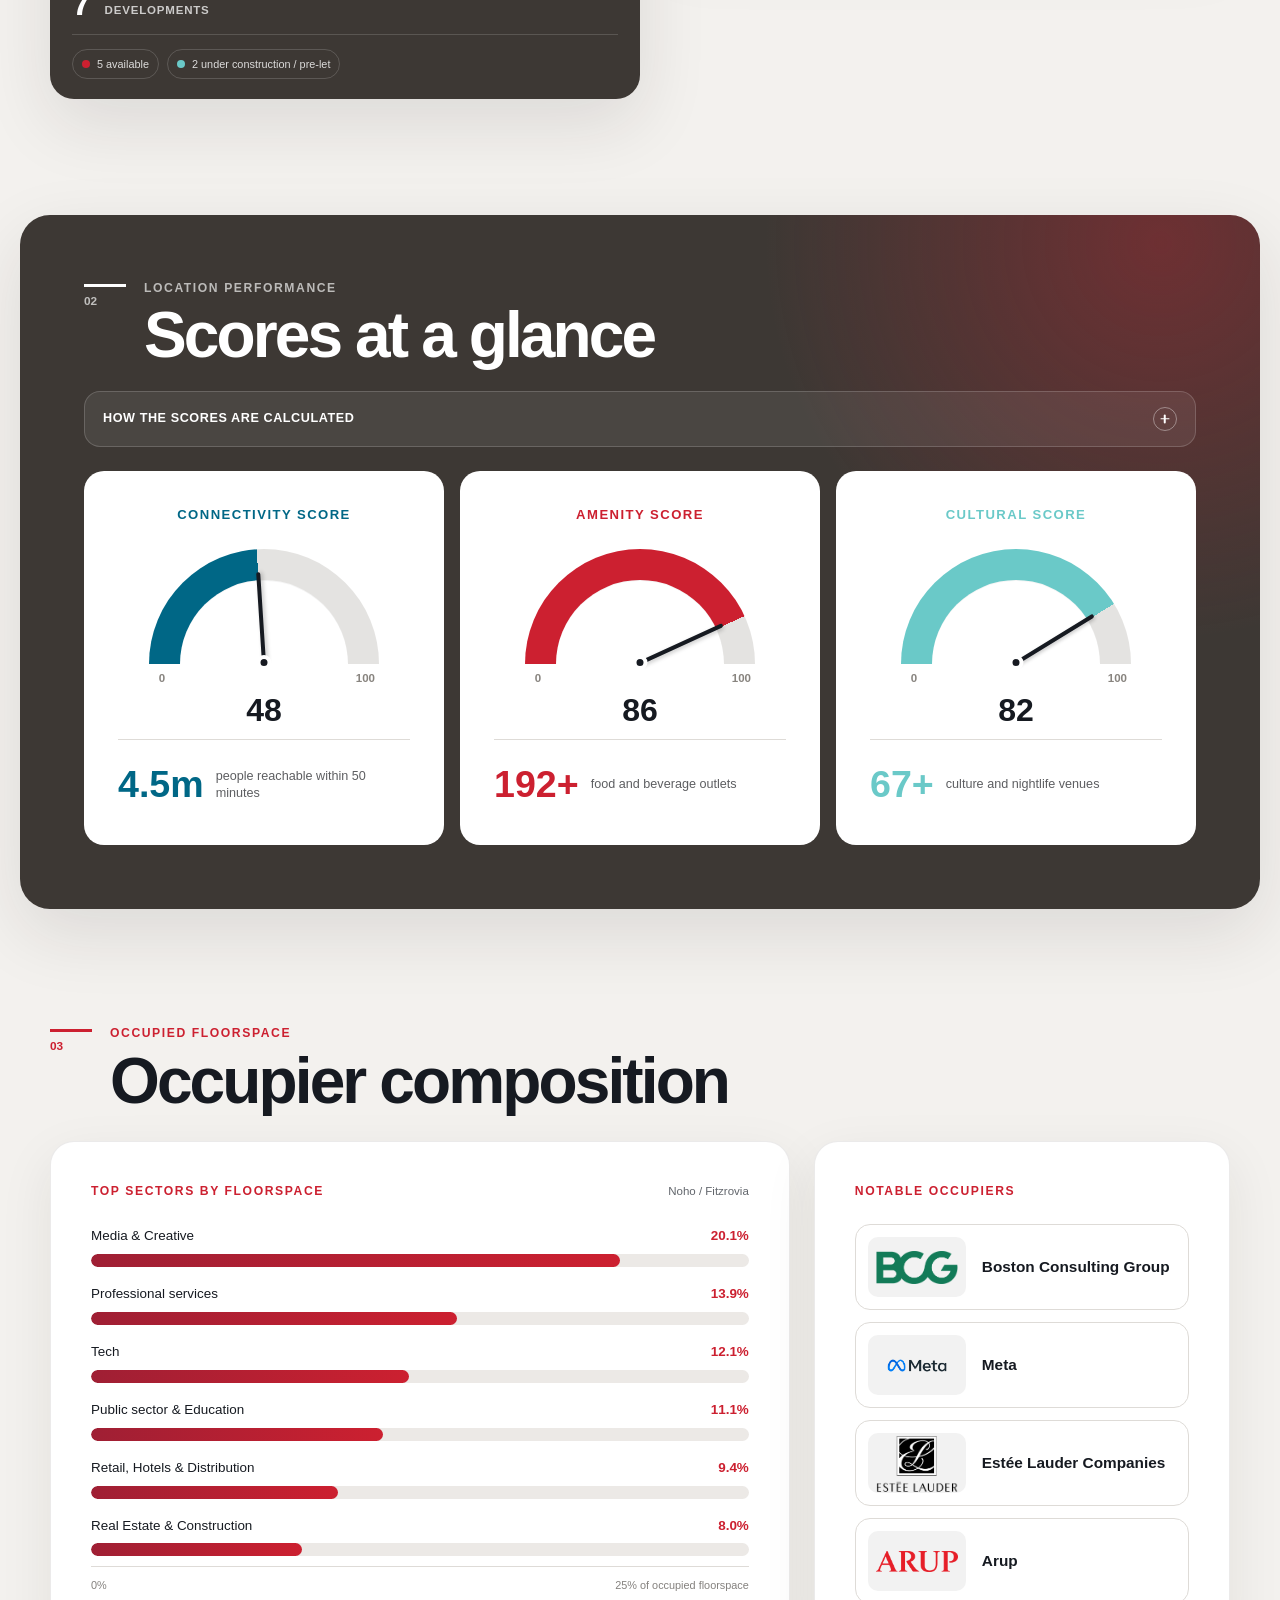
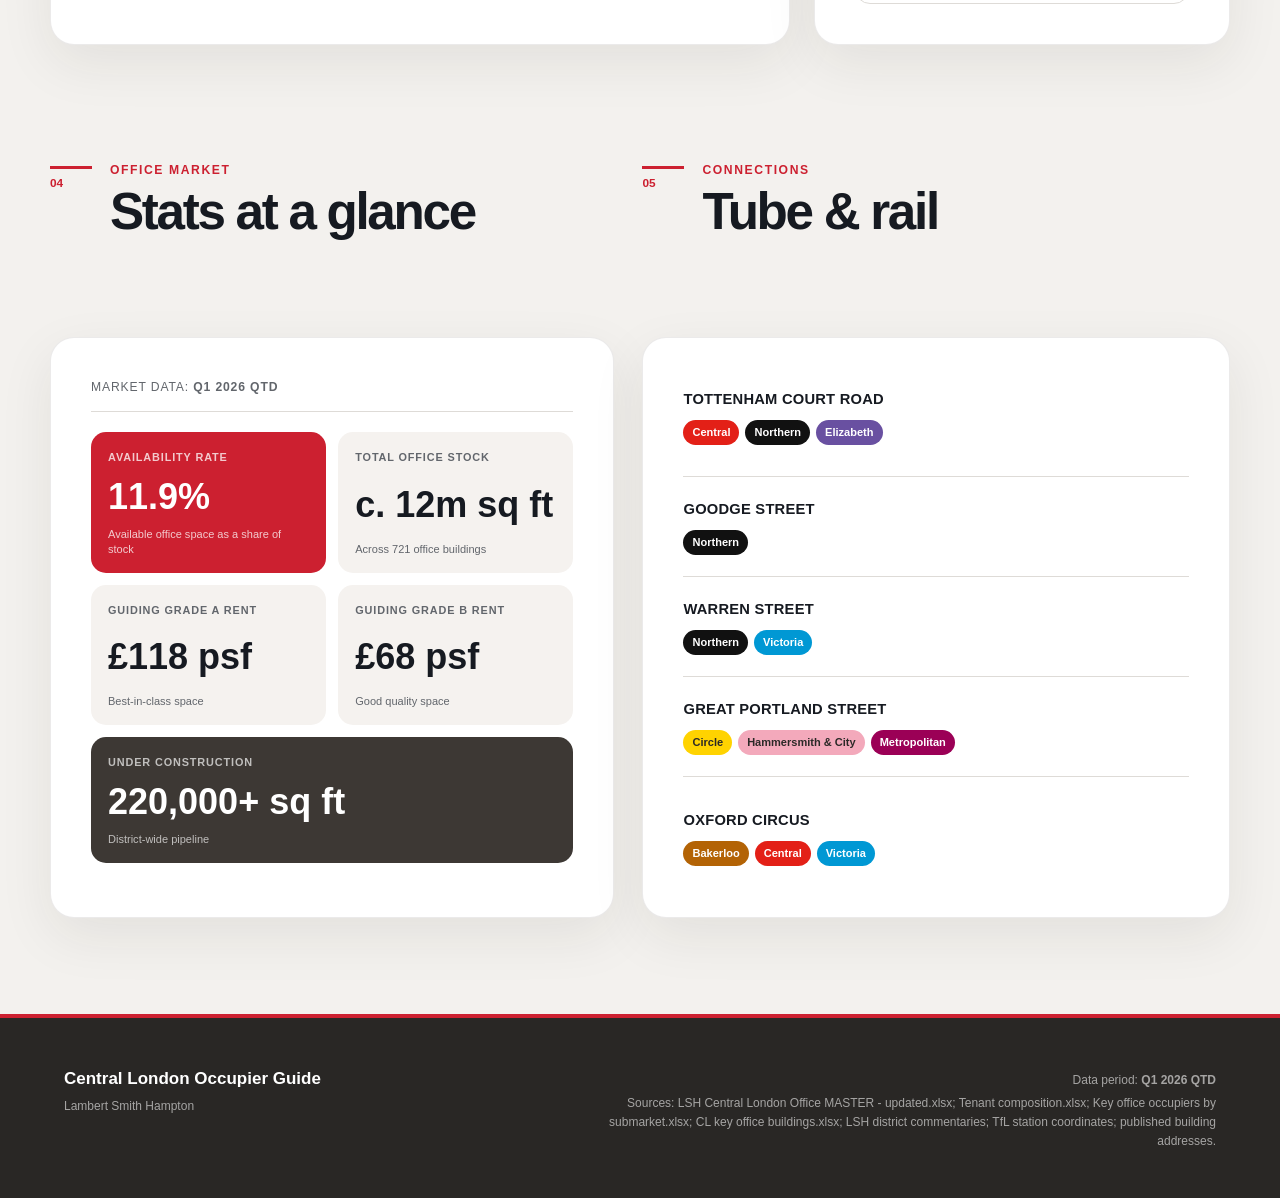
==== commit 74b3536f: "Refine Noho map and add PDF export" ====
--- a/submarkets/noho-fitzrovia/index.html
+++ b/submarkets/noho-fitzrovia/index.html
@@ -20,14 +20,6 @@
   <body>
     <a class="skip-link" href="#main-content">Skip to dashboard content</a>
 
-    <header class="dashboard-header">
-      <a class="guide-link" href="../../" aria-label="Back to all Central London submarkets">
-        <span class="guide-mark" aria-hidden="true"></span>
-        <span>Central London Occupier Guide</span>
-      </a>
-      <span class="header-context" data-title>Noho / Fitzrovia</span>
-    </header>
-
     <main id="main-content" aria-busy="true">
       <section class="hero" aria-labelledby="page-title">
         <img class="hero-image" data-hero-image src="../../assets/images/noho-fitzrovia-hero.png" alt="Fitzrovia skyline with the BT Tower" />
@@ -40,13 +32,19 @@
         </div>
       </section>
 
-      <nav class="section-nav" aria-label="Dashboard sections">
-        <a href="#overview">Overview</a>
-        <a href="#scores">Location scores</a>
-        <a href="#occupiers">Occupiers</a>
-        <a href="#market">Market data</a>
-        <a href="#transport">Tube & rail</a>
-      </nav>
+      <div class="section-toolbar">
+        <nav class="section-nav" aria-label="Dashboard sections">
+          <a href="#overview">Overview</a>
+          <a href="#scores">Location Scores</a>
+          <a href="#occupiers">Occupier Composition</a>
+          <a href="#market">Market Data</a>
+        </nav>
+        <button class="download-pdf-button" id="download-pdf" type="button" disabled>
+          <span aria-hidden="true">↓</span>
+          Download PDF
+        </button>
+      </div>
+      <p class="pdf-download-status" id="pdf-download-status" role="status" aria-live="polite"></p>
 
       <section class="page-section" id="overview" aria-labelledby="overview-title">
         <div class="section-heading">
@@ -60,12 +58,13 @@
         <div class="overview-grid">
           <article class="development-card">
             <div class="development-map" id="interactive-map" aria-label="Interactive map of key office developments and stations in Noho and Fitzrovia">
-              <img class="map-fallback" data-map-image src="../../assets/images/noho-fitzrovia-map.png" alt="" aria-hidden="true" />
-              <div class="live-map" id="live-map" aria-hidden="true"></div>
-              <span class="map-mode">Live street map</span>
+              <div class="live-map" id="live-map"></div>
+              <div class="map-loading" aria-hidden="true"><span></span>Loading live map</div>
+              <span class="map-mode">Noho / Fitzrovia boundary</span>
               <div class="map-legend" aria-label="Development status legend">
                 <span><i class="legend-dot legend-construction"></i>Under construction</span>
                 <span><i class="legend-dot legend-available"></i>Available</span>
+                <span><i class="legend-boundary"></i>Submarket boundary</span>
               </div>
             </div>
             <div class="development-footer">
@@ -204,3 +203,4 @@
     </footer>
   </body>
 </html>
+
--- a/assets/css/dashboard.css
+++ b/assets/css/dashboard.css
@@ -108,7 +108,7 @@
 }
 
 main {
-  padding: clamp(18px, 3vw, 34px) 0 96px;
+  padding: clamp(12px, 2.2vw, 26px) 0 96px;
 }
 
 .hero {
@@ -236,15 +236,25 @@
   line-height: 1.2;
 }
 
+.section-toolbar {
+  position: sticky;
+  top: 0;
+  z-index: 20;
+  display: flex;
+  align-items: center;
+  justify-content: center;
+  gap: 8px;
+  width: max-content;
+  max-width: calc(100% - 24px);
+  margin: 20px auto 0;
+}
+
 .section-nav {
-  position: sticky;
-  top: 64px;
-  z-index: 20;
   display: flex;
   justify-content: center;
   gap: 6px;
   max-width: max-content;
-  margin: 20px auto 0;
+  margin: 0;
   padding: 7px;
   overflow-x: auto;
   scrollbar-width: none;
@@ -277,6 +287,47 @@
   color: #fff;
 }
 
+.download-pdf-button {
+  flex: 0 0 auto;
+  display: inline-flex;
+  align-items: center;
+  gap: 7px;
+  padding: 8px 14px;
+  border: 0;
+  border-radius: 999px;
+  background: var(--brand);
+  color: #fff;
+  font: inherit;
+  font-size: 0.76rem;
+  font-weight: 700;
+  white-space: nowrap;
+  cursor: pointer;
+}
+
+.download-pdf-button span {
+  font-size: 1rem;
+  line-height: 0.8;
+}
+
+.download-pdf-button:hover,
+.download-pdf-button:focus-visible {
+  background: var(--brand-dark);
+}
+
+.download-pdf-button:disabled {
+  cursor: wait;
+  opacity: 0.6;
+}
+
+.pdf-download-status {
+  position: fixed;
+  width: 1px;
+  height: 1px;
+  overflow: hidden;
+  clip-path: inset(50%);
+  white-space: nowrap;
+}
+
 .page-section,
 .market-transport-grid {
   width: min(1180px, calc(100% - 36px));
@@ -317,6 +368,7 @@
 .overview-grid {
   display: grid;
   grid-template-columns: minmax(0, 1.02fr) minmax(0, 0.98fr);
+  align-items: start;
   gap: 24px;
 }
 
@@ -330,13 +382,12 @@
 
 .development-map {
   position: relative;
-  aspect-ratio: 618 / 591;
+  aspect-ratio: 1;
   overflow: hidden;
-  background: #fff;
+  background: #eceae7;
   isolation: isolate;
 }
 
-.map-fallback,
 .live-map {
   position: absolute;
   inset: 0;
@@ -345,14 +396,10 @@
   transition: opacity 280ms ease;
 }
 
-.map-fallback {
-  object-fit: contain;
-}
-
 .live-map {
   z-index: 1;
   overflow: hidden;
-  background: #fff;
+  background: #eceae7;
   opacity: 0;
 }
 
@@ -360,13 +407,37 @@
   opacity: 1;
 }
 
-.map-ready .map-fallback {
+.map-loading {
+  position: absolute;
+  inset: 0;
+  z-index: 0;
+  display: grid;
+  place-content: center;
+  justify-items: center;
+  gap: 11px;
+  color: #77726d;
+  font-size: 0.66rem;
+  font-weight: 700;
+  letter-spacing: 0.08em;
+  text-transform: uppercase;
+  transition: opacity 180ms ease;
+}
+
+.map-loading span {
+  width: 24px;
+  height: 24px;
+  border: 3px solid rgba(204, 32, 48, 0.2);
+  border-top-color: var(--brand);
+  border-radius: 50%;
+  animation: map-loading-spin 800ms linear infinite;
+}
+
+.map-ready .map-loading {
   opacity: 0;
 }
 
-.live-map .maplibregl-canvas {
-  -webkit-mask: url("../images/noho-fitzrovia-boundary-mask.png") center / 100% 100% no-repeat;
-  mask: url("../images/noho-fitzrovia-boundary-mask.png") center / 100% 100% no-repeat;
+@keyframes map-loading-spin {
+  to { transform: rotate(360deg); }
 }
 
 .live-map .maplibregl-ctrl-top-right {
@@ -510,6 +581,14 @@
   background: var(--cyan);
 }
 
+.legend-boundary {
+  width: 15px;
+  height: 10px;
+  border: 2px solid var(--brand);
+  border-radius: 3px;
+  background: rgba(204, 32, 48, 0.1);
+}
+
 .district-map-popup .maplibregl-popup-content {
   overflow: hidden;
   padding: 0;
@@ -676,8 +755,8 @@
   display: flex;
   align-items: center;
   gap: 13px;
-  margin-bottom: 18px;
-  padding-bottom: 17px;
+  margin-bottom: 14px;
+  padding-bottom: 13px;
   border-bottom: 1px solid rgba(255, 255, 255, 0.15);
 }
 
@@ -698,12 +777,12 @@
 }
 
 .development-footer {
-  padding: 20px 24px 24px;
+  padding: 17px 22px 20px;
 }
 
 .status-row {
   display: flex;
-  flex-wrap: wrap;
+  flex-wrap: nowrap;
   gap: 8px;
 }
 
@@ -711,11 +790,12 @@
   display: inline-flex;
   align-items: center;
   gap: 7px;
-  padding: 6px 10px;
+  padding: 6px 9px;
   border: 1px solid rgba(255, 255, 255, 0.16);
   border-radius: 999px;
   color: rgba(255, 255, 255, 0.82);
-  font-size: 0.76rem;
+  font-size: 0.68rem;
+  white-space: nowrap;
 }
 
 .status-dot {
@@ -730,21 +810,22 @@
 }
 
 .overview-copy {
-  padding: clamp(30px, 5vw, 58px);
+  padding: clamp(28px, 4vw, 48px);
 }
 
 .overview-copy .panel-label {
-  margin-bottom: 30px;
+  margin-bottom: 24px;
 }
 
 .overview-copy p:not(.panel-label) {
   margin: 0;
   color: #46484c;
-  font-size: clamp(1rem, 1.4vw, 1.12rem);
+  font-size: clamp(0.92rem, 1.15vw, 1rem);
+  line-height: 1.48;
 }
 
 .overview-copy #overview-copy p + p {
-  margin-top: 22px;
+  margin-top: 18px;
 }
 
 .score-section {
@@ -1126,7 +1207,7 @@
   overflow: hidden;
   padding: 8px;
   border-radius: 10px;
-  background: #f7f6f4;
+  background: rgb(242, 242, 242);
 }
 
 .occupier-logo {
@@ -1441,11 +1522,28 @@
   }
 
   .section-nav {
-    top: 56px;
     justify-content: flex-start;
+    min-width: 0;
+    width: auto;
+    max-width: none;
+    border-radius: 14px;
+  }
+
+  .section-toolbar {
+    justify-content: stretch;
     width: calc(100% - 24px);
     max-width: none;
-    border-radius: 14px;
+  }
+
+  .section-toolbar .section-nav {
+    flex: 1 1 auto;
+  }
+
+  .section-toolbar .download-pdf-button {
+    flex: 0 0 auto;
+    min-height: 42px;
+    padding-inline: 16px;
+    box-shadow: 0 12px 30px rgba(41, 39, 37, 0.24);
   }
 
   .page-section,
@@ -1467,8 +1565,13 @@
   }
 
   .development-map {
+    aspect-ratio: 1;
     min-height: 0;
     padding: 0;
+  }
+
+  .status-row {
+    flex-wrap: wrap;
   }
 
   .map-legend {
@@ -1583,7 +1686,7 @@
 
 @media print {
   .dashboard-header,
-  .section-nav,
+  .section-toolbar,
   .hero-back {
     display: none;
   }
@@ -1604,3 +1707,4 @@
     break-inside: avoid;
   }
 }
+
